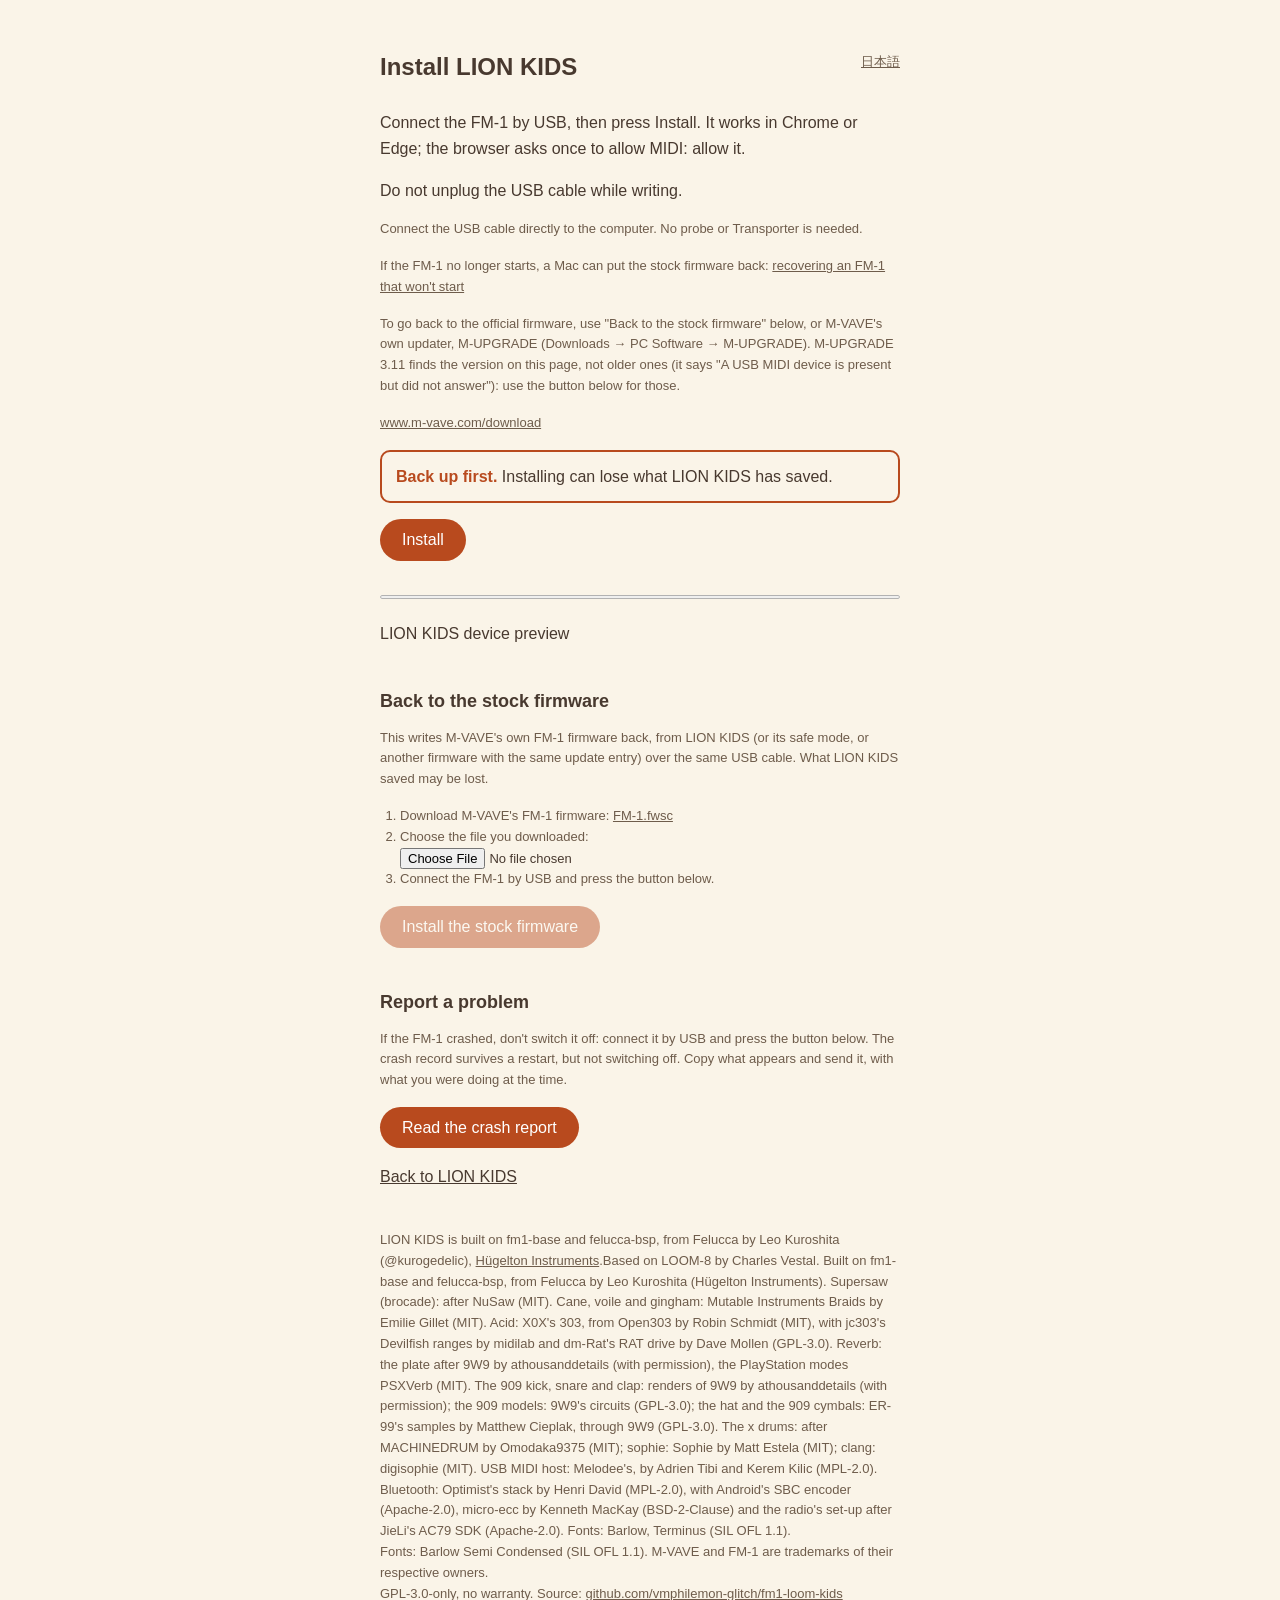
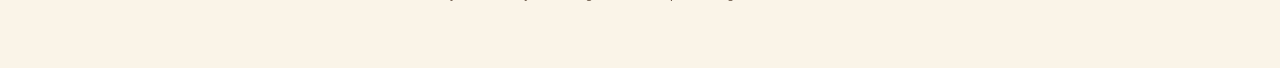
==== index.html @ 54e7a2af "Host the verified LION KIDS FM-1 preview installer" ====
<!doctype html>
<!-- SPDX-License-Identifier: MPL-2.0
     Copyright (C) 2026 Charles Vestal
     Copyright (C) 2026 Leo Kuroshita (@kurogedelic), Hügelton Instruments
     A firmware's installer page: Felucca's (by way of X0X and FoMni-1), English first. tools/make_site.py fills in
     the firmware's name, source and credits ({{...}}) and inlines fm1pkg.js, fm1ota.js and the package's metadata. -->
<html lang="en">
<head>
<meta charset="utf-8">
<meta name="viewport" content="width=device-width, initial-scale=1">
<title>Install · LION KIDS</title>
<style>
  /* light: the coral and the dim brown darkened just enough for 4.5:1 on the cream (and white on the coral) */
  :root { --bg: #faf4e8; --fg: #48392f; --dim: #6e5c4b; --accent: #b84a1e; --on-accent: #fff; --bad: #a3271b; --focus: #1f6fd1; }
  @media (prefers-color-scheme: dark) {
    :root:not([data-theme="light"]) { --bg: #1c1814; --fg: #f2e8d8; --dim: #b3a28e; --accent: #f28a5a; --on-accent: #2a140a; --bad: #ff8a73; --focus: #79adff; }
  }
  :root[data-theme="dark"] { --bg: #1c1814; --fg: #f2e8d8; --dim: #b3a28e; --accent: #f28a5a; --on-accent: #2a140a; --bad: #ff8a73; --focus: #79adff; }
  body { margin: 0; background: var(--bg); color: var(--fg);
         font: 16px/1.6 -apple-system, BlinkMacSystemFont, "Helvetica Neue", Arial, sans-serif; }
  main { max-width: 520px; margin: 0 auto; padding: 48px 16px 0; }
  footer { max-width: 520px; margin: 0 auto; padding: 24px 16px 48px; }
  h1 { font-size: 24px; font-weight: 600; margin: 0 0 24px; }
  .lang { float: right; font-size: 13px; color: var(--dim); cursor: pointer; text-decoration: underline; background: none; padding: 4px 0; }
  p { margin: 0 0 16px; }
  button { font: inherit; background: var(--accent); color: var(--on-accent); border: 0; border-radius: 999px; padding: 8px 22px; cursor: pointer; }
  button:disabled { opacity: .45; cursor: default; }
  :focus-visible { outline: 3px solid var(--focus); outline-offset: 2px; }
  a { color: inherit; }
  #alert { color: var(--bad); font-weight: 600; margin: 0; }
  #alert:empty { display: none; }
  .sr { position: absolute; width: 1px; height: 1px; overflow: hidden; clip: rect(0 0 0 0); white-space: nowrap; }
  #status { margin-top: 16px; min-height: 1.6em; }
  .small { color: var(--dim); font-size: 13px; }
  progress { width: 100%; height: 8px; margin-top: 16px; accent-color: var(--accent); }
  pre { color: var(--dim); font-size: 12px; white-space: pre-wrap; margin-top: 16px; }
  /* the log: its own scrolling box (an install is a few thousand lines), hidden until it has some */
  #log { max-height: 15em; overflow-y: auto; overscroll-behavior: contain; padding: 8px 10px; border-radius: 6px;
         border: 1px solid color-mix(in srgb, var(--dim) 35%, transparent); }
  #log:empty { display: none; }
  #portlist { list-style: none; padding: 0; }
  #portlist li { display: flex; gap: 10px; align-items: center; margin: 0 0 6px; }
  h2 { font-size: 18px; font-weight: 600; margin: 40px 0 12px; }
  ol { margin: 0 0 16px; padding-left: 20px; }
  textarea { width: 100%; box-sizing: border-box; font: 12px/1.4 ui-monospace, Menlo, monospace; color: var(--fg);
             background: transparent; border: 1px solid var(--dim); border-radius: 6px; padding: 8px; }
  input[type=file] { font: inherit; font-size: 13px; color: var(--fg); max-width: 100%; }
  .opt { display: flex; gap: 10px; align-items: flex-start; margin: 0 0 8px; }
  .opt input { margin-top: 6px; accent-color: var(--accent); }
  .backup { border: 2px solid var(--accent); border-radius: 10px; padding: 12px 14px; margin: 0 0 16px; }
  .backup strong { color: var(--accent); }
  dialog { max-width: 440px; border: 0; border-radius: 12px; padding: 24px; background: var(--bg); color: var(--fg);
           box-shadow: 0 8px 40px rgba(0, 0, 0, .35); }
  dialog::backdrop { background: rgba(0, 0, 0, .45); }
  dialog h2 { margin: 0 0 12px; }
  dialog .row { display: flex; gap: 12px; justify-content: flex-end; margin: 24px 0 0; }
  button.plain { background: none; color: var(--fg); border: 1px solid var(--dim); }
  @media (prefers-reduced-motion: reduce) { * { transition: none !important; animation: none !important; } }
</style>
</head>
<body>
<main>
  <button type="button" class="lang" id="lang" lang="ja">日本語</button>
  <h1>Install LION KIDS</h1>
  <p data-t="intro">Connect the FM-1 by USB, then press Install. It works in Chrome or Edge; the browser asks once to allow MIDI: allow it.</p>
  <p data-t="warn">Do not unplug the USB cable while writing.</p>
  <p class="small" data-t="direct"></p>
  <p class="small"><span data-t="brick"></span>
    <a href="https://github.com/hugelton/felucca-bsp/tree/main/tools" data-t="bricklink">recovering an FM-1 that won't start</a></p>
  <p class="small" data-t="back"></p>
  <p class="small"><a href="https://www.m-vave.com/download" target="_blank" rel="noopener">www.m-vave.com/download<span class="sr" data-t="newtab"> (opens in a new tab)</span></a></p>
  <div id="mbootopt" hidden>
    <p class="opt"><input type="checkbox" id="mboot"><label for="mboot" data-t="mboot"></label></p>
    <p class="small"><span data-t="mbootwhy"></span>
      <a href="https://github.com/jvitkauskas/m-bootloader" target="_blank" rel="noopener">github.com/jvitkauskas/m-bootloader<span class="sr" data-t="newtab"> (opens in a new tab)</span></a></p>
  </div>
  <p class="backup"><strong data-t="bakh">Back up first.</strong> <span data-t="confirmbak"></span>
    <a class="baklink" href="../backup/" target="_blank" rel="noopener"><span data-t="backuplink"></span><span class="sr" data-t="newtab"> (opens in a new tab)</span></a></p>
  <p><button type="button" id="go" disabled data-t="install">Install</button></p>
  <label class="sr" for="bar" data-t="progress">Progress</label>
  <progress id="bar" max="100" value="0"></progress>
  <p id="status" role="status"></p>
  <p id="alert" role="alert"></p>
  <pre id="log"></pre>
  <div id="portpick" hidden>
    <h2 data-t="pickh">Is the FM-1 under another name?</h2>
    <p class="small" data-t="pickwhy"></p>
    <ul id="portlist" class="small"></ul>
    <p id="pickstatus" role="status"></p>
  </div>
  <h2 data-t="stockh">Back to the stock firmware</h2>
  <p class="small" data-t="stockwhy"></p>
  <ol class="small">
    <li><span data-t="stock1"></span> <a id="stocklink" href="https://yms-file-store.oss-cn-hongkong.aliyuncs.com/software/firmware/FM-1.fwsc">FM-1.fwsc</a></li>
    <li><label for="stockfile" data-t="stock2">Choose the file you downloaded:</label><br><input type="file" id="stockfile" accept=".fwsc"></li>
    <li data-t="stock3"></li>
  </ol>
  <p><button type="button" id="stockgo" disabled data-t="stockinstall">Install the stock firmware</button></p>
  <h2 data-t="reporth">Report a problem</h2>
  <p class="small" data-t="reportwhy"></p>
  <p><button type="button" id="reportgo" data-t="reportread">Read the crash report</button>
    <button type="button" id="reportcopy" hidden data-t="reportcopy">Copy</button></p>
  <p id="reportstatus" role="status"></p>
  <label class="sr" for="report" data-t="reportlabel">Crash report</label>
  <textarea id="report" readonly hidden rows="14"></textarea>
  <p><a href="../" data-t="manual">Back to LION KIDS</a></p>
</main>
<dialog id="appask" aria-labelledby="appaskh">
  <form method="dialog">
    <h2 id="appaskh"></h2>
    <div id="appaskt"></div>
    <div class="row" id="appaskrow"></div>
  </form>
</dialog>
<dialog id="confirm" aria-labelledby="confirmh">
  <form method="dialog">
    <h2 id="confirmh" data-t="confirmh"></h2>
    <p class="backup"><strong data-t="bakh">Back up first.</strong> <span data-t="confirmbak"></span>
      <a class="baklink" href="../backup/" target="_blank" rel="noopener"><span data-t="backuplink"></span><span class="sr" data-t="newtab"> (opens in a new tab)</span></a></p>
    <p class="opt"><input type="checkbox" id="bakok"><label for="bakok" data-t="bakok"></label></p>
    <p data-t="confirm1"></p>
    <p id="confirmboot" data-t="confirmboot"></p>
    <div class="row"><button type="submit" class="plain" value="cancel" data-t="confirmcancel"></button>
      <button type="submit" id="confirmgo" value="go" disabled data-t="confirmgo"></button></div>
  </form>
</dialog>
<footer>
  <p class="small">LION KIDS is built on fm1-base and felucca-bsp, from Felucca by Leo Kuroshita (@kurogedelic), <a href="https://hugelton.com" target="_blank" rel="noopener">Hügelton Instruments<span class="sr" data-t="newtab"> (opens in a new tab)</span></a>.Based on LOOM-8 by Charles Vestal. Built on fm1-base and felucca-bsp, from Felucca by Leo Kuroshita (Hügelton Instruments). Supersaw (brocade): after NuSaw (MIT). Cane, voile and gingham: Mutable Instruments Braids by Emilie Gillet (MIT). Acid: X0X&#x27;s 303, from Open303 by Robin Schmidt (MIT), with jc303&#x27;s Devilfish ranges by midilab and dm-Rat&#x27;s RAT drive by Dave Mollen (GPL-3.0). Reverb: the plate after 9W9 by athousanddetails (with permission), the PlayStation modes PSXVerb (MIT). The 909 kick, snare and clap: renders of 9W9 by athousanddetails (with permission); the 909 models: 9W9&#x27;s circuits (GPL-3.0); the hat and the 909 cymbals: ER-99&#x27;s samples by Matthew Cieplak, through 9W9 (GPL-3.0). The x drums: after MACHINEDRUM by Omodaka9375 (MIT); sophie: Sophie by Matt Estela (MIT); clang: digisophie (MIT). USB MIDI host: Melodee&#x27;s, by Adrien Tibi and Kerem Kilic (MPL-2.0). Bluetooth: Optimist&#x27;s stack by Henri David (MPL-2.0), with Android&#x27;s SBC encoder (Apache-2.0), micro-ecc by Kenneth MacKay (BSD-2-Clause) and the radio&#x27;s set-up after JieLi&#x27;s AC79 SDK (Apache-2.0). Fonts: Barlow, Terminus (SIL OFL 1.1).<br>
    Fonts: Barlow Semi Condensed (SIL OFL 1.1). M-VAVE and FM-1 are trademarks of their respective owners.<br>
    <span data-t="license"></span> <a href="https://github.com/vmphilemon-glitch/fm1-loom-kids" target="_blank" rel="noopener">github.com/vmphilemon-glitch/fm1-loom-kids<span class="sr" data-t="newtab"> (opens in a new tab)</span></a></p>
</footer>
<script type="module">
// SPDX-License-Identifier: MPL-2.0
// Copyright (C) 2026 Charles Vestal
// Copyright (C) 2026 Chris Farrell (the FM-1's usual port names, and other ports asked only once allowed: from
//   fm-static, github.com/seajaysec/fm-static, by his permission under MPL-2.0: seajaysec/fm-static#1)
//
// Finding FM-1s on Web MIDI, one copy for every page: fm1-base's installer (through fm1ota.js) and backup page, and
// the FM-1 Screen Reader's page (fm1-reader web/reader.js). fm1-reader keeps a copy of this file, made and checked by
// its tools/sync_announce.sh: change it here.
//
// A port is asked who it is in one of two ways:
//  - The screen reader's HELLO (fm1-reader PROTOCOL.md): F0 7D 53 52 01 01 F7. 7D is the ID for non-commercial use,
//    which other gear ignores, so a HELLO goes to every port, ASK_TRIES times while the port stays plugged in. Every
//    firmware on fm1-base answers it (device/announce.c) with its name and the link to its words file, whatever its
//    port is called. M-VAVE's firmware and the update loader don't.
//  - The update protocol's identity query (fm1ota.js handshake): M-VAVE's own SysEx, which the stock firmware and the
//    loader answer too. It goes only to an askable port: one with a usual name (PORT_NAMES), one the user picked, or
//    one that answered a HELLO.
// A HELLO answer is told from the HELLO itself by the name in it: a loopback (macOS's IAC bus, a DAW's MIDI through)
// sends the HELLO back as it went out, with no name.

// port names asked without being picked (any case, part of the name). "FM1": the Open firmware's "FM1 Community"
// The FM-1 firmwares of the family name their own port after themselves (an FM-1 running one shows as that name alone):
// "optimist", "sloop", "melodee", "loom-8" / "loom8", as tools/fm1ports.py asks them too.
const PORT_NAMES = ["fm-1", "fm1", "felucca", "ota", "composite", "sinco", "usb-midi", "optimist", "sloop", "melodee", "loom-8", "loom8"];
function usualName(name, names = PORT_NAMES) {
  const n = (name || "").toLowerCase();
  return names.some((p) => n.includes(p));
}

const livePorts = (map) => [...map.values()].filter((p) => p.state !== "disconnected");

// an input's output: the one with its name; else the only one with its name but for a number at the end (Windows
// numbers each port); else the only output there is. null: none
function outputFor(access, input) {
  const outs = livePorts(access.outputs);
  const bare = (s) => (s || "").replace(/\s+\d+$/, "");
  const same = outs.filter((o) => bare(o.name) === bare(input.name));
  return outs.find((o) => o.name === input.name) || (same.length === 1 ? same[0] : null) ||
    (outs.length === 1 ? outs[0] : null);
}

// every plugged-in input that has an output: [{ name, input, output }]
function pairs(access) {
  return livePorts(access.inputs).map((input) => ({ name: input.name || "", input, output: outputFor(access, input) }))
    .filter((p) => p.output);
}

// ---------------------------------------------------------------- the screen reader's HELLO (fm1-reader PROTOCOL.md)
const SR = [0x7D, 0x53, 0x52];
const SR_HELLO = 1, SR_BYE = 2, SR_WHERE = 3, SR_SAY = 16, SR_VER = 1;
const ASK_TRIES = 3;
const srFrame = (cmd, ...args) => [0xF0, ...SR, cmd, ...args, 0xF7];
const isSr = (d) => !!d && d[0] === 0xF0 && d[1] === SR[0] && d[2] === SR[1] && d[3] === SR[2];

// a HELLO answer -> { name, words } (words: the https link to its words file, or ""), or null when it is none: a
// HELLO sent back by a loopback has no name
function srHello(d) {
  if (!isSr(d) || d[4] !== SR_HELLO || d[d.length - 1] !== 0xF7) return null;
  const [name = "", words = ""] = String.fromCharCode(...Array.from(d.slice(6, d.length - 1)).filter((b) => b < 128))
    .split("\0");
  if (!name) return null;
  return { name, words: /^https:\/\/[^\s"']+\.json$/.test(words) ? words : "" };
}

// which outputs a HELLO goes to now: every output ASK_TRIES times after it appears, then only the ones that answered
// (a reader keeps those listening). Other gear on the computer gets three short SysEx it ignores, not one every two
// seconds. forget(id) when a port is unplugged or lost: it is asked again
class Asking {
  constructor(tries = ASK_TRIES) { this.tries = tries; this.n = new Map(); }
  due(output, answered = false) {
    const k = this.n.get(output.id) || 0;
    if (!answered && k >= this.tries) return false;
    this.n.set(output.id, k + 1);
    return true;
  }
  forget(id) { this.n.delete(id); }
  clear() { this.n.clear(); }
}

// one search: the port pairs that answer a HELLO -> [{ name, firmware, words, input, output }] (firmware: the name
// and version it gives, e.g. "X0X 1.1"). Asks up to `tries` times, `ms` apart, stopping when every port has answered;
// skip(name): ports not to ask. No BYE after it: a device stops by itself 5 s after the last HELLO, and a BYE would
// also stop a reader page that is listening to it
async function askAll(access, { ms = 500, tries = ASK_TRIES, skip = () => false } = {}) {
  const ps = pairs(access).filter((p) => !skip(p.name));
  const got = new Map();
  const ears = ps.map((p) => [p, (e) => {
    const h = srHello(e.data);
    if (h && !got.has(p.input)) got.set(p.input, { name: p.name, firmware: h.name, words: h.words, input: p.input, output: p.output });
  }]);
  for (const [p, f] of ears) {
    try { await p.input.open(); } catch (_) { /* taken: it answers nothing */ }
    p.input.addEventListener("midimessage", f);
  }
  try {
    for (let t = 0; t < tries && got.size < ps.length; t++) {
      const sent = new Set();
      for (const p of ps) {
        if (got.has(p.input) || sent.has(p.output)) continue;
        sent.add(p.output);
        try { p.output.send(srFrame(SR_HELLO, SR_VER)); } catch (_) { /* unplugged */ }
      }
      await new Promise((r) => setTimeout(r, ms));
    }
  } finally {
    for (const [p, f] of ears) p.input.removeEventListener("midimessage", f);
  }
  return [...got.values()];
}

// SPDX-License-Identifier: MPL-2.0
// Copyright (C) 2026 Charles Vestal
// Copyright (C) 2026 Leo Kuroshita (@kurogedelic), Hügelton Instruments
// Copyright (C) 2026 Chris Farrell (checkUfw: from fm-static, github.com/seajaysec/fm-static, MPL-2.0 by his permission, seajaysec/fm-static#1)
//
// FM-1 .fwsc packages in the browser: the package identity and the image the
// device reads during an update.

const BLOCKS = 20, BLK = 0x30, KEEP = 0x2F;

// the package identity ("FM-1_904"): one marker byte after each of the first 20 blocks
function productOf(fwsc) {
  if (fwsc.length < BLOCKS * BLK) throw new Error("not an FM-1 package (too short)");
  let s = "";
  for (let i = 0; i < BLOCKS; i++) {
    const m = fwsc[i * BLK + KEEP];
    if (m !== 0x7D) s += String.fromCharCode((m - i - 1) & 0xFF);
  }
  return s;
}

// the image the device addresses during an update: the .fwsc without the 20 marker bytes
function logicalImage(fwsc) {
  const out = new Uint8Array(fwsc.length - BLOCKS);
  for (let i = 0; i < BLOCKS; i++) out.set(fwsc.subarray(i * BLK, i * BLK + KEEP), i * KEEP);
  out.set(fwsc.subarray(BLOCKS * BLK), BLOCKS * KEEP);
  return out;
}

const T16 = new Uint16Array(256);
for (let i = 0; i < 256; i++) {
  let c = i << 8;
  for (let k = 0; k < 8; k++) c = c & 0x8000 ? (c << 1) ^ 0x1021 : c << 1;
  T16[i] = c & 0xFFFF;
}
const crc16 = (d) => { let c = 0; for (let i = 0; i < d.length; i++) c = ((c << 8) & 0xFFFF) ^ T16[((c >> 8) ^ d[i]) & 0xFF]; return c; };
const ufwDec = (b, n) => { for (let i = 0, k = 0xFFFF; i < n; i++) { b[i] ^= k & 0xFF; k = ((k << 1) ^ (k & 0x8000 ? 0x1021 : 0)) & 0xFFFF; } return b; };

// the part types whose CRC is crc16 of the part's bytes as stored (bsp/tools/fm1pkg.py ufw() writes types 0 flash.bin
// and 100 ota.bin so; M-VAVE's V15 stock file has 2 info.log, empty, and 255 tail.bin so too). M-VAVE's other parts
// (50 USR, 52 isd_config.ini, 161 blimit.bin, 251 script.ver) carry a CRC that is not crc16 of the stored bytes, nor of
// them deciphered, padded to the entry's size or 512, or seeded 0xFFFF (measured on V15); its scheme is unknown, and
// the FM-1's loader (bsp chip/ota.c ota_ufw) reads only types 0 and 100 from the list, so those parts are only
// required to lie inside the image
const CHECKED_TYPES = new Set([0, 2, 100, 255]);

// a damaged or wrong file, caught before anything is sent: the UFW header's CRC, its entry list's, and each part's
// (bsp/tools/fm1pkg.py ufw() writes them), for the part types in CHECKED_TYPES; every other part must lie inside
// the image. Throws an Error saying which; returns nothing when all match
function checkUfw(image) {
  const rd16 = (b, o) => b[o] | (b[o + 1] << 8);
  const rd32 = (b, o) => (b[o] | (b[o + 1] << 8) | (b[o + 2] << 16) | (b[o + 3] << 24)) >>> 0;
  if (image.length < 0x40) throw new Error("not an FM-1 package (too short)");
  const h = ufwDec(image.slice(0, 0x40), 0x40);
  if (crc16(h.subarray(2, 0x40)) !== rd16(h, 0)) throw new Error("not an FM-1 package (header checksum)");
  const n = rd16(h, 8), end = 0x40 + n * 0x50;
  if (!n || end > image.length || crc16(image.subarray(0x40, end)) !== rd16(h, 2)) throw new Error("the package's list of parts is damaged");
  for (let i = 0; i < n; i++) {
    const e = ufwDec(image.slice(0x40 + i * 0x50, 0x90 + i * 0x50), 0x50);
    const off = rd32(e, 8), len = rd32(e, 12);
    const type = rd16(e, 0);
    if (off + len > image.length) throw new Error(`the package is damaged (part ${type} outside the file)`);
    if (CHECKED_TYPES.has(type) && crc16(image.subarray(off, off + len)) !== rd16(e, 4))
      throw new Error(`the package is damaged (part ${type} checksum)`);
  }
}

// the UFW entries of a logical image, by type (0 flash.bin, 100 ota.bin): {off, len}. The header and the
// entry list are ciphered with key 0xFFFF (felucca-bsp chip/ota.c ota_jl_enc); the CRCs are not checked here
function ufwEntries(image) {
  const dec = (off, n) => ufwDec(image.slice(off, off + n), n);
  const rd16 = (b, o) => b[o] | (b[o + 1] << 8);
  const rd32 = (b, o) => (b[o] | (b[o + 1] << 8) | (b[o + 2] << 16) | (b[o + 3] << 24)) >>> 0;
  const out = {};
  const n = Math.min(rd16(dec(0, 0x40), 8), 11);
  for (let i = 0; i < n; i++) {
    const e = dec(0x40 + i * 0x50, 0x50);
    out[rd16(e, 0)] = { off: rd32(e, 8), len: rd32(e, 12) };
  }
  return out;
}

// M-VAVE's stock files (the .fwsc as downloaded) whose SHA-256 is pinned, by the product they carry (V15 and V16, as felucca-bsp's tools/fm1_rescue.py pins them). A file that says it is
// one of these must be that very file, byte for byte: the digest covers every file in it, the loader and the layout, so
// nothing else needs parsing. Other versions of M-VAVE's firmware are not pinned (checkUfw and the FM-1 itself check them)
const STOCK_FILES = {
  "FM-1_015": { size: 699956, sha256: "db1642b2b6fa5c2cccb11ffd13878068bb28601678d3644049f99dc40e7edb8a" },   // V15
  "FM-1_016": { size: 718196, sha256: "d017fb65e70aca97ee29d944470c3515a74581df5c0576bf70de917c7b2b61d5" },   // V16 (felucca-bsp tools/fm1_rescue.py's STOCK)
};

async function sha256hex(bytes) {
  const d = await crypto.subtle.digest("SHA-256", bytes);
  return [...new Uint8Array(d)].map((x) => x.toString(16).padStart(2, "0")).join("");
}

// a stock file by its checksum: true when its product is pinned and the size and SHA-256 are the pinned ones, false when
// the product has no pinned checksum; throws an Error (code "modified") when it is pinned and the file differs
function stockChecksum(product, size, sha256) {
  const pin = STOCK_FILES[product];
  if (!pin) return false;
  if (size !== pin.size || sha256 !== pin.sha256) {
    const e = new Error(`the file says it is ${product} but it is not M-VAVE's file (size or SHA-256 differs)`);
    e.code = "modified";
    throw e;
  }
  return true;
}

// SPDX-License-Identifier: MPL-2.0
// Copyright (C) 2026 Charles Vestal
// Copyright (C) 2026 Leo Kuroshita (@kurogedelic), Hügelton Instruments
// Copyright (C) 2026 Chris Farrell (finding the FM-1 under any port name, M-VAVE's Open firmware's identities, resume's
//   return check: from fm-static, github.com/seajaysec/fm-static, by his permission under MPL-2.0:
//   seajaysec/fm-static#1)
//
// The FM-1 USB-MIDI update protocol (M-UPGRADE compatible) over WebMIDI. Ports are found with fm1ports.js.
// Step 1: the running firmware reads parts of the package and stages the update
// loader. Step 2: the loader reads the whole image and writes it. In both steps
// the device sends cmd 0x30 read requests on the logical image and we answer.
// Step 2 is the fast install when the loader can (felucca-bsp loader/ldr_core.c, LDR_FAST_CHUNK): before the upgrade
// command we say cmd 0x31 [1, 4096]; a loader that answers it within 0.5 s reads a table of flash.bin's 4 KiB sectors
// (CRC16, CRC-32) at 0xD0000000 + flash.bin's offset, checks it against the package before anything is erased, and asks
// only for the sectors that differ, 4 KiB at a time (a cut-off install resumes: what was written is skipped); it says
// how far it compared with cmd 0x32 [sectors compared, all]. A loader that says nothing gets the classic protocol,
// unchanged; a package without a Felucca loader (M-VAVE's firmware: M-VAVE's loader) never hears the hello.


const HS_QUERY = [0xF0, 0x00, 0x32, 0x45, 0x00, 0x00, 0x00, 0x40, 0x7F, 0xF7];
// the handshake with the one-byte body 01 (00 59 11, length 1, 01, checksum FE): a firmware on felucca-bsp's chip/ota.c
// answers HS_QUERY with its name, '_' and three digits only ("FM-1_601": M-UPGRADE 3.11 refuses more) and this one with
// its whole identity ("FM-1_6010000"). M-VAVE's firmware, the update loaders and older builds don't answer it.
// (PERF-1's scheme: its installers and ours ask the same way)
const HS_FULL = [0xF0, 0x00, 0x32, 0x45, 0x08, 0x00, 0x00, 0x40, 0x00, 0x7E, 0x01, 0xF7];
const UPGRADE = [0xF0, 0x22, 0x24, 0x35, 0x7F, 0xF7];
const MAXDATA = 512;
const FAST_CMD = 0x31, CHECK_CMD = 0x32, FAST_CHUNK = 4096, TABLE = 0xD0000000, TABLE_END = 0xE0000000;
const LOADER_MARK = [..."FELUCCA-LOADER-1"].map((c) => c.charCodeAt(0));
const sleep = (ms) => new Promise((r) => setTimeout(r, ms));
const IS_OTA = (id) => /^ota-/i.test(id.model);

// an FM-1 paired over Bluetooth MIDI shows a port named "... Bluetooth" beside its USB one: it never answers an update
// (and a Mac lists the paired one first), so no port with that word is asked, picked, listed or tried
const IS_BLUETOOTH = (name) => /bluetooth/i.test(name || "");

// M-VAVE's FM1 Open firmware (V10, 2026-10): its updater takes only a package it has been told about
// first (cmd 49 reads its state, cmd 50 arms it with the image length and the package's SHA-256); then
// the update runs as usual. Only M-VAVE's own FM-1 firmware is installed over it: its loader rewrites the
// whole flash, boot head included, which returns the FM-1 to stock.
const OPEN_RE = /^FM1_(OFFICIAL_OPEN|COMMUNITY_\d+)$/;
// M-VAVE's own Open firmware reports "FM-1_80000" and two digits (V14: FM-1_8000014; M-VAVE's Workbench treats it as
// open too); its update loader names itself "ota-FM1C_" and a build id in hex, not digits
const MVAVE_OPEN_RE = /^FM-1_80000\d\d$/;
const OPEN_LOADER_RE = /^ota-FM1C_[0-9a-f]+$/;
// The ports asked (fm1ports.js): a usual name (PORT_NAMES), a port the page allows (allow), one that appears during an
// update (see watch), or one that answers the screen reader's HELLO (answering: every fm1-base firmware does)
// M-VAVE's FM-1 firmware, any version: "FM-1_0" and two digits ("FM-1_016"; fm1-base's dev builds are
// "FM-1_x00", its releases longer; m-bootloader's installer is FM-1_099). Whether a package is safe to write is the device's to check
// (felucca-bsp chip/ota.c: a well-made writer, a bootable boot area), not a list of known files
const IS_STOCK = (product) => /^FM-1_0\d\d$/.test(product) && product !== "FM-1_099";

// the update loader of M-VAVE's own firmware: the stock one ("ota-FM-1_0" and two digits) and the Open firmware's (OPEN_LOADER_RE).
// Their layout of the image may differ from the one this package was made for, so a device found waiting in one of them is
// written only a package of M-VAVE's own firmware (IS_STOCK: the return to the stock firmware), never another firmware's
const IS_MVAVE_LOADER = (id) => /^ota-FM-1_0\d\d$/i.test(id.text) || OPEN_LOADER_RE.test(id.text);

// errors carry a code the pages translate: notfound, model, stopped, noloader, lost, noreturn,
// mismatch (detail: the identity the device reports), badreq, foreign (detail: the loader's identity)
function fail(code, msg, detail = "") { const e = new Error(msg); e.code = code; e.detail = detail; return e; }

function pack7(data) {
  const out = []; let acc = 0, nb = 0;
  for (const b of data) {
    acc |= b << nb; nb += 8;
    while (nb >= 7) { out.push(acc & 0x7F); acc >>>= 7; nb -= 7; }
  }
  if (nb) out.push(acc & 0x7F);
  return out;
}

function unpack7(s) {
  const out = []; let acc = 0, nb = 0;
  for (const b of s) {
    acc |= (b & 0x7F) << nb; nb += 7;
    while (nb >= 8) { out.push(acc & 0xFF); acc >>>= 8; nb -= 8; }
  }
  return out;
}

function response(addr, data, fl = 0) {
  const len = data.length;
  const body = [0x00, 0x59, 0x30, (len + 8) & 0xFF, ((len + 8) >> 8) & 0xFF, 0, fl,
    addr & 0xFF, (addr >>> 8) & 0xFF, (addr >>> 16) & 0xFF, (addr >>> 24) & 0xFF,
    len & 0xFF, (len >> 8) & 0xFF, 0, ...data];
  let s = 0;
  for (let i = 6; i < body.length; i++) s += body[i];
  body.push(~s & 0xFF);
  return [0xF0, ...pack7(body), 0xF7];
}

function parseRequest(pkt) {
  if (pkt[0] !== 0xF0 || pkt[pkt.length - 1] !== 0xF7) return null;
  const u = unpack7(pkt.slice(1, -1));
  if (u.length !== 15 || u[0] !== 0 || u[1] !== 0x59 || u[2] !== 0x30) return null;
  let s = 0;
  for (let i = 6; i < 14; i++) s += u[i];
  if ((~s & 0xFF) !== u[14]) return null;
  return { fl: u[6], addr: (u[7] | (u[8] << 8) | (u[9] << 16) | (u[10] << 24)) >>> 0, len: u[11] | (u[12] << 8) | (u[13] << 16) };
}

function parseIdentity(pkt) {
  const d = unpack7(pkt.slice(1, -1));
  if (d.length !== 34 || d[0] !== 0 || d[1] !== 0x59 || d[2] !== 0x11) return null;
  const z = d.indexOf(0, 6);                     // the text up to its first zero (bytes after it may carry data)
  const txt = String.fromCharCode(...d.slice(6, z < 0 || z > 33 ? 33 : z));
  if (OPEN_RE.test(txt)) return { text: txt, model: "FM-1", version: 0, open: true };
  if (OPEN_LOADER_RE.test(txt)) return { text: txt, model: "ota-FM1C", version: 0, open: true };
  const m = /^([^_]+)_(\d+)$/.exec(txt);
  if (!m) return null;
  return { text: txt, model: m[1], version: parseInt(m[2], 10), ...(MVAVE_OPEN_RE.test(txt) ? { open: true } : {}) };
}

// the resource region (device/res.c; fm1.toml resources): NAME-res.bin, written after an update as a restore is
// (web/backup): RES_REQ with the payload's length and CRC-32, then the FM-1's reads (the payload's offsets) until it
// reads RES_OK, or RES_FAIL | its code. After Melodee's web/fm1res.js and its installer step (Kerem Kilic, Ellic
// Studio; used in fm1-base under MPL-2.0 with permission)
const RES_REQ = 0x44, RES_MAGIC = 0x31534552, RES_HEAD = 32, RES_OK = 0xC0000000, RES_FAIL = 0xCF000000;
const CRC32_T = (() => {
  const t = new Uint32Array(256);
  for (let n = 0; n < 256; n++) { let c = n; for (let k = 0; k < 8; k++) c = c & 1 ? 0xEDB88320 ^ (c >>> 1) : c >>> 1; t[n] = c >>> 0; }
  return t;
})();
function crc32(d) {                                // zlib's
  let c = 0xFFFFFFFF;
  for (let i = 0; i < d.length; i++) c = CRC32_T[(c ^ d[i]) & 0xFF] ^ (c >>> 8);
  return (c ^ 0xFFFFFFFF) >>> 0;
}
const rd32 = (b, o) => (b[o] | b[o + 1] << 8 | b[o + 2] << 16 | b[o + 3] << 24) >>> 0;
const le32 = (v) => [v & 0xFF, (v >>> 8) & 0xFF, (v >>> 16) & 0xFF, (v >>> 24) & 0xFF];
// a NAME-res.bin, its header checked (magic, the header's CRC, the payload's length and CRC) -> {payload, crc};
// throws (code "resbad") on anything else (tools/fm1_resources.py payload_of)
function resPayload(region) {
  const bad = () => fail("resbad", "not a resource file, or a damaged one");
  if (region.length < RES_HEAD || rd32(region, 0) !== RES_MAGIC || rd32(region, 28) !== crc32(region.subarray(0, 28))) throw bad();
  const len = rd32(region, 4), crc = rd32(region, 8), payload = region.subarray(RES_HEAD, RES_HEAD + len);
  if (payload.length !== len || crc32(payload) !== crc) throw bad();
  return { payload, crc };
}

// one MIDI in/out pair with a SysEx queue
class Link {
  constructor(input, output) {
    this.input = input; this.output = output; this.q = []; this.waiter = null;
    input.onmidimessage = (ev) => {
      if (ev.data[0] !== 0xF0) return;
      this.q.push(Array.from(ev.data));
      if (this.waiter) { const w = this.waiter; this.waiter = null; w(); }
    };
  }
  get lost() { return this.input.state === "disconnected" || this.output.state === "disconnected"; }
  // false when the port is gone (unplugged): WebMIDI throws on a disconnected output
  send(bytes) {
    try { this.output.send(bytes); return true; } catch (_) { return false; }
  }
  drain() { this.q.length = 0; }
  async read(ms) {
    if (!this.q.length) {
      let tm;
      await Promise.race([new Promise((r) => { this.waiter = r; }), new Promise((r) => { tm = setTimeout(r, ms); })]);
      clearTimeout(tm);
      this.waiter = null;
    }
    return this.q.shift() || null;
  }
  close() { this.input.onmidimessage = null; }
}

// send a handshake -> the identity answered, null (no answer in ms), false (the send failed)
async function ask(link, query, ms) {
  if (!link.send(query)) return false;
  const end = Date.now() + ms;
  while (Date.now() < end) {
    const p = await link.read(end - Date.now());
    if (!p) break;
    const id = parseIdentity(p);
    if (id) return id;
  }
  return null;
}

// the identity: HS_QUERY, then HS_FULL when the answer is NAME_ and three digits (a firmware on chip/ota.c tells its
// whole identity so); the plain answer when nothing answers HS_FULL (M-VAVE's, an older build)
async function handshake(link, tries = 3) {
  link.drain();
  for (let t = 0; t < tries; t++) {
    const id = await ask(link, HS_QUERY, 1000);
    if (id === false) return null;
    if (id === null) continue;
    if (IS_OTA(id) || !/^[^_]+_\d{3}$/.test(id.text)) return id;
    const full = await ask(link, HS_FULL, 600);
    return full && full.model === id.model && full.text.startsWith(id.text) ? full : id;
  }
  return null;
}

function frame(cmd, payload = []) {
  let s = 0;
  for (const b of payload) s += b;
  return [0xF0, ...pack7([0x00, 0x59, cmd, payload.length & 0xFF, payload.length >> 8, 0, ...payload, ~s & 0xFF]), 0xF7];
}

const FAST_HELLO = frame(FAST_CMD, [1, FAST_CHUNK & 0xFF, FAST_CHUNK >> 8]);

// any frame in the update protocol's framing, its checksum checked -> {cmd, body}, or null
function parseFrame(pkt) {
  if (pkt[0] !== 0xF0 || pkt[pkt.length - 1] !== 0xF7) return null;
  const u = unpack7(pkt.slice(1, -1));
  if (u.length < 7 || u[0] !== 0 || u[1] !== 0x59) return null;
  const n = u[3] | (u[4] << 8) | (u[5] << 16);
  if (u.length !== 7 + n) return null;
  let s = 0;
  for (let i = 6; i < 6 + n; i++) s += u[i];
  return (~s & 0xFF) === u[6 + n] ? { cmd: u[2], body: u.slice(6, 6 + n) } : null;
}

// the UFW's CRC16 (XMODEM: poly 0x1021, init 0), as felucca-bsp chip/ota.c ota_crc16
const UFW_CRC16_T = (() => {
  const t = new Uint16Array(256);
  for (let n = 0; n < 256; n++) { let c = n << 8; for (let k = 0; k < 8; k++) c = c & 0x8000 ? (c << 1) ^ 0x1021 : c << 1; t[n] = c & 0xFFFF; }
  return t;
})();
function ufwCrc16(d, c = 0) {   // (not crc16: fm1pkg.js has one, and the installer page inlines both)
  for (let i = 0; i < d.length; i++) c = (UFW_CRC16_T[((c >> 8) ^ d[i]) & 0xFF] ^ (c << 8)) & 0xFFFF;
  return c;
}

// the fast install's table: n entries, one per 4 KiB sector of the image from off: [CRC16, CRC-32] little-endian
function sectorTable(image, off, n) {
  const t = [];
  for (let k = 0; k < n; k++) {
    const sec = image.subarray(off + k * FAST_CHUNK, off + (k + 1) * FAST_CHUNK), c = ufwCrc16(sec);
    t.push(c & 0xFF, c >> 8, ...le32(crc32(sec)));
  }
  return t;
}

// the package brings a Felucca update loader (its marker): only that loader hears the fast install's hello
function hasLoader(image) {
  outer: for (let i = image.indexOf(LOADER_MARK[0]); i >= 0 && i + LOADER_MARK.length <= image.length;
    i = image.indexOf(LOADER_MARK[0], i + 1)) {
    for (let k = 1; k < LOADER_MARK.length; k++) if (image[i + k] !== LOADER_MARK[k]) continue outer;
    return true;
  }
  return false;
}

// the fast install's word: true when the loader answers it within 0.5 s (it holds for the next session); an older
// loader, or one still in a fast session it kept (it asks 4 KiB all the same: serve takes them), says nothing
async function fastHello(link) {
  link.drain();
  if (!link.send(FAST_HELLO)) return false;
  const end = Date.now() + 500;
  while (Date.now() < end) {
    const p = await link.read(end - Date.now());
    if (!p) break;
    const f = parseFrame(p);
    if (f && f.cmd === FAST_CMD && f.body.length === 3 && f.body[0] === 1 && (f.body[1] | (f.body[2] << 8)) >= FAST_CHUNK) return true;
  }
  return false;
}

// send a command -> the payload of its reply, or null
async function query(link, cmd, payload = []) {
  link.drain();
  if (!link.send(frame(cmd, payload))) return null;
  const end = Date.now() + 1500;
  while (Date.now() < end) {
    const p = await link.read(end - Date.now());
    if (!p) break;
    if (p[0] !== 0xF0 || p[p.length - 1] !== 0xF7) continue;
    const u = unpack7(p.slice(1, -1));
    if (u.length < 7 || u[0] !== 0 || u[1] !== 0x59 || u[2] !== cmd) continue;
    let s = 0;
    for (let i = 6; i < u.length; i++) s += u[i];
    if ((s & 0xFF) === 0xFF) return u.slice(6, 6 + (u[3] | (u[4] << 8)));
  }
  return null;
}

class Updater {
  constructor(access, log) {
    this.access = access;
    this.log = log || (() => {});
    this.names = PORT_NAMES.slice();        // the usual names (setNames adds the user's own)
    this.allowed = new Set();               // ports the user picked although their names are none of the usual ones
    this.baseline = null;                   // the ports when an update started (watch)
    this.answered = new Set();              // ports found by answering() (a page may remember them, as the user's picks)
    this.classic = false;                   // never the fast install (write)
    this.pause = 10;                        // ms before each answer of the classic protocol (tests: 0)
  }

  setNames(list) { this.names = [...PORT_NAMES, ...list.map((x) => String(x).trim().toLowerCase()).filter(Boolean)]; }
  allow(name) { this.allowed.add(name); }
  usual(name) { return usualName(name, this.names); }

  // the port names now: an FM-1 restarting into its update loader and back can come back under another name (the loader
  // has another USB id, and macOS names a port from its own cache, by USB id and socket). Until unwatch(), a port that
  // was not there now is asked too
  watch() { this.baseline = new Set(livePorts(this.access.inputs).map((i) => i.name || "")); }
  unwatch() { this.baseline = null; }

  // the port names that have an input and an output, whatever they are called (for a list to pick from)
  ports() { return [...new Set(pairs(this.access).map((p) => p.name))].filter((n) => !IS_BLUETOOTH(n)); }

  // never probe other gear: a usual name, a port the user allowed or that answered a HELLO, or one that appeared during
  // an update; never a Bluetooth MIDI port
  askable(name) { return !IS_BLUETOOTH(name) && (this.usual(name) || this.allowed.has(name) || (!!this.baseline && !this.baseline.has(name || ""))); }

  // FM-1s on ports of any name: the ones that answer the screen reader's HELLO (fm1ports.js askAll; every fm1-base
  // firmware does), allowed from then on -> their port names (also kept in this.answered)
  async answering() {
    const got = await askAll(this.access, { skip: (n) => this.askable(n) || IS_BLUETOOTH(n) });
    for (const g of got) { this.allow(g.name); this.answered.add(g.name); }
    return got.map((g) => g.name);
  }

  // find(), and when nothing answers on the ports asked, again after asking the others for a HELLO
  async findAny(filter) {
    return (await this.find(filter)) || ((await this.answering()).length ? await this.find(filter) : null);
  }

  // ask one port who it is (allowing it): -> its identity, or null
  async probe(name) {
    this.allow(name);
    const dev = await this.find(null, name);
    if (!dev) return null;
    dev.link.close();
    return dev.id;
  }

  // every in/out pair with the same port name that answers the handshake (only: the port called only)
  async find(filter, only) {
    for (const input of livePorts(this.access.inputs)) {
      if (IS_BLUETOOTH(input.name) || (only != null ? input.name !== only : !this.askable(input.name))) continue;
      const output = outputFor(this.access, input);
      if (!output) continue;
      try { await input.open(); await output.open(); } catch (_) { continue; }
      const link = new Link(input, output);
      const id = await handshake(link, 2);
      if (id && (!filter || filter(id))) return { link, id, name: input.name };
      link.close();
    }
    return null;
  }

  async waitFor(filter, ms) {
    const end = Date.now() + ms;
    while (Date.now() < end) {
      const dev = await this.find(filter);
      if (dev) return dev;
      await sleep(1000);
    }
    return null;
  }

  // serve read requests until the device asks for one of the finish addresses; stops early
  // when the port disappears (lost: true) instead of waiting out idleMs. The update loader (opt.loader) may also ask
  // 4 KiB reads and the sector table (the fast install: one it said yes to, opt.fast, or a fast session it kept) and
  // say how far it compared (cmd 0x32 -> opt.onCheck(k, n)); onProgress(served, bytes, addr, len)
  async serve(link, image, finishAddr, idleMs, onProgress, opt = {}) {
    let served = 0, bytes = 0, last = Date.now();
    for (;;) {
      const pkt = await link.read(1000);
      if (!pkt) {
        if (link.lost) return { served, finished: false, lost: true };
        if (Date.now() - last > idleMs) return { served, finished: false };
        continue;
      }
      const r = parseRequest(pkt);
      if (!r) {
        const f = opt.loader && opt.onCheck ? parseFrame(pkt) : null;
        if (f && f.cmd === CHECK_CMD && f.body.length === 4) {
          last = Date.now();
          opt.onCheck(f.body[0] | (f.body[1] << 8), f.body[2] | (f.body[3] << 8));
        }
        continue;
      }
      last = Date.now();
      if (r.addr === 0xE0000000 || r.addr === 0xF0000000) {
        link.send(response(r.addr, [...new TextEncoder().encode("success"), 0]));
        if (r.addr === finishAddr) return { served, finished: true };
        continue;
      }
      let data;
      if (opt.loader && r.addr >= TABLE && r.addr < TABLE_END) {
        const off = r.addr - TABLE, n = Math.floor(r.len / 6);
        if (!r.len || r.len % 6 || r.len > FAST_CHUNK || off + n * FAST_CHUNK > image.length) throw fail("badreq", `bad table request ${off.toString(16)}+${r.len}`);
        data = sectorTable(image, off, n);
      } else {
        if (r.len > (opt.loader ? FAST_CHUNK : MAXDATA) || r.addr + r.len > image.length) throw fail("badreq", `bad request ${r.addr.toString(16)}+${r.len}`);
        data = Array.from(image.subarray(r.addr, r.addr + r.len));
      }
      if (!opt.fast && this.pause) await sleep(this.pause);
      if (!link.send(response(r.addr, data, r.fl))) {
        return { served, finished: false, lost: true };
      }
      served++;
      bytes += r.len;
      if (onProgress) onProgress(served, bytes, r.addr, r.len);
    }
  }

  // full install: running firmware -> loader -> new firmware
  async install(image, product, onStep, sha256) {
    const step = onStep || (() => {});
    const dev = await this.findAny((id) => !IS_OTA(id));
    if (!dev) throw fail("notfound", "FM-1 not found (USB cable, and no other app using it?)");
    const [model] = product.split("_");
    if (dev.id.model !== model) { dev.link.close(); throw fail("model", `the device is ${dev.id.text}, the package is for ${product}`); }
    if (dev.id.open) await this.arm(dev, image, product, sha256);
    try { return await this.stages(dev, image, product, step); } finally { this.unwatch(); }
  }

  async stages(dev, image, product, step) {
    this.watch();
    step("start", dev.id.text);
    dev.link.send(UPGRADE);
    await sleep(2000);
    const s1 = await this.serve(dev.link, image, 0xE0000000, 8000, (n, b) => step("verify", n, b));
    dev.link.close();
    if (!s1.finished) throw fail(s1.lost ? "lost" : "stopped", `the device ${s1.lost ? "was disconnected" : "stopped"} after ${s1.served} requests: nothing was written`);
    step("loader");
    await sleep(3000);
    const ota = await this.waitFor(IS_OTA, 30000);
    if (!ota) throw fail("noloader", "the update loader did not appear. Replug the USB cable and press Install again: the device stays in update mode until it is finished.");
    const s2 = await this.write(ota, image, step);
    if (!s2.finished) throw fail(s2.lost ? "lost" : "stopped", `the loader ${s2.lost ? "was disconnected" : "stopped"} after ${s2.served} requests. Replug and press Install again to resume.`);
    step("reboot");
    await sleep(3000);
    const back = await this.waitFor((id) => !IS_OTA(id), 40000);
    if (!back) throw fail("noreturn", "the device did not come back: power-cycle it");
    back.link.close();
    if (back.id.text !== product) throw fail("mismatch", `installed, but the device reports ${back.id.text}`, back.id.text);
    step("done", back.id.text);
    return back.id.text;
  }

  // m-bootloader (github.com/jvitkauskas/m-bootloader, MIT) after an install: the running firmware (product)
  // stages the package's installer (no flash.bin: any well-made writer, felucca-bsp chip/ota.c) and resets; the bootloader
  // runs it, it rewrites the boot area [0, 0x4000) only and restarts into the firmware. It never talks to us:
  // we wait for the firmware to come back. A firmware that does not know it refuses it, and nothing is written.
  async installBoot(image, product, onStep) {
    this.watch();
    try { return await this.bootStages(image, product, onStep || (() => {})); } finally { this.unwatch(); }
  }

  async bootStages(image, product, step) {
    const dev = await this.waitFor((id) => !IS_OTA(id) && id.text === product, 40000);
    if (!dev) throw fail("noreturn", "the device did not come back: power-cycle it");
    step("bootstart");
    dev.link.send(UPGRADE);
    await sleep(2000);
    const s = await this.serve(dev.link, image, 0xE0000000, 8000);
    dev.link.close();
    if (!s.finished) throw fail(s.lost ? "lost" : "bootrefused", `m-bootloader: the device stopped after ${s.served} requests: nothing was written`);
    step("bootwrite");
    await sleep(3000);
    const back = await this.waitFor((id) => !IS_OTA(id), 40000);
    if (!back) throw fail("noreturn", "the device did not come back: power-cycle it");
    back.link.close();
    step("bootdone", back.id.text);
    return back.id.text;
  }

  // M-VAVE's Open firmware: allow the update of M-VAVE's own firmware (sha256: the package file's, hex)
  async arm(dev, image, product, sha256) {
    if (!IS_STOCK(product) || !/^[0-9a-f]{64}$/.test(sha256 || "")) {
      dev.link.close();
      throw fail("open", `This FM-1 runs M-VAVE's ${dev.id.text} firmware. Put the stock firmware back first ("Back to the stock firmware"), then install this.`, dev.id.text);
    }
    const cap = await query(dev.link, 49);
    if (!cap || cap.length !== 47 || String.fromCharCode(...cap.slice(0, 4)) !== "FMC1" || cap[6] !== 0) {
      dev.link.close();
      throw fail("stopped", `${dev.id.text} did not accept the update: nothing was written`);
    }
    const n = image.length;
    const tag = sha256.match(/../g).map((h) => parseInt(h, 16));
    const ack = await query(dev.link, 50, [1, cap[5], n & 0xFF, (n >>> 8) & 0xFF, (n >>> 16) & 0xFF, (n >>> 24) & 0xFF, ...tag]);
    if (!ack || ack.length !== 1 || ack[0] !== 0) {
      dev.link.close();
      throw fail("stopped", `${dev.id.text} refused the package: nothing was written`);
    }
  }

  // the resource region after an install (resPayload's file): once the FM-1 runs product, RES_REQ, then its reads
  // answered -> 0 written (or there already), else the FM-1's code (device/res.c: 2 transfer, 7 erase, 8 write,
  // 10 playing, 20 another build's, 21 the store's move not done, 22 the check). Throws noreturn, lost, stopped, badreq
  async installRes(region, product, onProgress) {
    const { payload, crc } = resPayload(region);
    const dev = await this.waitFor((id) => !IS_OTA(id) && id.text === product, 40000);
    if (!dev) throw fail("noreturn", "the device did not come back: power-cycle it");
    const { link } = dev;
    try {
      link.drain();
      link.send(frame(RES_REQ, [...le32(payload.length), ...le32(crc)]));
      let last = Date.now(), idle = 10000;                /* (the first read after the region's erase) */
      for (;;) {
        const pkt = await link.read(500);
        if (!pkt) {
          if (link.lost) throw fail("lost", "the device was disconnected");
          if (Date.now() - last > idle) throw fail("stopped", "the device stopped asking for the resources");
          continue;
        }
        const r = parseRequest(pkt);
        if (!r) continue;
        last = Date.now(); idle = 10000;
        const top = (r.addr & 0xFF000000) >>> 0;
        if (top === RES_OK || top === RES_FAIL) {
          link.send(response(r.addr, [...new TextEncoder().encode("success"), 0], r.fl));
          return top === RES_OK ? 0 : (r.addr & 0xFFFF) || 99;
        }
        if (r.len > MAXDATA || r.addr + r.len > payload.length) throw fail("badreq", `bad request ${r.addr.toString(16)}+${r.len}`);
        if (!link.send(response(r.addr, Array.from(payload.subarray(r.addr, r.addr + r.len)), r.fl))) throw fail("lost", "the device was disconnected");
        if (onProgress) onProgress(((r.addr + r.len) * 100) / payload.length);
      }
    } finally { link.close(); }
  }

  // step 2 with the loader found by find()/waitFor(): the fast install when the loader answers its hello (not with
  // this.classic, nor for a package without a Felucca loader), else the classic one. step("write", served, bytes) as
  // before; in the fast install step("write", served, bytes, pct) with pct the share of the app area compared or
  // written (0..99, never back), and step("mode", "fast" | "classic") first
  async write(ota, image, step) {
    const fast = !this.classic && hasLoader(image) && await fastHello(ota.link);
    step("mode", fast ? "fast" : "classic");
    let pct = 0, off = null, n = 0;
    const show = (p, served, bytes) => { if (p > pct) { pct = p; step("write", served, bytes, pct); } };
    const onRead = (served, bytes, addr, len) => {
      if (addr >= TABLE && addr < TABLE_END) { off = addr - TABLE; n = Math.floor(len / 6); }
      else if (off !== null) { if (n && addr >= off) show(Math.min(99, Math.floor(((Math.floor((addr - off) / FAST_CHUNK) + 1) * 100) / n)), served, bytes); }
      else step("write", served, bytes);
    };
    const onCheck = (k, total) => { if (total) show(Math.min(99, Math.floor((k * 100) / total)), 0, 0); };
    ota.link.send(UPGRADE);
    await sleep(fast ? 50 : 2000);
    const s2 = await this.serve(ota.link, image, 0xF0000000, 180000, onRead, { loader: true, fast, onCheck });
    ota.link.close();
    return s2;
  }

  // resume: the device is already in update mode (loader) -> true when the write finished. With the product, a loader of
  // M-VAVE's own firmware is refused unless the product is M-VAVE's too (foreign), and the
  // FM-1 has to come back running it (as at the end of install)
  async resume(image, onStep, product) {
    const step = onStep || (() => {});
    const ota = await this.find(IS_OTA);
    if (!ota) return false;
    if (product && !IS_STOCK(product) && IS_MVAVE_LOADER(ota.id)) {
      ota.link.close();
      throw fail("foreign", `the FM-1 is in the update mode of M-VAVE's own firmware (${ota.id.text}) and this package is not for it: nothing was written`, ota.id.text);
    }
    this.watch();
    try {
      if (!(await this.write(ota, image, step)).finished) return false;
      if (product) {
        step("reboot");
        await sleep(3000);
        const back = await this.waitFor((id) => !IS_OTA(id), 40000);
        if (!back) throw fail("noreturn", "the device did not come back: power-cycle it");
        back.link.close();
        if (back.id.text !== product) throw fail("mismatch", `written, but the device reports ${back.id.text}`, back.id.text);
        step("done", back.id.text);
      }
      return true;
    } finally { this.unwatch(); }
  }
}

const $ = (id) => document.getElementById(id);
const TEXT = {
  ja: {
    intro: "FM-1 を USB で接続し、「インストール」を押してください。Chrome か Edge で使えます。ブラウザが MIDI の使用許可を一度求めるので、許可してください。",
    newtab: "（新しいタブで開きます）", progress: "進行状況", pct: " {n}%",
    warn: "書き込み中は USB を抜かないでください。",
    install: "インストール", other: "English",
    manual: "LION KIDS のページへ",
    direct: "USB ケーブルはパソコンに直接つないでください。Probe や Transporter などの機材は不要です。",
    brick: "万一 FM-1 が起動しなくなった場合は、Mac から標準ファームウェアに戻せます:",
    bricklink: "起動しない FM-1 の復旧（英語）",
    back: "公式ファームウェアに戻すには、このページ下の「純正ファームウェアに戻す」か、M-VAVE 公式のアップデーター M-UPGRADE（Downloads → PC Software → M-UPGRADE）を使います。M-UPGRADE 3.11 はこのページのバージョンを見つけますが、それより古いバージョンは見つけられません（「A USB MIDI device is present but did not answer」と表示されます）。その場合はこのページ下のボタンを使ってください。",
    stockh: "純正ファームウェアに戻す",
    stockwhy: "M-VAVE の FM-1 ファームウェアを、LION KIDS（またはそのセーフモード）から同じ USB ケーブルで書き込みます。LION KIDS で保存したものは消えることがあります。",
    stock1: "M-VAVE の FM-1 ファームウェアをダウンロード:",
    stock2: "ダウンロードしたファイルを選ぶ:",
    stock3: "FM-1 を USB で接続し、下のボタンを押す。",
    stockinstall: "純正ファームウェアを書き込む",
    stockok: "M-VAVE の FM-1 ファームウェアです。チェックサムが一致しました。ボタンを押してください。",
    stockbad: "これは M-VAVE の FM-1 ファームウェアのファイルではありません。上のリンクのファイルを選んでください。",
    stockdone: "完了。FM-1 は純正ファームウェアで起動しました。",
    nomidi: "このブラウザでは使えません。Chrome か Edge で開いてください。", loadfail: "読み込めませんでした: ",
    start: "開始します", verify: "確認中", loader: "書き込みモードに切り替え中", write: "書き込み中",
    reboot: "再起動中", done: "完了しました", stopped: "途中で止まりました。USB を挿し直してもう一度押してください。",
    error: "エラー: ",
    denied: "MIDI（SysEx）の使用が許可されませんでした。アドレスバーのサイト設定で MIDI を許可して、もう一度押してください。",
    notfound: "FM-1 が見つかりません。USB ケーブル（データ通信用か）を確かめ、MIDI を使う他のアプリやブラウザのタブ（別のファームウェアのインストーラーやエディター）を閉じてから、もう一度押してください。別のファームウェアからは、そのまま起動した状態で構いません（アップデートモードは不要です）。",
    model: "接続されている機器は FM-1 ではありません。",
    lost: "USB の接続が切れました。挿し直してもう一度押してください。",
    noloader: "書き込みモードの FM-1 が見つかりません。USB を挿し直してもう一度押してください（終わるまで書き込みモードのままです）。",
    noreturn: "FM-1 が戻ってきません。電源を入れ直してください。",
    mismatch: "書き込みは終わりましたが、FM-1 が別のバージョンを報告しています: ",
    badpkg: "インストールするファイルが壊れています。ページを再読み込みしてください。",
    foreign: "FM-1 は M-VAVE 純正ファームウェアのアップデートモードで待機しています。そのアップデータはイメージの配置が異なる可能性があるため、何も書き込んでいません。M-VAVE のアップデータでその更新を終えるか、先に「純正ファームウェアに戻す」を実行してください。FM-1 の応答: ",
    leave: "書き込み中です。ページを閉じないでください。",
    license: "GPL-3.0-only、無保証。ソース:",
    reporth: "不具合を報告する",
    reportwhy: "FM-1 がクラッシュしたら、電源を切らずに USB で接続し、下のボタンを押してください。クラッシュの記録は再起動では残りますが、電源を切ると消えます。表示された内容をコピーして、何をしていたかと一緒に送ってください。",
    reportread: "クラッシュの記録を読む", reportcopy: "コピー", reportlabel: "クラッシュの記録",
    reportwait: "読み込み中…", reportnone: "応答がありません。FM-1 が LION KIDS を実行しているか確かめてください。",
    reportok: "読み込みました。コピーして送ってください。", reportcopied: "コピーしました。",
    mboot: "m-bootloader も書き込む: 電源を入れるときに PLAY を押したままでリカバリーメニュー、REC でアップデートモード。ファームウェアが起動しないときにも使えます。",
    mbootwhy: "Julius Vitkauskas によるオープンなブートローダー（MIT）。M-VAVE のブートローダーと置き換わり、ファームウェアを更新しても残ります。「純正ファームウェアに戻す」で M-VAVE のものに戻ります。メニューの WIPE USER DATA は、ファームウェアが保存したものをすべて消去します。",
    confirmh: "インストールの前に",
    confirm1: "書き込み中、FM-1 の画面には UPDATING と進み具合が出るか、暗いままになります。このページに「完了しました」と出るまで、USB ケーブルを抜いたり電源を切ったりしないでください。数分かかることがあります。",
    confirmboot: "ファームウェアの後に m-bootloader を書き込みます。FM-1 はその間にもう一度再起動します。",
    bakh: "先にバックアップを。", confirmbak: "書き込みで LION KIDS に保存したものが消えることがあります。",
    bakok: "バックアップを取った（または残したいものはない）",
    backuplink: "LION KIDS をバックアップする", confirmgo: "書き込む", confirmcancel: "キャンセル",
    bootstart: "m-bootloader を書き込み中", bootwrite: "m-bootloader を書き込み中。FM-1 は自動で再起動します",
    bootdone: "完了しました（m-bootloader 付き）",
    bootrefused: "LION KIDS はインストールされましたが、m-bootloader は書き込めませんでした。ほかは何も変わっていません。",
    stockdamaged: "このファイルは壊れています。もう一度ダウンロードしてください。",
    stockunknown: "M-VAVE の FM-1 ファームウェアです（このページにチェックサムのないバージョン）。書き込む前に FM-1 がもう一度確認します。ボタンを押してください。",
    stockmodified: "このファイルは M-VAVE のものではありません。チェックサムを知っているバージョンだと名乗っていますが、チェックサムが一致しません。上のリンクからもう一度ダウンロードしてください。",
    pickh: "FM-1 が別の名前になっていませんか？",
    pickwhy: "パソコンが FM-1 のポートを別の機器の名前で表示することがあります（Mac は USB の差し込み口ごとに名前を覚えます）。このページが自動で問い合わせるのは、FM-1 によくある名前のポートだけです。下の一覧にお使いの FM-1 があれば、「試す」を押してください。",
    tryport: "試す", pickwait: "問い合わせ中…", pickempty: "ほかの MIDI ポートはありません。",
    picknone: "{port} からは FM-1 の応答がありません。",
    pickok: "{port} で {id} が見つかりました。このブラウザが覚えておきます。もう一度押してください。",
    res: "909 のシンバルと大きな文字を書き込み中", resdone: "完了しました（909 のシンバルと大きな文字も書き込みました）",
    resfail: "LION KIDS はインストールされ、動きます。ただし909 のシンバルと大きな文字は、もう一度インストールするまでありません。書き込めなかった理由: ",
    res2: "転送が途中で止まりました。", res7: "FM-1 がメモリを消去できませんでした。", res8: "FM-1 がメモリに書き込めませんでした。",
    res10: "FM-1 が再生中です。止めてから、もう一度インストールしてください。", res20: "この909 のシンバルと大きな文字は LION KIDS の別のビルドのものです。",
    res21: "FM-1 が保存したものを移動中です。電源を入れ直してから、もう一度インストールしてください。",
    res22: "書き込んだ内容の確認に失敗しました。", resload: "909 のシンバルと大きな文字のファイルを読み込めませんでした。ページを再読み込みしてください。",
    resnoreturn: "インストール後、FM-1 が応答しませんでした。", reslost: "USB の接続が切れました。",
    resother: "エラーコード ",
  },
  en: {
    intro: "Connect the FM-1 by USB, then press Install. It works in Chrome or Edge; the browser asks once to allow MIDI: allow it.",
    newtab: " (opens in a new tab)", progress: "Progress", pct: ", {n} percent",
    warn: "Do not unplug the USB cable while writing.",
    install: "Install", other: "日本語",
    manual: "Back to LION KIDS",
    direct: "Connect the USB cable directly to the computer. No probe or Transporter is needed.",
    brick: "If the FM-1 no longer starts, a Mac can put the stock firmware back:",
    bricklink: "recovering an FM-1 that won't start",
    back: "To go back to the official firmware, use \"Back to the stock firmware\" below, or M-VAVE's own updater, M-UPGRADE (Downloads → PC Software → M-UPGRADE). M-UPGRADE 3.11 finds the version on this page, not older ones (it says \"A USB MIDI device is present but did not answer\"): use the button below for those.",
    stockh: "Back to the stock firmware",
    stockwhy: "This writes M-VAVE's own FM-1 firmware back, from LION KIDS (or its safe mode, or another firmware with the same update entry) over the same USB cable. What LION KIDS saved may be lost.",
    stock1: "Download M-VAVE's FM-1 firmware:",
    stock2: "Choose the file you downloaded:",
    stock3: "Connect the FM-1 by USB and press the button below.",
    stockinstall: "Install the stock firmware",
    stockok: "That is M-VAVE's FM-1 firmware, its checksum matches. Press the button to install it.",
    stockbad: "That is not M-VAVE's FM-1 firmware. Choose the file from the link above.",
    stockdone: "Done. The FM-1 has restarted with its original firmware.",
    nomidi: "This browser cannot do it. Open the page in Chrome or Edge.", loadfail: "Could not load: ",
    start: "Starting", verify: "Verifying", loader: "Switching to update mode", write: "Writing",
    reboot: "Restarting", done: "Done", stopped: "Stopped. Replug the USB cable and press Install again.",
    error: "Error: ",
    denied: "MIDI (SysEx) access was not allowed. Allow MIDI in the site settings (address bar) and press Install again.",
    notfound: "FM-1 not found. Check the USB cable (a data cable), close other apps and browser tabs that use MIDI (another firmware's installer or editor), and press Install again. Coming from another firmware, leave it running as it is: no update mode is needed.",
    model: "The connected device is not an FM-1.",
    lost: "The USB connection was lost. Replug it and press Install again.",
    noloader: "The FM-1 in update mode was not found. Replug the USB cable and press Install again (it stays in update mode until it is finished).",
    noreturn: "The FM-1 did not come back. Power-cycle it.",
    mismatch: "Written, but the FM-1 reports another version: ",
    badpkg: "The file to install is damaged. Reload the page.",
    foreign: "The FM-1 is waiting in the update mode of M-VAVE's own firmware, which may lay the image out differently, so nothing was written. Finish that update with M-VAVE's updater, or put the stock firmware back first (\"Back to the stock firmware\"). The FM-1 reports: ",
    leave: "Writing. Do not close the page.",
    license: "GPL-3.0-only, no warranty. Source:",
    reporth: "Report a problem",
    reportwhy: "If the FM-1 crashed, don't switch it off: connect it by USB and press the button below. The crash record survives a restart, but not switching off. Copy what appears and send it, with what you were doing at the time.",
    reportread: "Read the crash report", reportcopy: "Copy", reportlabel: "Crash report",
    reportwait: "Reading…", reportnone: "No answer. Check that the FM-1 is running LION KIDS.",
    reportok: "Read. Copy it and send it.", reportcopied: "Copied.",
    mboot: "Also install m-bootloader: hold PLAY while switching on for a recovery menu, or REC for update mode, even when a firmware won't start.",
    mbootwhy: "An open bootloader by Julius Vitkauskas (MIT). It replaces M-VAVE's bootloader and stays through firmware updates; \"Back to the stock firmware\" puts M-VAVE's back. Its menu's WIPE USER DATA erases everything firmwares have saved.",
    confirmh: "Before you install",
    confirm1: "While it is written, the FM-1's screen shows UPDATING and a bar, or stays dark. Don't unplug the USB cable or switch the FM-1 off until this page says Done. It can take several minutes.",
    confirmboot: "m-bootloader is written after the firmware: the FM-1 restarts once more for it.",
    bakh: "Back up first.", confirmbak: "Installing can lose what LION KIDS has saved.",
    bakok: "I've backed up, or have nothing to keep.",
    backuplink: "Back up LION KIDS", confirmgo: "Install", confirmcancel: "Cancel",
    bootstart: "Installing m-bootloader", bootwrite: "Installing m-bootloader: the FM-1 restarts by itself",
    bootdone: "Done, with m-bootloader",
    bootrefused: "LION KIDS is installed, but m-bootloader could not be: nothing else was changed.",
    stockdamaged: "That file is damaged. Download it again.",
    stockunknown: "That is M-VAVE's FM-1 firmware, a version this page has no checksum for. The FM-1 checks it again before writing. Press the button to install it.",
    stockmodified: "That file is not M-VAVE's: it says it is a version whose checksum this page knows, and its checksum differs. Download it again from the link above.",
    pickh: "Is the FM-1 under another name?",
    pickwhy: "A computer can show an FM-1's port under another device's name (a Mac remembers names by USB socket). This page asks only the ports with an FM-1's usual names by itself. If your FM-1 is in this list, press Try on it.",
    tryport: "Try", pickwait: "Asking…", pickempty: "No other MIDI ports.",
    picknone: "No FM-1 answered on {port}.",
    pickok: "Found {id} on {port}. This browser remembers it. Press the button again.",
    res: "Writing the 909 cymbals and the large type", resdone: "Done, with the 909 cymbals and the large type written too.",
    resfail: "LION KIDS is installed and works, but without the 909 cymbals and the large type until you install it again. Not written: ",
    res2: "the transfer stopped.", res7: "the FM-1 could not erase its memory.", res8: "the FM-1 could not write its memory.",
    res10: "the FM-1 is playing. Stop it, then install again.", res20: "the file of the 909 cymbals and the large type is for another build of LION KIDS.",
    res21: "the FM-1 is still moving what it has saved. Switch it off and on, then install again.",
    res22: "what was written did not check.", resload: "the file of the 909 cymbals and the large type did not load. Reload the page.",
    resnoreturn: "the FM-1 did not answer after the update.", reslost: "the USB connection was lost.",
    resother: "error code ",
  },
};
let lang = "en";                                 /* English first; 日本語 is a click away */
const t = (k) => TEXT[lang][k];
/* what happens goes to two regions: #status (polite) the steps and the progress, #alert a failure */
const FAILS = new Set(["nomidi", "loadfail", "stopped", "error", "denied", "notfound", "model", "lost", "noloader",
                       "noreturn", "mismatch", "badpkg", "stockbad", "stockmodified", "bootrefused", "resfail", "foreign"]);
let lastKey = null, lastArg = "", lastPct = null;
const textOf = (k, arg, pct) => t(k) + arg + (pct == null ? "" : t("pct").replace("{n}", pct));
function show() {
  if (!lastKey) return;
  const txt = textOf(lastKey, lastArg, lastPct);
  if (FAILS.has(lastKey)) { $("status").textContent = ""; $("alert").textContent = txt; }
  else { $("alert").textContent = ""; $("status").textContent = txt; }
}
function applyLang() {
  document.documentElement.lang = lang;
  document.querySelectorAll("[data-t]").forEach((e) => { e.textContent = t(e.dataset.t); });
  document.querySelectorAll("[data-t-label]").forEach((e) => { e.setAttribute("aria-label", t(e.dataset.tLabel)); });
  $("lang").textContent = t("other");
  $("lang").lang = lang === "ja" ? "en" : "ja";            /* the button names the other language, in it */
  show();
}
$("lang").addEventListener("click", () => { lang = lang === "ja" ? "en" : "ja"; applyLang(); });
applyLang();
const sayK = (k, arg = "") => { lastKey = k; lastArg = arg; lastPct = null; show(); };
/* a step with its share done: said when the step changes, then every 10 percent or 2 seconds at most */
let saidAt = 0;
const sayPct = (k, pct) => {
  pct = Math.max(0, Math.min(100, Math.round(pct)));
  const now = performance.now();
  if (k === lastKey && lastPct != null && pct < lastPct + 10 && (now - saidAt < 2000 || pct === lastPct)) return;
  lastKey = k; lastArg = ""; lastPct = pct; saidAt = now; show();
};
const say = (txt) => { lastKey = null; $("alert").textContent = ""; $("status").textContent = txt; };
/* follows the newest line, unless the reader has scrolled up to look at an earlier one */
const log = (t) => {
  const el = $("log"), atEnd = el.scrollHeight - el.scrollTop - el.clientHeight < 24;
  el.append(t + "\n");
  if (atEnd) el.scrollTop = el.scrollHeight;
};
let image = null, boot = null, res = null;
const meta = {"version": "device preview", "product": "FM-1_73600", "pkg": "lion-kids.fwsc", "sha256": "0f8bae162cb9ea60bdabaf2da9855eb8e6cc2f8b70017c6208c6045bef13e370", "res": "lion-kids-res.bin", "backup": false};
/* the firmware's own steps around an install (its site's install_app script, or none): before(midi, ui) runs before
   anything is written, may ask (ui.ask) and returns its state, or false to stop there; after(midi, ui, state) once
   the new firmware has started (it waits for it itself). A failure in after is said, the install stays done */
const APP = null;
const appUi = {
  say: (txt) => say(txt), log: (txt) => log(txt),
  progress: (pct) => { $("bar").value = Math.max(0, Math.min(100, pct)); },
  /* a question: html for its body, choices [[value, label], ...] (the first the default); the value chosen */
  ask: (title, body, choices) => new Promise((resolve) => {
    const d = $("appask");
    $("appaskh").textContent = title;
    $("appaskt").innerHTML = body;
    $("appaskrow").textContent = "";
    choices.forEach(([value, label], i) => {
      const b = document.createElement("button");
      b.type = "submit"; b.value = value; b.textContent = label;
      if (i) b.className = "plain";
      $("appaskrow").prepend(b);
    });
    d.returnValue = "";
    d.showModal();
    d.addEventListener("close", () => resolve(d.returnValue || choices[choices.length - 1][0]), { once: true });
  }),
};

/* the backup: a requirement before every install; the link where the site has the backup page */
document.querySelectorAll(".baklink").forEach((a) => { a.hidden = !meta.backup; });
$("bakok").addEventListener("change", () => { $("confirmgo").disabled = !$("bakok").checked; });

let writing = false;
window.addEventListener("beforeunload", (e) => { if (writing) { e.preventDefault(); e.returnValue = t("leave"); } });

(async () => {
  if (!navigator.requestMIDIAccess) { sayK("nomidi"); return; }
  try {
    const r = await fetch(meta.pkg);
    if (!r.ok) throw new Error(`${meta.pkg}: HTTP ${r.status}`);
    const pkg = new Uint8Array(await r.arrayBuffer());
    const hash = Array.from(new Uint8Array(await crypto.subtle.digest("SHA-256", pkg)),
        b => b.toString(16).padStart(2, "0")).join("");
    if (hash !== meta.sha256 || productOf(pkg) !== meta.product) { sayK("badpkg"); return; }
    image = logicalImage(pkg);
    try { checkUfw(image); } catch (_) { image = null; sayK("badpkg"); return; }
    say(`LION KIDS ${meta.version}`);
    $("go").disabled = false;
  } catch (e) { sayK("loadfail", e.message); }
  /* m-bootloader: offered only when its package is here and is the one the site was made with */
  try {
    if (!meta.boot) return;
    const r = await fetch(meta.boot.pkg);
    if (!r.ok) return;
    const raw = new Uint8Array(await r.arrayBuffer());
    const hex = [...new Uint8Array(await crypto.subtle.digest("SHA-256", raw))].map((b) => b.toString(16).padStart(2, "0")).join("");
    if (hex !== meta.boot.sha256 || productOf(raw) !== "FM-1_099") return;
    boot = logicalImage(raw);
    $("mbootopt").hidden = false;
  } catch (_) { /* no option, then */ }
})();
/* the firmware's resource region (make_site: NAME-res.bin beside the package), written after the install; a file
   that does not load or check is said then (resload), the install itself goes ahead */
(async () => {
  try {
    if (!meta.res) return;
    const r = await fetch(meta.res);
    if (!r.ok) return;
    const raw = new Uint8Array(await r.arrayBuffer());
    resPayload(raw);
    res = raw;
  } catch (_) { /* resload after the install */ }
})();

/* stock firmware: M-VAVE's FM-1 firmware, any version, chosen by the user (M-VAVE's server allows no cross-site
   download) and named as M-VAVE's (IS_STOCK, fm1ota.js, inlined above); the FM-1 checks the package itself before writing */
let stock = null;
$("stockfile").addEventListener("change", async (e) => {
  stock = null;
  $("stockgo").disabled = true;
  const f = e.target.files && e.target.files[0];
  if (!f) return;
  try {
    const raw = new Uint8Array(await f.arrayBuffer());
    const hex = await sha256hex(raw);
    const product = productOf(raw);
    if (!IS_STOCK(product)) { sayK("stockbad"); return; }
    const img = logicalImage(raw);
    try { checkUfw(img); } catch (_) { sayK("stockdamaged"); return; }
    /* a version whose checksum is known must match it; the others only pass checkUfw and the FM-1's own checks */
    let known = false;
    try { known = stockChecksum(product, raw.length, hex); } catch (_) { sayK("stockmodified"); return; }
    stock = { image: img, product, sha256: hex };
    $("stockgo").disabled = writing;
    sayK(known ? "stockok" : "stockunknown");
  } catch (err) { sayK("error", err && err.message); }
});

/* ports the user picked although their names are none of the usual ones (Try): remembered in this browser, asked
   like the usual ones from then on */
const PICKED = "fm1-ports";
let picked = [];
try { picked = JSON.parse(localStorage.getItem(PICKED) || "[]").filter((x) => typeof x === "string"); } catch (_) { /* none */ }
const updater = (midi, lg) => { const up = new Updater(midi, lg); picked.forEach((n) => up.allow(n)); return up; };
/* and the ports an FM-1 answered the screen reader's HELLO on (Updater.answering: an fm1-base firmware under any name),
   kept as picks */
function remember(names) {
  const add = [...names].filter((n) => !picked.includes(n));
  if (!add.length) return;
  picked.push(...add);
  try { localStorage.setItem(PICKED, JSON.stringify(picked)); } catch (_) { /* until the page is closed */ }
}
/* after "not found": the ports the page did not ask, each with Try */
function showPorts(midi) {
  const up = updater(midi);
  const names = up.ports().filter((n) => !up.askable(n));
  $("portlist").replaceChildren(...names.map((n) => {
    const b = document.createElement("button");
    b.type = "button"; b.className = "plain"; b.textContent = t("tryport");
    b.setAttribute("aria-label", `${t("tryport")}: ${n}`);
    b.addEventListener("click", () => tryPort(midi, n, b));
    const li = document.createElement("li"), sp = document.createElement("span");
    sp.textContent = n;
    li.append(sp, b);
    return li;
  }));
  if (!names.length) { const li = document.createElement("li"); li.textContent = t("pickempty"); $("portlist").append(li); }
  $("portpick").hidden = false;
}
async function tryPort(midi, name, button) {
  if (writing) return;
  button.disabled = true;
  $("pickstatus").textContent = t("pickwait");
  let id = null;
  try { id = await updater(midi).probe(name); } catch (_) { /* no answer */ }
  button.disabled = false;
  if (!id) { $("pickstatus").textContent = t("picknone").replace("{port}", name); return; }
  if (!picked.includes(name)) picked.push(name);
  try { localStorage.setItem(PICKED, JSON.stringify(picked)); } catch (_) { /* until the page is closed */ }
  showPorts(midi);
  $("pickstatus").textContent = t("pickok").replace("{port}", name).replace("{id}", id.text);
}

/* before anything is written: the screen, the cable, the time, a backup */
function confirmed(withBoot) {
  const d = $("confirm");
  $("confirmboot").hidden = !withBoot;
  $("bakok").checked = false;                    /* asked every time */
  $("confirmgo").disabled = true;
  d.returnValue = "";
  d.showModal();
  return new Promise((r) => d.addEventListener("close", () => r(d.returnValue === "go"), { once: true }));
}

async function run(img, product, isStock, sha256) {
  const withBoot = !isStock && !!boot && $("mboot").checked;
  if (!(await confirmed(withBoot))) return;
  let midi;
  try { midi = await navigator.requestMIDIAccess({ sysex: true }); }
  catch (e) { sayK("denied"); return; }
  let appState = null;
  if (APP && APP.before && !isStock) {
    try { appState = await APP.before(midi, appUi); }
    catch (e) { say(String(e && e.message || e)); return; }
    if (appState === false) return;
  }
  writing = true;
  $("portpick").hidden = true;
  $("go").disabled = $("stockgo").disabled = true;
  let installed = false, up = null;
  try {
    up = updater(midi, log);
    /* progress: the bytes the device reads, against what it reads for this package (the size of the package,
       not a fixed request count). Step 1 (the running firmware): the UFW header, the loader's head twice, its
       body. Step 2 (fm1-base's loader): the header, the chip-key check, the whole flash.bin (checked before
       anything is erased), then the app area again as it writes it. Held at 99 until the device comes back.
       The fast install (a loader that answered its hello) gives the share of the app area it compared or wrote
       instead (pct): the same span of the bar. */
    const ent = ufwEntries(img), fl = ent[0], ldr = ent[100];
    const CHECK = 0x400 + 0x400 + (ldr ? ldr.len - 0x20 : 0);
    const WRITE = fl && fl.len > 0x4000 && fl.len <= 0x100000 ? 0x400 + 0x20 + fl.len + (fl.len - 0x4000) : img.length;
    const total = CHECK + WRITE;
    const step = (k, a, b, pct) => {
      if (k !== "write" || pct == null) log(`${k} ${a ?? ""}`);
      if (k === "start") sayK("start");
      if (k === "verify") { $("bar").value = (Math.min(b, CHECK) / total) * 100; sayPct("verify", $("bar").value); }
      if (k === "loader") sayK("loader");
      if (k === "write") {
        $("bar").value = Math.min(99, ((CHECK + (pct == null ? b : (pct / 100) * WRITE)) / total) * 100);
        sayPct("write", $("bar").value);
      }
      if (k === "reboot") sayK("reboot");
      if (k === "done" && !withBoot) { $("bar").value = 100; sayK(isStock ? "stockdone" : "done"); }
      if (k === "bootstart" || k === "bootwrite") sayK(k);
      if (k === "bootdone") { $("bar").value = 100; sayK("bootdone"); }
    };
    const ota = await up.find((id) => /^ota-/i.test(id.model));
    if (ota) {
      ota.link.close();
      const done = await up.resume(img, step, product);
      if (done && withBoot) await up.installBoot(boot, product, step);
      else {
        if (done) $("bar").value = 100;
        sayK(done ? (isStock ? "stockdone" : "done") : "stopped");
      }
      installed = !!done;
    } else {
      await up.install(img, product, step, sha256);
      if (withBoot) await up.installBoot(boot, product, step);
      installed = true;
    }
  } catch (e) {
    if (isStock && e && e.code === "mismatch") { $("bar").value = 100; sayK("stockdone"); }   /* stock names itself its own way */
    else if (e && e.code && TEXT[lang][e.code]) sayK(e.code, e.detail || "");
    else sayK("error", e && e.message);
    if (e && e.code === "notfound") showPorts(midi);
    log(String(e && e.stack || e));
  }
  remember(up ? up.answered : []);   /* (before the resources: their updater finds it by these picks) */
  if (installed && meta.res && !isStock) await writeRes(midi, product);
  if (installed && APP && APP.after && !isStock) {
    try { await APP.after(midi, appUi, appState); }
    catch (e) { say(String(e && e.message || e)); log(String(e && e.stack || e)); }
  }
  writing = false;
  $("go").disabled = !image;
  $("stockgo").disabled = !stock;
}

/* the resource region (device/res.c) once the new firmware runs: Updater.installRes (fm1ota.js; after Melodee's
   web/fm1res.js and installer step, Kerem Kilic, Ellic Studio, used under MPL-2.0 with permission). Never a failed
   install: without it the firmware does without them until the next install */
const RES_WHY = { 2: "res2", 7: "res7", 8: "res8", 10: "res10", 20: "res20", 21: "res21", 22: "res22",
                  noreturn: "resnoreturn", lost: "reslost", stopped: "res2", resbad: "resload" };
async function writeRes(midi, product) {
  let why = null;                                 /* null: written; else the FM-1's code or the error's */
  try {
    if (!res) throw fail("resbad", `${meta.res} did not load or check`);
    log("resources");
    $("bar").value = 0;
    sayPct("res", 0);
    why = await updater(midi, log).installRes(res, product, (pct) => { $("bar").value = pct; sayPct("res", pct); }) || null;
  } catch (e) { why = e && e.code || "?"; log(String(e && e.stack || e)); }
  log(`resources ${why == null ? "done" : why}`);
  if (why == null) { $("bar").value = 100; sayK("resdone"); }
  else sayK("resfail", RES_WHY[why] ? t(RES_WHY[why]) : t("resother") + why);
}

$("go").addEventListener("click", () => run(image, meta.product, false));
$("stockgo").addEventListener("click", () => { if (stock) run(stock.image, stock.product, true, stock.sha256); });

/* the crash report: the firmware's log readout (device/main_fm1.c log_frame: F0 7D 4C 47 F7 asks, a frame a line,
   "end" last), the same as tools/fm1_remote.py log */
const LG = [0x7D, 0x4C, 0x47];
$("reportgo").addEventListener("click", async () => {
  const st = (k) => { $("reportstatus").textContent = t(k); };
  let midi;
  try { midi = await navigator.requestMIDIAccess({ sysex: true }); }
  catch (e) { $("reportstatus").textContent = t(navigator.requestMIDIAccess ? "denied" : "nomidi"); return; }
  if (writing) return;
  $("reportgo").disabled = true;
  st("reportwait");
  const lines = [];
  try {
    const rup = updater(midi);
    const dev = await rup.findAny((id) => !IS_OTA(id));
    remember(rup.answered);
    if (dev) {
      lines.push(`${dev.id.text} (${dev.name}), ${new Date().toISOString()}`);
      dev.link.drain();
      dev.link.send([0xF0, ...LG, 0xF7]);
      const end = Date.now() + 4000;
      while (Date.now() < end) {
        const p = await dev.link.read(end - Date.now());
        if (!p) break;
        if (p.length < 5 || p[1] !== LG[0] || p[2] !== LG[1] || p[3] !== LG[2]) continue;
        const txt = String.fromCharCode(...p.slice(4, -1));
        if (txt === "end") break;
        lines.push(txt);
      }
      dev.link.close();
    }
  } catch (e) { lines.push(String(e && e.message || e)); }
  $("reportgo").disabled = false;
  if (lines.length < 2) { st("reportnone"); return; }
  $("report").value = lines.join("\n");
  $("report").hidden = $("reportcopy").hidden = false;
  st("reportok");
});
$("reportcopy").addEventListener("click", async () => {
  try { await navigator.clipboard.writeText($("report").value); $("reportstatus").textContent = t("reportcopied"); }
  catch (_) { $("report").select(); }
});
</script>
</body>
</html>
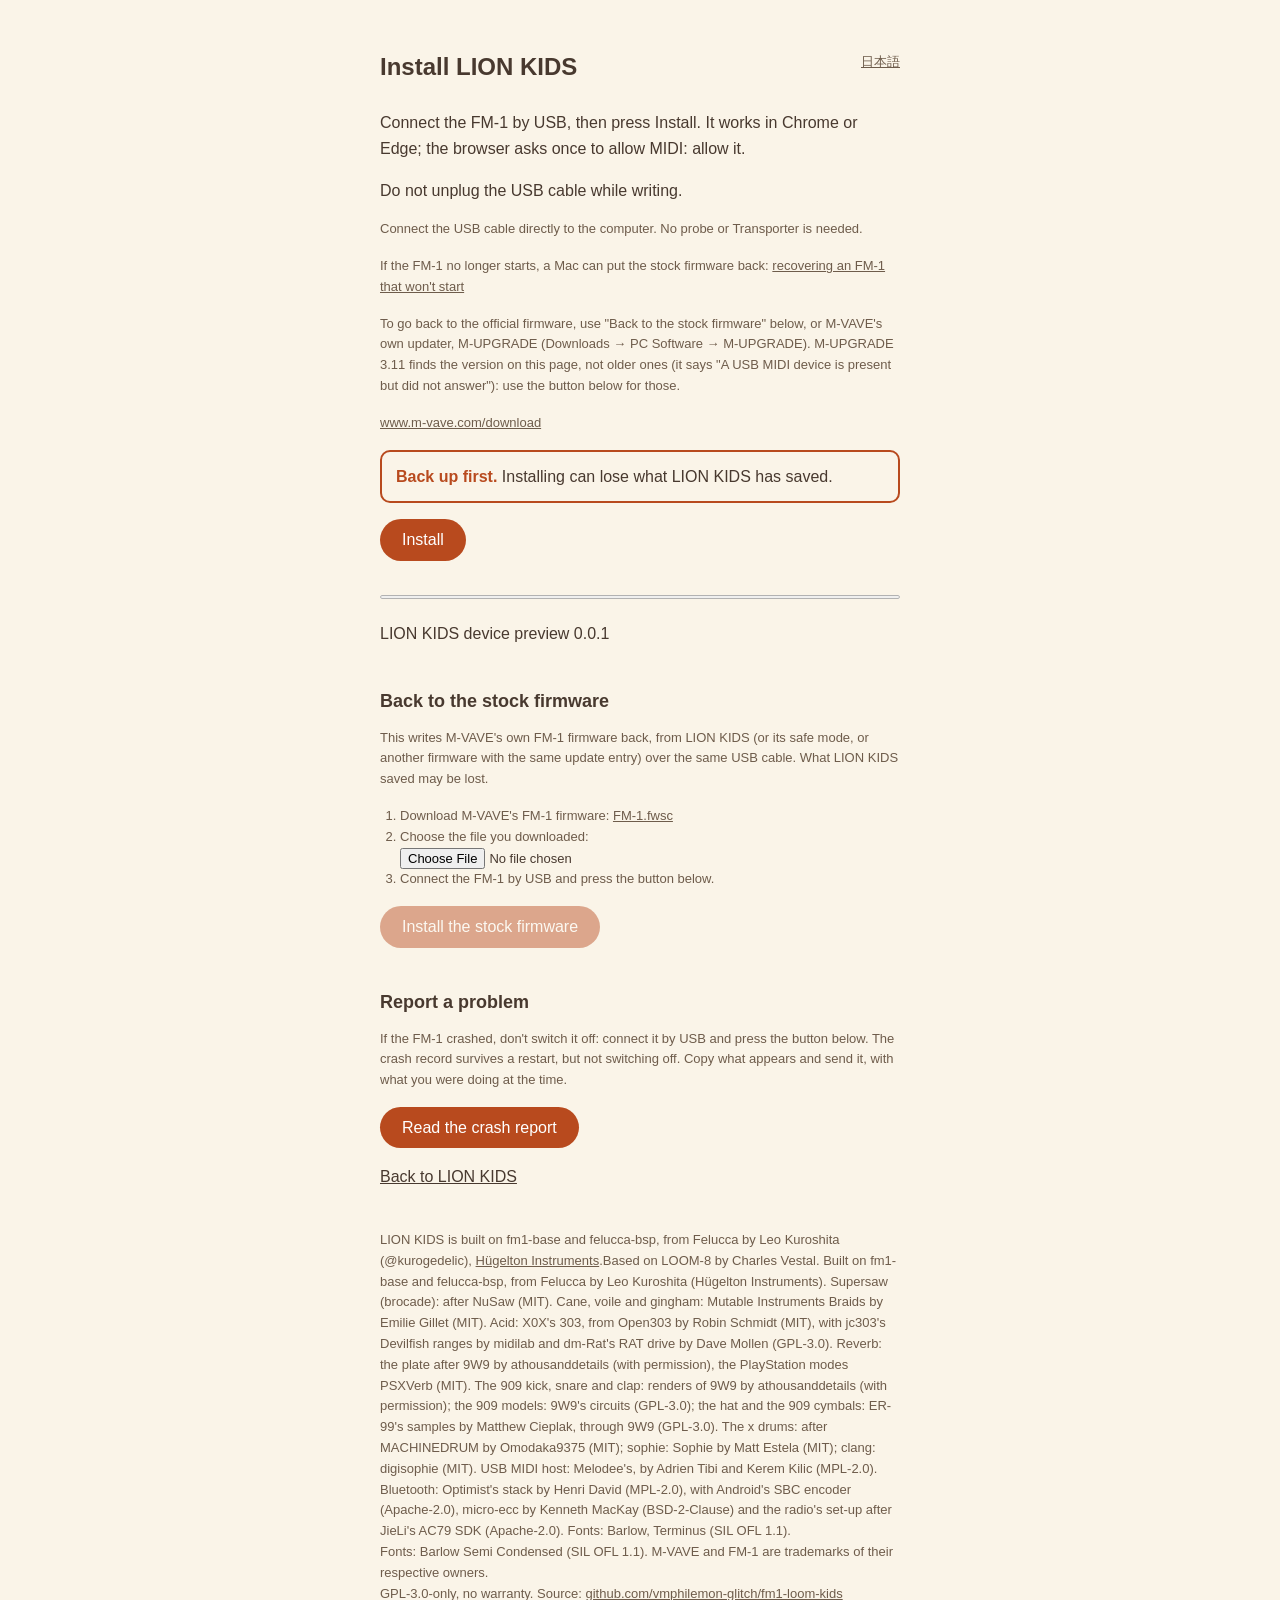
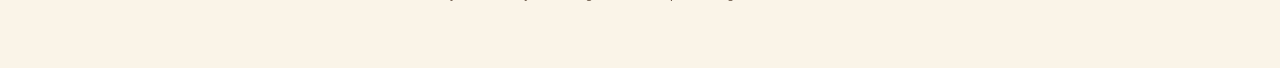
==== commit b3a5232f: "Publish LION KIDS FM-1 preview 0.0.1" ====
--- a/index.html
+++ b/index.html
@@ -1094,7 +1094,7 @@
   if (atEnd) el.scrollTop = el.scrollHeight;
 };
 let image = null, boot = null, res = null;
-const meta = {"version": "device preview", "product": "FM-1_73600", "pkg": "lion-kids.fwsc", "sha256": "0f8bae162cb9ea60bdabaf2da9855eb8e6cc2f8b70017c6208c6045bef13e370", "res": "lion-kids-res.bin", "backup": false};
+const meta = {"version": "device preview 0.0.1", "product": "FM-1_736000001", "pkg": "lion-kids.fwsc?v=0.0.1", "sha256": "78d98dadbaf58fb9fcd02b0f7510de1f5505bde457755fd4f62d1f027f7c84d0", "res": "lion-kids-res.bin?v=0.0.1", "backup": false};
 /* the firmware's own steps around an install (its site's install_app script, or none): before(midi, ui) runs before
    anything is written, may ask (ui.ask) and returns its state, or false to stop there; after(midi, ui, state) once
    the new firmware has started (it waits for it itself). A failure in after is said, the install stays done */
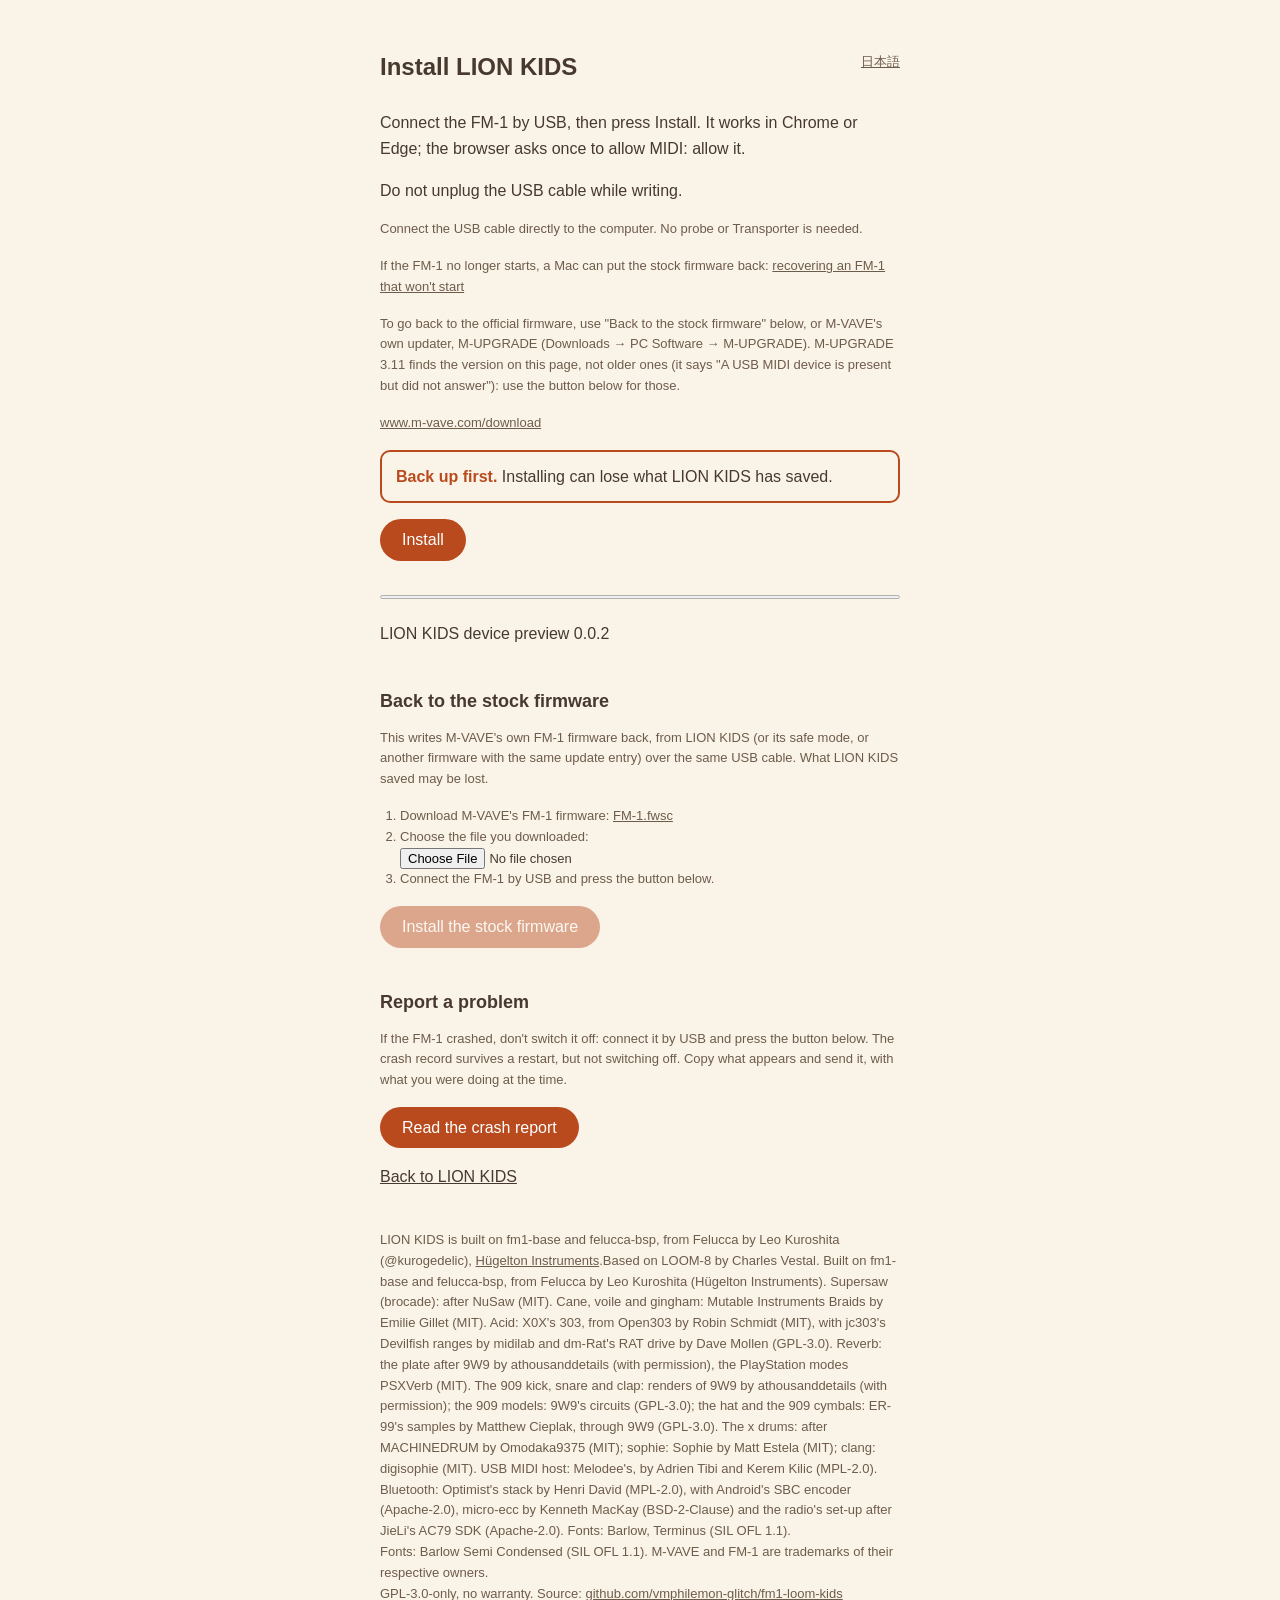
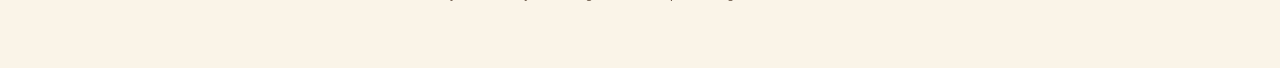
==== commit 0e2ce96a: "Publish LION KIDS FM-1 preview 0.0.2" ====
--- a/index.html
+++ b/index.html
@@ -1094,7 +1094,7 @@
   if (atEnd) el.scrollTop = el.scrollHeight;
 };
 let image = null, boot = null, res = null;
-const meta = {"version": "device preview 0.0.1", "product": "FM-1_736000001", "pkg": "lion-kids.fwsc?v=0.0.1", "sha256": "78d98dadbaf58fb9fcd02b0f7510de1f5505bde457755fd4f62d1f027f7c84d0", "res": "lion-kids-res.bin?v=0.0.1", "backup": false};
+const meta = {"version": "device preview 0.0.2", "product": "FM-1_736000002", "pkg": "lion-kids.fwsc?v=0.0.2", "sha256": "f361b3444d319dcd43cfcef435a5327007b2f5084708af9fb22cffacd248d81c", "res": "lion-kids-res.bin?v=0.0.2", "backup": false};
 /* the firmware's own steps around an install (its site's install_app script, or none): before(midi, ui) runs before
    anything is written, may ask (ui.ask) and returns its state, or false to stop there; after(midi, ui, state) once
    the new firmware has started (it waits for it itself). A failure in after is said, the install stays done */
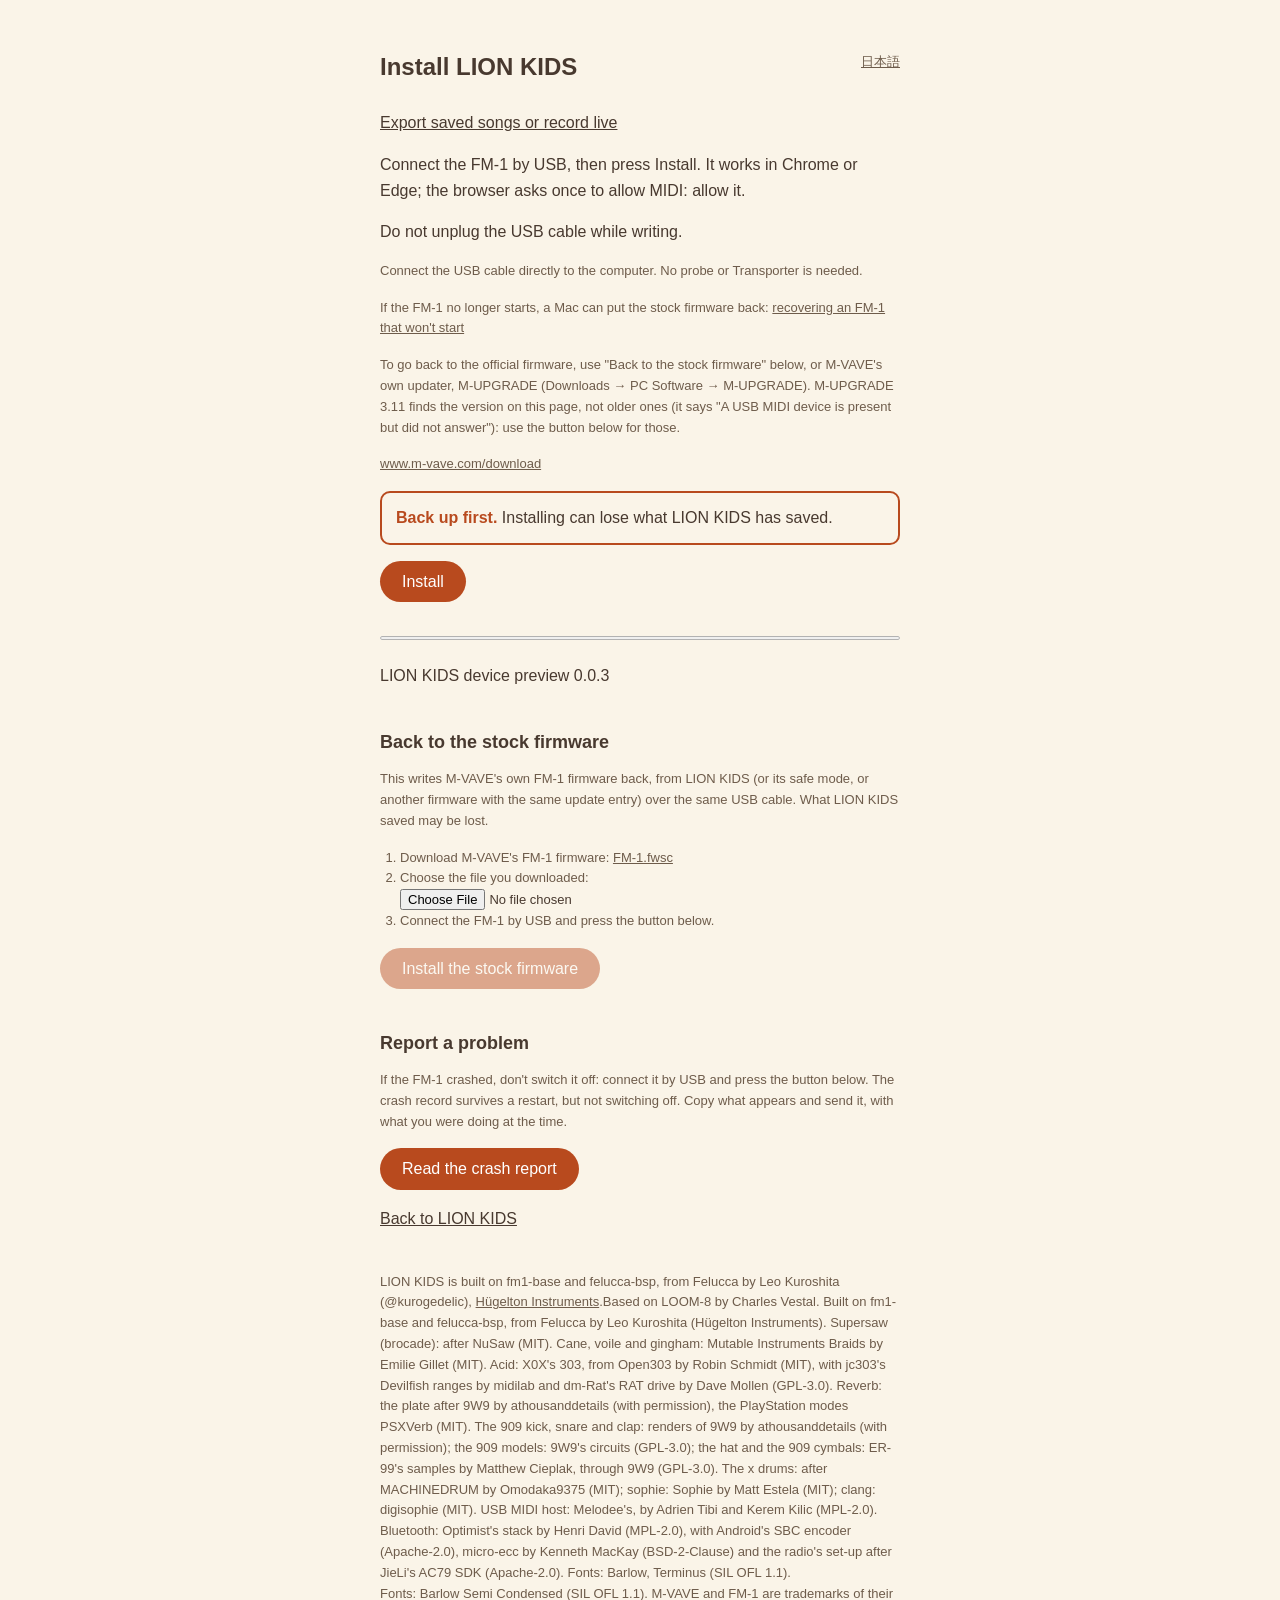
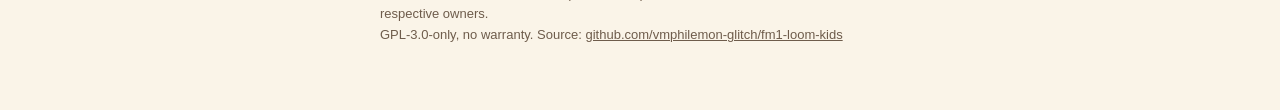
==== commit 27eb71b6: "Publish LION KIDS export and stereo recording preview" ====
--- a/index.html
+++ b/index.html
@@ -62,6 +62,7 @@
 <main>
   <button type="button" class="lang" id="lang" lang="ja">日本語</button>
   <h1>Install LION KIDS</h1>
+  <p><a href="./export/">Export saved songs or record live</a></p>
   <p data-t="intro">Connect the FM-1 by USB, then press Install. It works in Chrome or Edge; the browser asks once to allow MIDI: allow it.</p>
   <p data-t="warn">Do not unplug the USB cable while writing.</p>
   <p class="small" data-t="direct"></p>
@@ -1094,7 +1095,7 @@
   if (atEnd) el.scrollTop = el.scrollHeight;
 };
 let image = null, boot = null, res = null;
-const meta = {"version": "device preview 0.0.2", "product": "FM-1_736000002", "pkg": "lion-kids.fwsc?v=0.0.2", "sha256": "f361b3444d319dcd43cfcef435a5327007b2f5084708af9fb22cffacd248d81c", "res": "lion-kids-res.bin?v=0.0.2", "backup": false};
+const meta = {"version": "device preview 0.0.3", "product": "FM-1_736000003", "pkg": "lion-kids.fwsc?v=0.0.3", "sha256": "be316e1eedc7ed604cf0b644708f626b62b84264cea996964e66ed0f61fa9f77", "res": "lion-kids-res.bin?v=0.0.3", "backup": false};
 /* the firmware's own steps around an install (its site's install_app script, or none): before(midi, ui) runs before
    anything is written, may ask (ui.ask) and returns its state, or false to stop there; after(midi, ui, state) once
    the new firmware has started (it waits for it itself). A failure in after is said, the install stays done */
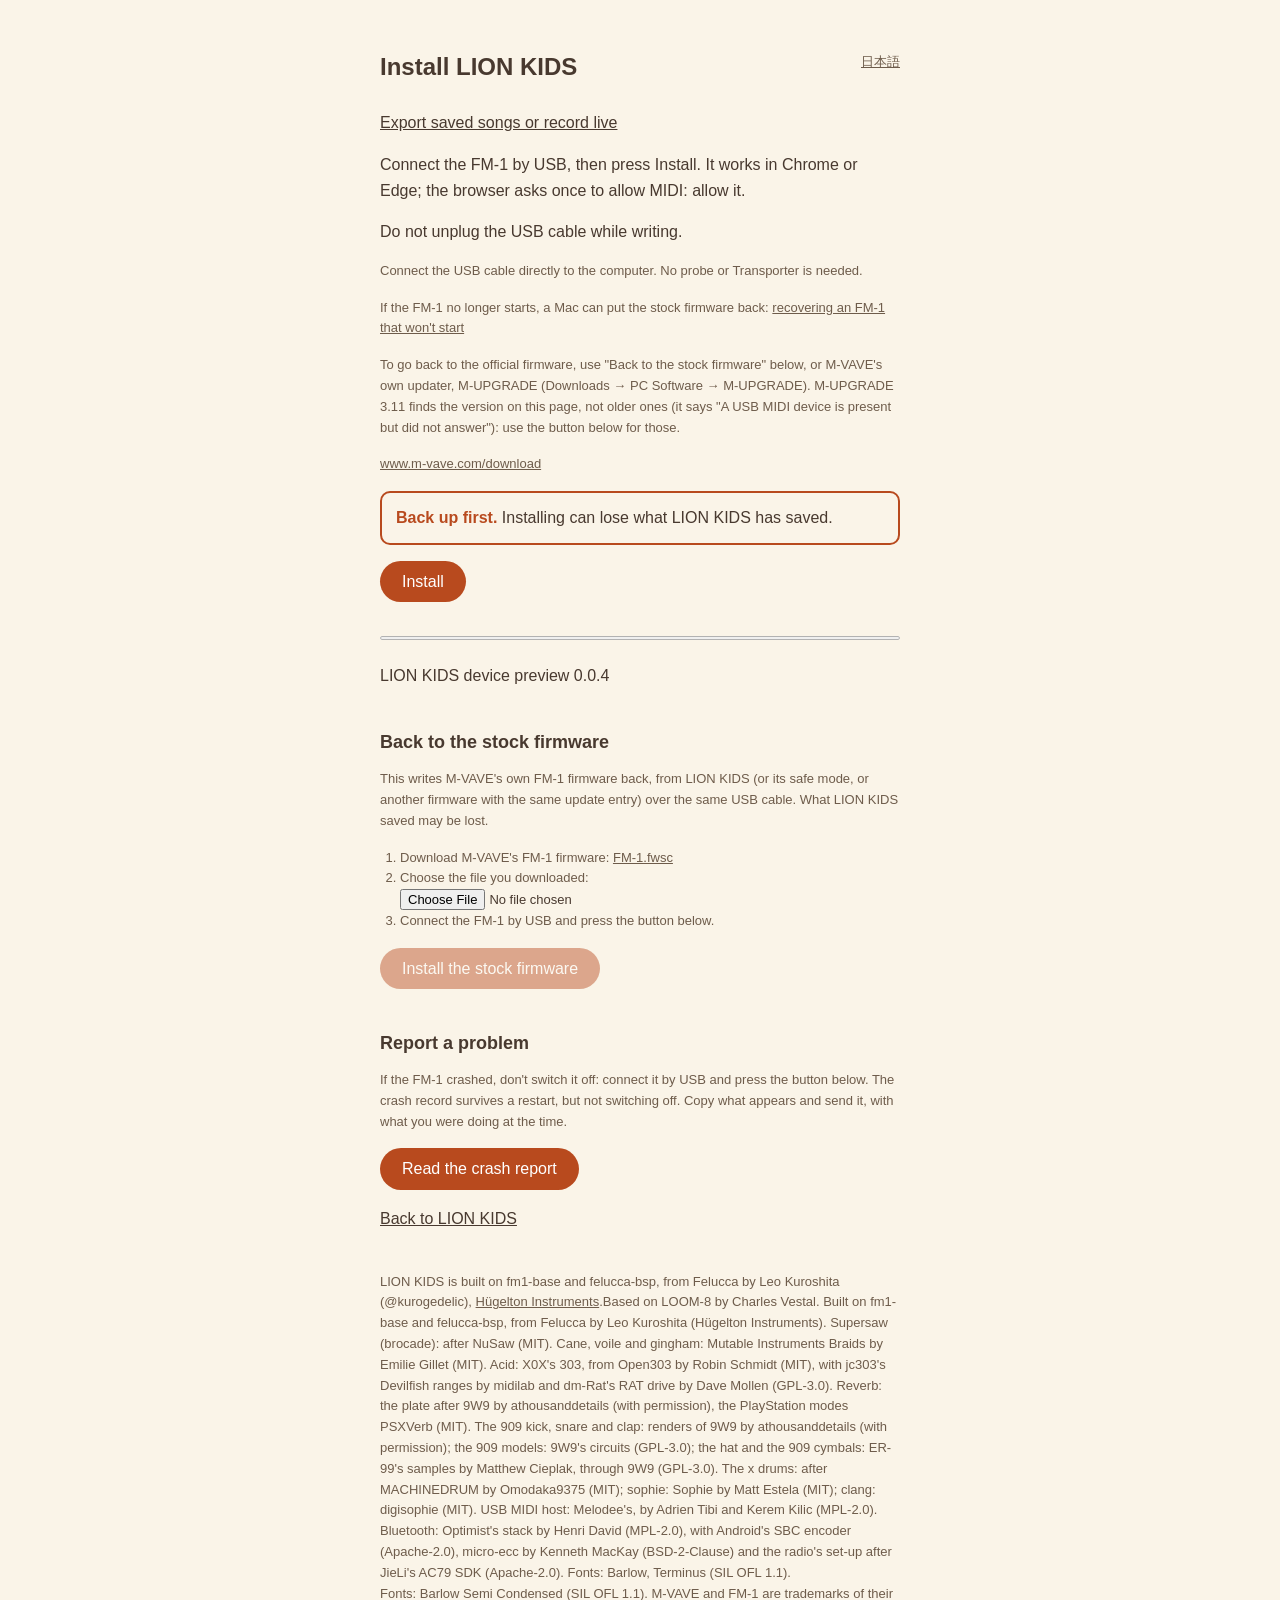
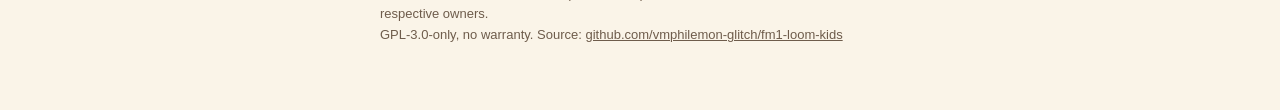
==== commit 38a169c7: "Publish LION KIDS audio fault recovery preview" ====
--- a/index.html
+++ b/index.html
@@ -1095,7 +1095,7 @@
   if (atEnd) el.scrollTop = el.scrollHeight;
 };
 let image = null, boot = null, res = null;
-const meta = {"version": "device preview 0.0.3", "product": "FM-1_736000003", "pkg": "lion-kids.fwsc?v=0.0.3", "sha256": "be316e1eedc7ed604cf0b644708f626b62b84264cea996964e66ed0f61fa9f77", "res": "lion-kids-res.bin?v=0.0.3", "backup": false};
+const meta = {"version": "device preview 0.0.4", "product": "FM-1_736000004", "pkg": "lion-kids.fwsc?v=0.0.4", "sha256": "a16dda8a4661b8a77956e45ba1c8a68f02206b4ffceaa992ccc94cb0ed367fb9", "res": "lion-kids-res.bin?v=0.0.4", "backup": false};
 /* the firmware's own steps around an install (its site's install_app script, or none): before(midi, ui) runs before
    anything is written, may ask (ui.ask) and returns its state, or false to stop there; after(midi, ui, state) once
    the new firmware has started (it waits for it itself). A failure in after is said, the install stays done */
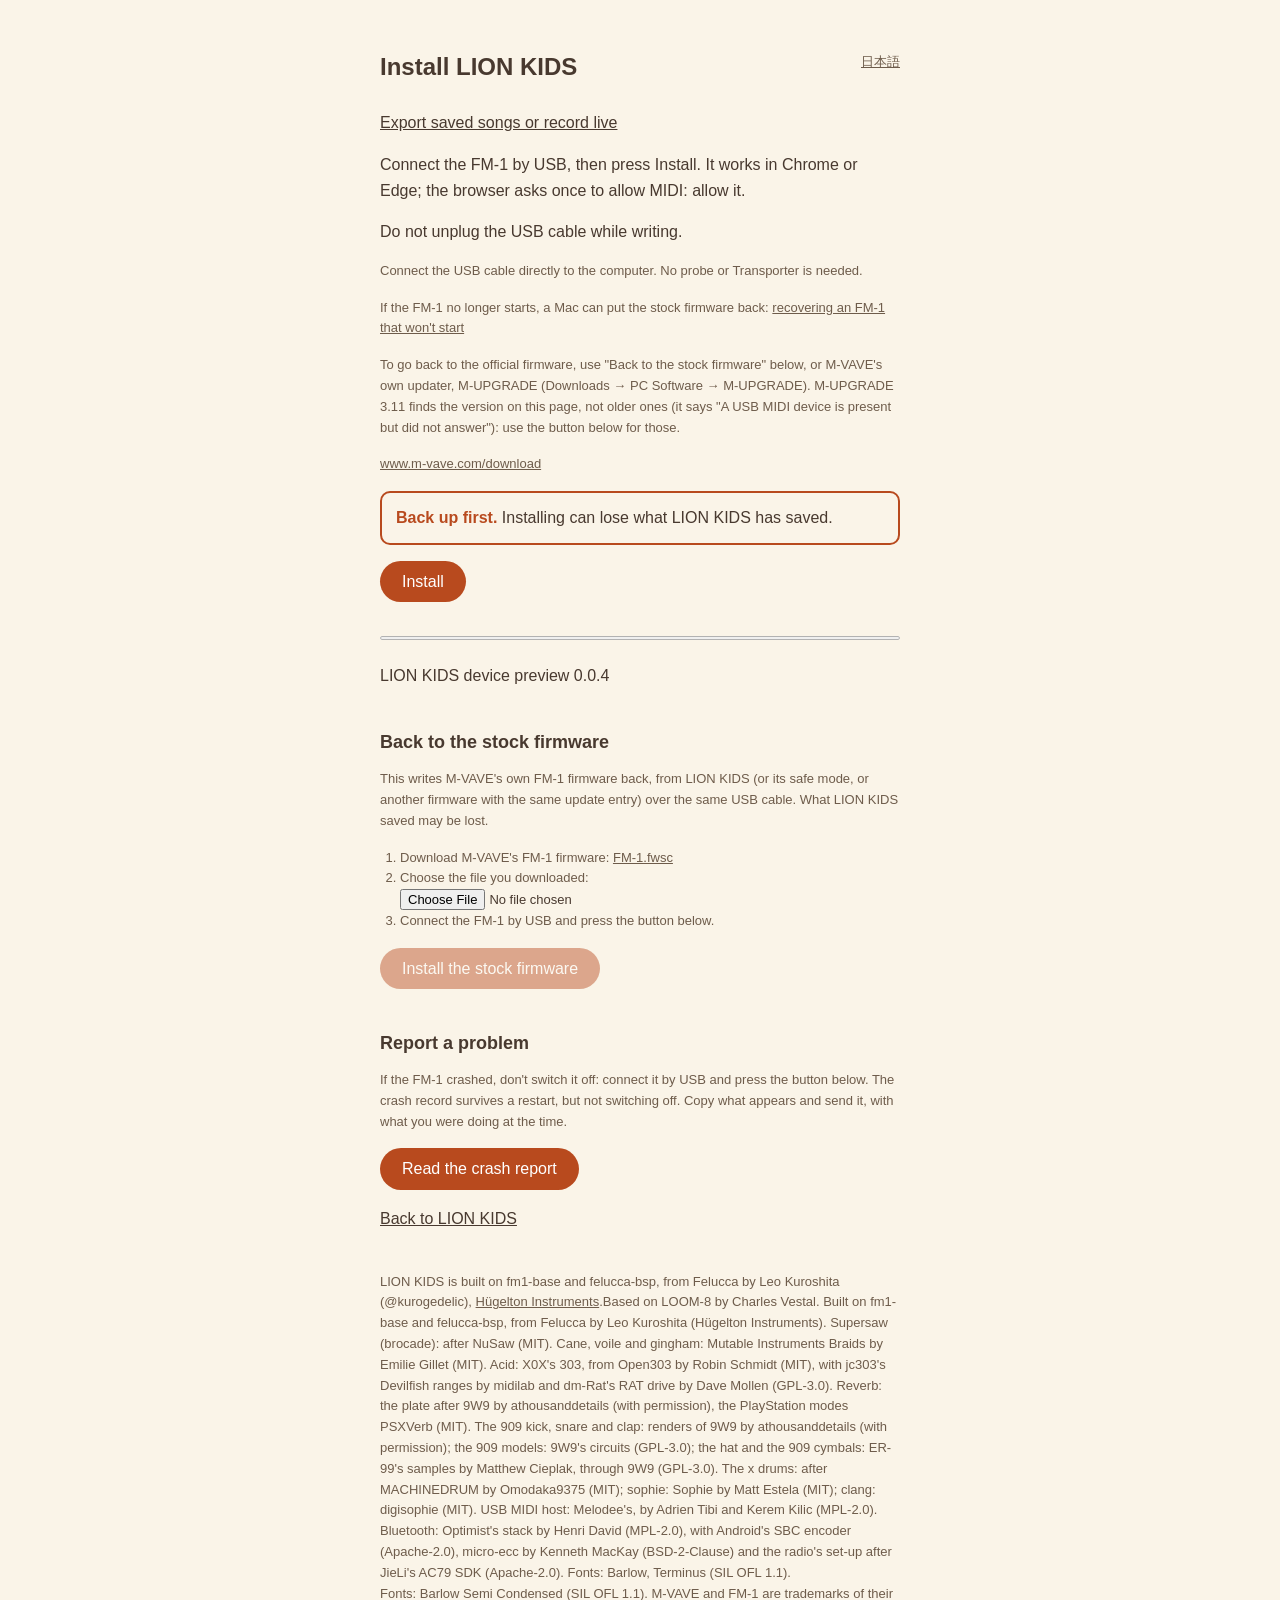
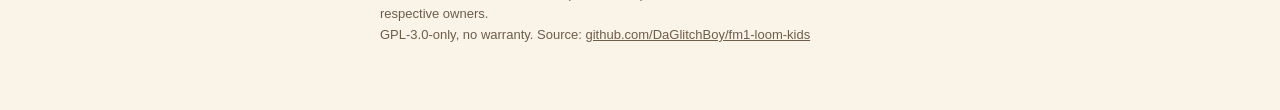
==== commit 8d970afe: "Point the installer and guide to the renamed GitHub account" ====
--- a/index.html
+++ b/index.html
@@ -128,7 +128,7 @@
 <footer>
   <p class="small">LION KIDS is built on fm1-base and felucca-bsp, from Felucca by Leo Kuroshita (@kurogedelic), <a href="https://hugelton.com" target="_blank" rel="noopener">Hügelton Instruments<span class="sr" data-t="newtab"> (opens in a new tab)</span></a>.Based on LOOM-8 by Charles Vestal. Built on fm1-base and felucca-bsp, from Felucca by Leo Kuroshita (Hügelton Instruments). Supersaw (brocade): after NuSaw (MIT). Cane, voile and gingham: Mutable Instruments Braids by Emilie Gillet (MIT). Acid: X0X&#x27;s 303, from Open303 by Robin Schmidt (MIT), with jc303&#x27;s Devilfish ranges by midilab and dm-Rat&#x27;s RAT drive by Dave Mollen (GPL-3.0). Reverb: the plate after 9W9 by athousanddetails (with permission), the PlayStation modes PSXVerb (MIT). The 909 kick, snare and clap: renders of 9W9 by athousanddetails (with permission); the 909 models: 9W9&#x27;s circuits (GPL-3.0); the hat and the 909 cymbals: ER-99&#x27;s samples by Matthew Cieplak, through 9W9 (GPL-3.0). The x drums: after MACHINEDRUM by Omodaka9375 (MIT); sophie: Sophie by Matt Estela (MIT); clang: digisophie (MIT). USB MIDI host: Melodee&#x27;s, by Adrien Tibi and Kerem Kilic (MPL-2.0). Bluetooth: Optimist&#x27;s stack by Henri David (MPL-2.0), with Android&#x27;s SBC encoder (Apache-2.0), micro-ecc by Kenneth MacKay (BSD-2-Clause) and the radio&#x27;s set-up after JieLi&#x27;s AC79 SDK (Apache-2.0). Fonts: Barlow, Terminus (SIL OFL 1.1).<br>
     Fonts: Barlow Semi Condensed (SIL OFL 1.1). M-VAVE and FM-1 are trademarks of their respective owners.<br>
-    <span data-t="license"></span> <a href="https://github.com/vmphilemon-glitch/fm1-loom-kids" target="_blank" rel="noopener">github.com/vmphilemon-glitch/fm1-loom-kids<span class="sr" data-t="newtab"> (opens in a new tab)</span></a></p>
+    <span data-t="license"></span> <a href="https://github.com/DaGlitchBoy/fm1-loom-kids" target="_blank" rel="noopener">github.com/DaGlitchBoy/fm1-loom-kids<span class="sr" data-t="newtab"> (opens in a new tab)</span></a></p>
 </footer>
 <script type="module">
 // SPDX-License-Identifier: MPL-2.0
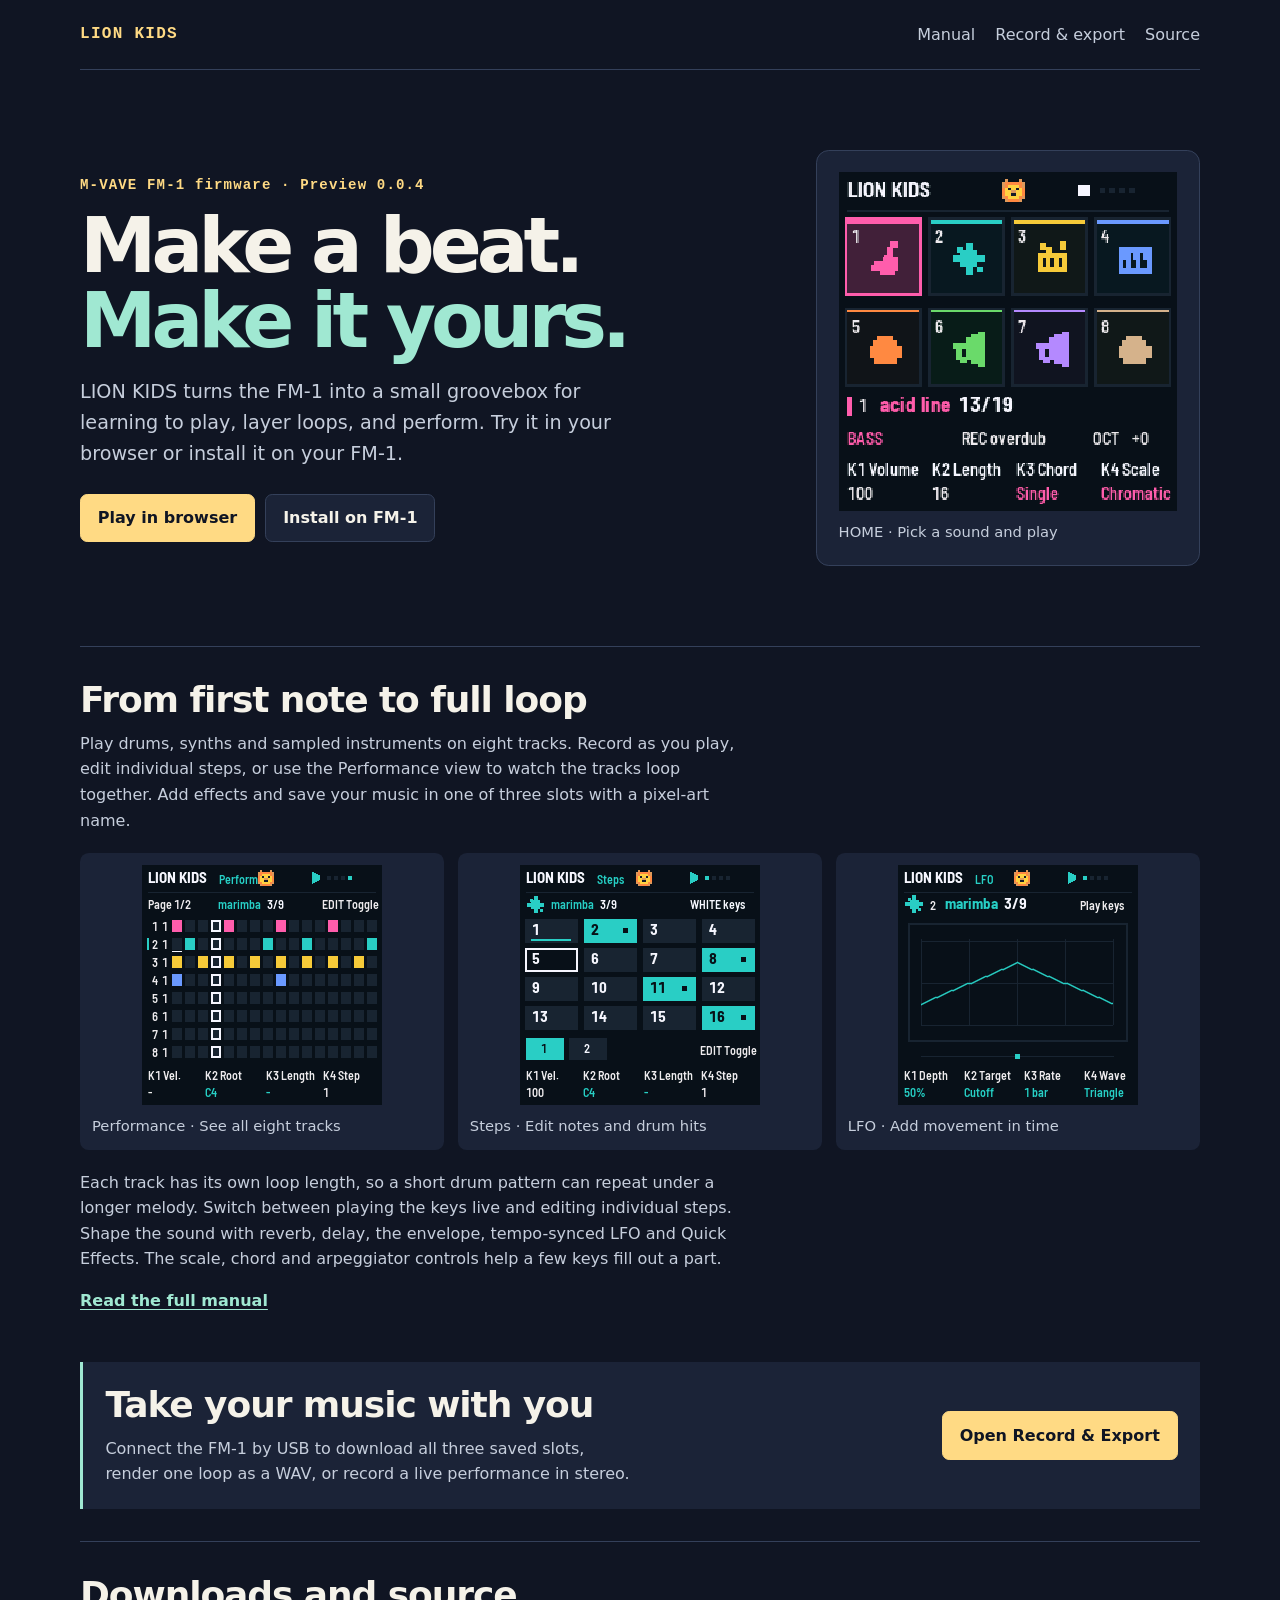
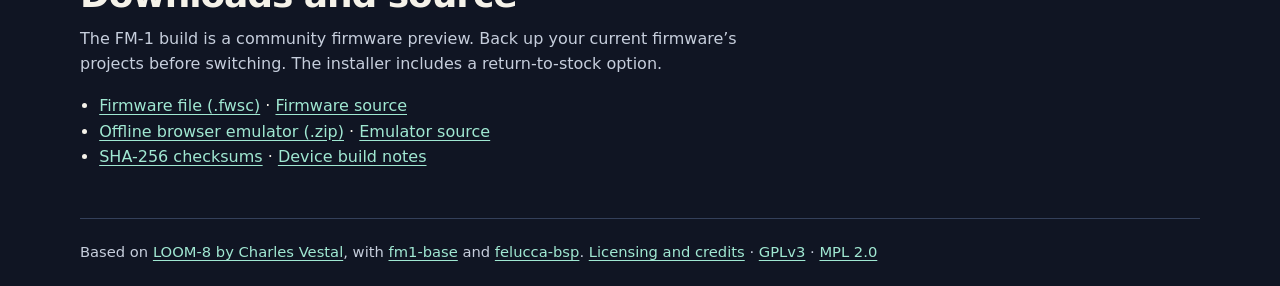
==== commit 3034e345: "Publish the LION KIDS homepage, manual and browser emulator" ====
--- a/index.html
+++ b/index.html
@@ -1,1391 +1,55 @@
 <!doctype html>
-<!-- SPDX-License-Identifier: MPL-2.0
-     Copyright (C) 2026 Charles Vestal
-     Copyright (C) 2026 Leo Kuroshita (@kurogedelic), Hügelton Instruments
-     A firmware's installer page: Felucca's (by way of X0X and FoMni-1), English first. tools/make_site.py fills in
-     the firmware's name, source and credits ({{...}}) and inlines fm1pkg.js, fm1ota.js and the package's metadata. -->
+<!-- SPDX-License-Identifier: MPL-2.0 -->
 <html lang="en">
 <head>
-<meta charset="utf-8">
-<meta name="viewport" content="width=device-width, initial-scale=1">
-<title>Install · LION KIDS</title>
-<style>
-  /* light: the coral and the dim brown darkened just enough for 4.5:1 on the cream (and white on the coral) */
-  :root { --bg: #faf4e8; --fg: #48392f; --dim: #6e5c4b; --accent: #b84a1e; --on-accent: #fff; --bad: #a3271b; --focus: #1f6fd1; }
-  @media (prefers-color-scheme: dark) {
-    :root:not([data-theme="light"]) { --bg: #1c1814; --fg: #f2e8d8; --dim: #b3a28e; --accent: #f28a5a; --on-accent: #2a140a; --bad: #ff8a73; --focus: #79adff; }
-  }
-  :root[data-theme="dark"] { --bg: #1c1814; --fg: #f2e8d8; --dim: #b3a28e; --accent: #f28a5a; --on-accent: #2a140a; --bad: #ff8a73; --focus: #79adff; }
-  body { margin: 0; background: var(--bg); color: var(--fg);
-         font: 16px/1.6 -apple-system, BlinkMacSystemFont, "Helvetica Neue", Arial, sans-serif; }
-  main { max-width: 520px; margin: 0 auto; padding: 48px 16px 0; }
-  footer { max-width: 520px; margin: 0 auto; padding: 24px 16px 48px; }
-  h1 { font-size: 24px; font-weight: 600; margin: 0 0 24px; }
-  .lang { float: right; font-size: 13px; color: var(--dim); cursor: pointer; text-decoration: underline; background: none; padding: 4px 0; }
-  p { margin: 0 0 16px; }
-  button { font: inherit; background: var(--accent); color: var(--on-accent); border: 0; border-radius: 999px; padding: 8px 22px; cursor: pointer; }
-  button:disabled { opacity: .45; cursor: default; }
-  :focus-visible { outline: 3px solid var(--focus); outline-offset: 2px; }
-  a { color: inherit; }
-  #alert { color: var(--bad); font-weight: 600; margin: 0; }
-  #alert:empty { display: none; }
-  .sr { position: absolute; width: 1px; height: 1px; overflow: hidden; clip: rect(0 0 0 0); white-space: nowrap; }
-  #status { margin-top: 16px; min-height: 1.6em; }
-  .small { color: var(--dim); font-size: 13px; }
-  progress { width: 100%; height: 8px; margin-top: 16px; accent-color: var(--accent); }
-  pre { color: var(--dim); font-size: 12px; white-space: pre-wrap; margin-top: 16px; }
-  /* the log: its own scrolling box (an install is a few thousand lines), hidden until it has some */
-  #log { max-height: 15em; overflow-y: auto; overscroll-behavior: contain; padding: 8px 10px; border-radius: 6px;
-         border: 1px solid color-mix(in srgb, var(--dim) 35%, transparent); }
-  #log:empty { display: none; }
-  #portlist { list-style: none; padding: 0; }
-  #portlist li { display: flex; gap: 10px; align-items: center; margin: 0 0 6px; }
-  h2 { font-size: 18px; font-weight: 600; margin: 40px 0 12px; }
-  ol { margin: 0 0 16px; padding-left: 20px; }
-  textarea { width: 100%; box-sizing: border-box; font: 12px/1.4 ui-monospace, Menlo, monospace; color: var(--fg);
-             background: transparent; border: 1px solid var(--dim); border-radius: 6px; padding: 8px; }
-  input[type=file] { font: inherit; font-size: 13px; color: var(--fg); max-width: 100%; }
-  .opt { display: flex; gap: 10px; align-items: flex-start; margin: 0 0 8px; }
-  .opt input { margin-top: 6px; accent-color: var(--accent); }
-  .backup { border: 2px solid var(--accent); border-radius: 10px; padding: 12px 14px; margin: 0 0 16px; }
-  .backup strong { color: var(--accent); }
-  dialog { max-width: 440px; border: 0; border-radius: 12px; padding: 24px; background: var(--bg); color: var(--fg);
-           box-shadow: 0 8px 40px rgba(0, 0, 0, .35); }
-  dialog::backdrop { background: rgba(0, 0, 0, .45); }
-  dialog h2 { margin: 0 0 12px; }
-  dialog .row { display: flex; gap: 12px; justify-content: flex-end; margin: 24px 0 0; }
-  button.plain { background: none; color: var(--fg); border: 1px solid var(--dim); }
-  @media (prefers-reduced-motion: reduce) { * { transition: none !important; animation: none !important; } }
-</style>
+  <meta charset="utf-8">
+  <meta name="viewport" content="width=device-width, initial-scale=1">
+  <meta name="description" content="Make music with eight colorful tracks, a playable keyboard and pixel-art song names. Open-source firmware for the M‑VAVE FM‑1 and a free browser emulator.">
+  <title>LION KIDS · Make a beat on the FM‑1</title>
+  <link rel="stylesheet" href="./site.css">
 </head>
 <body>
-<main>
-  <button type="button" class="lang" id="lang" lang="ja">日本語</button>
-  <h1>Install LION KIDS</h1>
-  <p><a href="./export/">Export saved songs or record live</a></p>
-  <p data-t="intro">Connect the FM-1 by USB, then press Install. It works in Chrome or Edge; the browser asks once to allow MIDI: allow it.</p>
-  <p data-t="warn">Do not unplug the USB cable while writing.</p>
-  <p class="small" data-t="direct"></p>
-  <p class="small"><span data-t="brick"></span>
-    <a href="https://github.com/hugelton/felucca-bsp/tree/main/tools" data-t="bricklink">recovering an FM-1 that won't start</a></p>
-  <p class="small" data-t="back"></p>
-  <p class="small"><a href="https://www.m-vave.com/download" target="_blank" rel="noopener">www.m-vave.com/download<span class="sr" data-t="newtab"> (opens in a new tab)</span></a></p>
-  <div id="mbootopt" hidden>
-    <p class="opt"><input type="checkbox" id="mboot"><label for="mboot" data-t="mboot"></label></p>
-    <p class="small"><span data-t="mbootwhy"></span>
-      <a href="https://github.com/jvitkauskas/m-bootloader" target="_blank" rel="noopener">github.com/jvitkauskas/m-bootloader<span class="sr" data-t="newtab"> (opens in a new tab)</span></a></p>
-  </div>
-  <p class="backup"><strong data-t="bakh">Back up first.</strong> <span data-t="confirmbak"></span>
-    <a class="baklink" href="../backup/" target="_blank" rel="noopener"><span data-t="backuplink"></span><span class="sr" data-t="newtab"> (opens in a new tab)</span></a></p>
-  <p><button type="button" id="go" disabled data-t="install">Install</button></p>
-  <label class="sr" for="bar" data-t="progress">Progress</label>
-  <progress id="bar" max="100" value="0"></progress>
-  <p id="status" role="status"></p>
-  <p id="alert" role="alert"></p>
-  <pre id="log"></pre>
-  <div id="portpick" hidden>
-    <h2 data-t="pickh">Is the FM-1 under another name?</h2>
-    <p class="small" data-t="pickwhy"></p>
-    <ul id="portlist" class="small"></ul>
-    <p id="pickstatus" role="status"></p>
-  </div>
-  <h2 data-t="stockh">Back to the stock firmware</h2>
-  <p class="small" data-t="stockwhy"></p>
-  <ol class="small">
-    <li><span data-t="stock1"></span> <a id="stocklink" href="https://yms-file-store.oss-cn-hongkong.aliyuncs.com/software/firmware/FM-1.fwsc">FM-1.fwsc</a></li>
-    <li><label for="stockfile" data-t="stock2">Choose the file you downloaded:</label><br><input type="file" id="stockfile" accept=".fwsc"></li>
-    <li data-t="stock3"></li>
-  </ol>
-  <p><button type="button" id="stockgo" disabled data-t="stockinstall">Install the stock firmware</button></p>
-  <h2 data-t="reporth">Report a problem</h2>
-  <p class="small" data-t="reportwhy"></p>
-  <p><button type="button" id="reportgo" data-t="reportread">Read the crash report</button>
-    <button type="button" id="reportcopy" hidden data-t="reportcopy">Copy</button></p>
-  <p id="reportstatus" role="status"></p>
-  <label class="sr" for="report" data-t="reportlabel">Crash report</label>
-  <textarea id="report" readonly hidden rows="14"></textarea>
-  <p><a href="../" data-t="manual">Back to LION KIDS</a></p>
-</main>
-<dialog id="appask" aria-labelledby="appaskh">
-  <form method="dialog">
-    <h2 id="appaskh"></h2>
-    <div id="appaskt"></div>
-    <div class="row" id="appaskrow"></div>
-  </form>
-</dialog>
-<dialog id="confirm" aria-labelledby="confirmh">
-  <form method="dialog">
-    <h2 id="confirmh" data-t="confirmh"></h2>
-    <p class="backup"><strong data-t="bakh">Back up first.</strong> <span data-t="confirmbak"></span>
-      <a class="baklink" href="../backup/" target="_blank" rel="noopener"><span data-t="backuplink"></span><span class="sr" data-t="newtab"> (opens in a new tab)</span></a></p>
-    <p class="opt"><input type="checkbox" id="bakok"><label for="bakok" data-t="bakok"></label></p>
-    <p data-t="confirm1"></p>
-    <p id="confirmboot" data-t="confirmboot"></p>
-    <div class="row"><button type="submit" class="plain" value="cancel" data-t="confirmcancel"></button>
-      <button type="submit" id="confirmgo" value="go" disabled data-t="confirmgo"></button></div>
-  </form>
-</dialog>
-<footer>
-  <p class="small">LION KIDS is built on fm1-base and felucca-bsp, from Felucca by Leo Kuroshita (@kurogedelic), <a href="https://hugelton.com" target="_blank" rel="noopener">Hügelton Instruments<span class="sr" data-t="newtab"> (opens in a new tab)</span></a>.Based on LOOM-8 by Charles Vestal. Built on fm1-base and felucca-bsp, from Felucca by Leo Kuroshita (Hügelton Instruments). Supersaw (brocade): after NuSaw (MIT). Cane, voile and gingham: Mutable Instruments Braids by Emilie Gillet (MIT). Acid: X0X&#x27;s 303, from Open303 by Robin Schmidt (MIT), with jc303&#x27;s Devilfish ranges by midilab and dm-Rat&#x27;s RAT drive by Dave Mollen (GPL-3.0). Reverb: the plate after 9W9 by athousanddetails (with permission), the PlayStation modes PSXVerb (MIT). The 909 kick, snare and clap: renders of 9W9 by athousanddetails (with permission); the 909 models: 9W9&#x27;s circuits (GPL-3.0); the hat and the 909 cymbals: ER-99&#x27;s samples by Matthew Cieplak, through 9W9 (GPL-3.0). The x drums: after MACHINEDRUM by Omodaka9375 (MIT); sophie: Sophie by Matt Estela (MIT); clang: digisophie (MIT). USB MIDI host: Melodee&#x27;s, by Adrien Tibi and Kerem Kilic (MPL-2.0). Bluetooth: Optimist&#x27;s stack by Henri David (MPL-2.0), with Android&#x27;s SBC encoder (Apache-2.0), micro-ecc by Kenneth MacKay (BSD-2-Clause) and the radio&#x27;s set-up after JieLi&#x27;s AC79 SDK (Apache-2.0). Fonts: Barlow, Terminus (SIL OFL 1.1).<br>
-    Fonts: Barlow Semi Condensed (SIL OFL 1.1). M-VAVE and FM-1 are trademarks of their respective owners.<br>
-    <span data-t="license"></span> <a href="https://github.com/DaGlitchBoy/fm1-loom-kids" target="_blank" rel="noopener">github.com/DaGlitchBoy/fm1-loom-kids<span class="sr" data-t="newtab"> (opens in a new tab)</span></a></p>
-</footer>
-<script type="module">
-// SPDX-License-Identifier: MPL-2.0
-// Copyright (C) 2026 Charles Vestal
-// Copyright (C) 2026 Chris Farrell (the FM-1's usual port names, and other ports asked only once allowed: from
-//   fm-static, github.com/seajaysec/fm-static, by his permission under MPL-2.0: seajaysec/fm-static#1)
-//
-// Finding FM-1s on Web MIDI, one copy for every page: fm1-base's installer (through fm1ota.js) and backup page, and
-// the FM-1 Screen Reader's page (fm1-reader web/reader.js). fm1-reader keeps a copy of this file, made and checked by
-// its tools/sync_announce.sh: change it here.
-//
-// A port is asked who it is in one of two ways:
-//  - The screen reader's HELLO (fm1-reader PROTOCOL.md): F0 7D 53 52 01 01 F7. 7D is the ID for non-commercial use,
-//    which other gear ignores, so a HELLO goes to every port, ASK_TRIES times while the port stays plugged in. Every
-//    firmware on fm1-base answers it (device/announce.c) with its name and the link to its words file, whatever its
-//    port is called. M-VAVE's firmware and the update loader don't.
-//  - The update protocol's identity query (fm1ota.js handshake): M-VAVE's own SysEx, which the stock firmware and the
-//    loader answer too. It goes only to an askable port: one with a usual name (PORT_NAMES), one the user picked, or
-//    one that answered a HELLO.
-// A HELLO answer is told from the HELLO itself by the name in it: a loopback (macOS's IAC bus, a DAW's MIDI through)
-// sends the HELLO back as it went out, with no name.
-
-// port names asked without being picked (any case, part of the name). "FM1": the Open firmware's "FM1 Community"
-// The FM-1 firmwares of the family name their own port after themselves (an FM-1 running one shows as that name alone):
-// "optimist", "sloop", "melodee", "loom-8" / "loom8", as tools/fm1ports.py asks them too.
-const PORT_NAMES = ["fm-1", "fm1", "felucca", "ota", "composite", "sinco", "usb-midi", "optimist", "sloop", "melodee", "loom-8", "loom8"];
-function usualName(name, names = PORT_NAMES) {
-  const n = (name || "").toLowerCase();
-  return names.some((p) => n.includes(p));
-}
-
-const livePorts = (map) => [...map.values()].filter((p) => p.state !== "disconnected");
-
-// an input's output: the one with its name; else the only one with its name but for a number at the end (Windows
-// numbers each port); else the only output there is. null: none
-function outputFor(access, input) {
-  const outs = livePorts(access.outputs);
-  const bare = (s) => (s || "").replace(/\s+\d+$/, "");
-  const same = outs.filter((o) => bare(o.name) === bare(input.name));
-  return outs.find((o) => o.name === input.name) || (same.length === 1 ? same[0] : null) ||
-    (outs.length === 1 ? outs[0] : null);
-}
-
-// every plugged-in input that has an output: [{ name, input, output }]
-function pairs(access) {
-  return livePorts(access.inputs).map((input) => ({ name: input.name || "", input, output: outputFor(access, input) }))
-    .filter((p) => p.output);
-}
-
-// ---------------------------------------------------------------- the screen reader's HELLO (fm1-reader PROTOCOL.md)
-const SR = [0x7D, 0x53, 0x52];
-const SR_HELLO = 1, SR_BYE = 2, SR_WHERE = 3, SR_SAY = 16, SR_VER = 1;
-const ASK_TRIES = 3;
-const srFrame = (cmd, ...args) => [0xF0, ...SR, cmd, ...args, 0xF7];
-const isSr = (d) => !!d && d[0] === 0xF0 && d[1] === SR[0] && d[2] === SR[1] && d[3] === SR[2];
-
-// a HELLO answer -> { name, words } (words: the https link to its words file, or ""), or null when it is none: a
-// HELLO sent back by a loopback has no name
-function srHello(d) {
-  if (!isSr(d) || d[4] !== SR_HELLO || d[d.length - 1] !== 0xF7) return null;
-  const [name = "", words = ""] = String.fromCharCode(...Array.from(d.slice(6, d.length - 1)).filter((b) => b < 128))
-    .split("\0");
-  if (!name) return null;
-  return { name, words: /^https:\/\/[^\s"']+\.json$/.test(words) ? words : "" };
-}
-
-// which outputs a HELLO goes to now: every output ASK_TRIES times after it appears, then only the ones that answered
-// (a reader keeps those listening). Other gear on the computer gets three short SysEx it ignores, not one every two
-// seconds. forget(id) when a port is unplugged or lost: it is asked again
-class Asking {
-  constructor(tries = ASK_TRIES) { this.tries = tries; this.n = new Map(); }
-  due(output, answered = false) {
-    const k = this.n.get(output.id) || 0;
-    if (!answered && k >= this.tries) return false;
-    this.n.set(output.id, k + 1);
-    return true;
-  }
-  forget(id) { this.n.delete(id); }
-  clear() { this.n.clear(); }
-}
-
-// one search: the port pairs that answer a HELLO -> [{ name, firmware, words, input, output }] (firmware: the name
-// and version it gives, e.g. "X0X 1.1"). Asks up to `tries` times, `ms` apart, stopping when every port has answered;
-// skip(name): ports not to ask. No BYE after it: a device stops by itself 5 s after the last HELLO, and a BYE would
-// also stop a reader page that is listening to it
-async function askAll(access, { ms = 500, tries = ASK_TRIES, skip = () => false } = {}) {
-  const ps = pairs(access).filter((p) => !skip(p.name));
-  const got = new Map();
-  const ears = ps.map((p) => [p, (e) => {
-    const h = srHello(e.data);
-    if (h && !got.has(p.input)) got.set(p.input, { name: p.name, firmware: h.name, words: h.words, input: p.input, output: p.output });
-  }]);
-  for (const [p, f] of ears) {
-    try { await p.input.open(); } catch (_) { /* taken: it answers nothing */ }
-    p.input.addEventListener("midimessage", f);
-  }
-  try {
-    for (let t = 0; t < tries && got.size < ps.length; t++) {
-      const sent = new Set();
-      for (const p of ps) {
-        if (got.has(p.input) || sent.has(p.output)) continue;
-        sent.add(p.output);
-        try { p.output.send(srFrame(SR_HELLO, SR_VER)); } catch (_) { /* unplugged */ }
-      }
-      await new Promise((r) => setTimeout(r, ms));
-    }
-  } finally {
-    for (const [p, f] of ears) p.input.removeEventListener("midimessage", f);
-  }
-  return [...got.values()];
-}
-
-// SPDX-License-Identifier: MPL-2.0
-// Copyright (C) 2026 Charles Vestal
-// Copyright (C) 2026 Leo Kuroshita (@kurogedelic), Hügelton Instruments
-// Copyright (C) 2026 Chris Farrell (checkUfw: from fm-static, github.com/seajaysec/fm-static, MPL-2.0 by his permission, seajaysec/fm-static#1)
-//
-// FM-1 .fwsc packages in the browser: the package identity and the image the
-// device reads during an update.
-
-const BLOCKS = 20, BLK = 0x30, KEEP = 0x2F;
-
-// the package identity ("FM-1_904"): one marker byte after each of the first 20 blocks
-function productOf(fwsc) {
-  if (fwsc.length < BLOCKS * BLK) throw new Error("not an FM-1 package (too short)");
-  let s = "";
-  for (let i = 0; i < BLOCKS; i++) {
-    const m = fwsc[i * BLK + KEEP];
-    if (m !== 0x7D) s += String.fromCharCode((m - i - 1) & 0xFF);
-  }
-  return s;
-}
-
-// the image the device addresses during an update: the .fwsc without the 20 marker bytes
-function logicalImage(fwsc) {
-  const out = new Uint8Array(fwsc.length - BLOCKS);
-  for (let i = 0; i < BLOCKS; i++) out.set(fwsc.subarray(i * BLK, i * BLK + KEEP), i * KEEP);
-  out.set(fwsc.subarray(BLOCKS * BLK), BLOCKS * KEEP);
-  return out;
-}
-
-const T16 = new Uint16Array(256);
-for (let i = 0; i < 256; i++) {
-  let c = i << 8;
-  for (let k = 0; k < 8; k++) c = c & 0x8000 ? (c << 1) ^ 0x1021 : c << 1;
-  T16[i] = c & 0xFFFF;
-}
-const crc16 = (d) => { let c = 0; for (let i = 0; i < d.length; i++) c = ((c << 8) & 0xFFFF) ^ T16[((c >> 8) ^ d[i]) & 0xFF]; return c; };
-const ufwDec = (b, n) => { for (let i = 0, k = 0xFFFF; i < n; i++) { b[i] ^= k & 0xFF; k = ((k << 1) ^ (k & 0x8000 ? 0x1021 : 0)) & 0xFFFF; } return b; };
-
-// the part types whose CRC is crc16 of the part's bytes as stored (bsp/tools/fm1pkg.py ufw() writes types 0 flash.bin
-// and 100 ota.bin so; M-VAVE's V15 stock file has 2 info.log, empty, and 255 tail.bin so too). M-VAVE's other parts
-// (50 USR, 52 isd_config.ini, 161 blimit.bin, 251 script.ver) carry a CRC that is not crc16 of the stored bytes, nor of
-// them deciphered, padded to the entry's size or 512, or seeded 0xFFFF (measured on V15); its scheme is unknown, and
-// the FM-1's loader (bsp chip/ota.c ota_ufw) reads only types 0 and 100 from the list, so those parts are only
-// required to lie inside the image
-const CHECKED_TYPES = new Set([0, 2, 100, 255]);
-
-// a damaged or wrong file, caught before anything is sent: the UFW header's CRC, its entry list's, and each part's
-// (bsp/tools/fm1pkg.py ufw() writes them), for the part types in CHECKED_TYPES; every other part must lie inside
-// the image. Throws an Error saying which; returns nothing when all match
-function checkUfw(image) {
-  const rd16 = (b, o) => b[o] | (b[o + 1] << 8);
-  const rd32 = (b, o) => (b[o] | (b[o + 1] << 8) | (b[o + 2] << 16) | (b[o + 3] << 24)) >>> 0;
-  if (image.length < 0x40) throw new Error("not an FM-1 package (too short)");
-  const h = ufwDec(image.slice(0, 0x40), 0x40);
-  if (crc16(h.subarray(2, 0x40)) !== rd16(h, 0)) throw new Error("not an FM-1 package (header checksum)");
-  const n = rd16(h, 8), end = 0x40 + n * 0x50;
-  if (!n || end > image.length || crc16(image.subarray(0x40, end)) !== rd16(h, 2)) throw new Error("the package's list of parts is damaged");
-  for (let i = 0; i < n; i++) {
-    const e = ufwDec(image.slice(0x40 + i * 0x50, 0x90 + i * 0x50), 0x50);
-    const off = rd32(e, 8), len = rd32(e, 12);
-    const type = rd16(e, 0);
-    if (off + len > image.length) throw new Error(`the package is damaged (part ${type} outside the file)`);
-    if (CHECKED_TYPES.has(type) && crc16(image.subarray(off, off + len)) !== rd16(e, 4))
-      throw new Error(`the package is damaged (part ${type} checksum)`);
-  }
-}
-
-// the UFW entries of a logical image, by type (0 flash.bin, 100 ota.bin): {off, len}. The header and the
-// entry list are ciphered with key 0xFFFF (felucca-bsp chip/ota.c ota_jl_enc); the CRCs are not checked here
-function ufwEntries(image) {
-  const dec = (off, n) => ufwDec(image.slice(off, off + n), n);
-  const rd16 = (b, o) => b[o] | (b[o + 1] << 8);
-  const rd32 = (b, o) => (b[o] | (b[o + 1] << 8) | (b[o + 2] << 16) | (b[o + 3] << 24)) >>> 0;
-  const out = {};
-  const n = Math.min(rd16(dec(0, 0x40), 8), 11);
-  for (let i = 0; i < n; i++) {
-    const e = dec(0x40 + i * 0x50, 0x50);
-    out[rd16(e, 0)] = { off: rd32(e, 8), len: rd32(e, 12) };
-  }
-  return out;
-}
-
-// M-VAVE's stock files (the .fwsc as downloaded) whose SHA-256 is pinned, by the product they carry (V15 and V16, as felucca-bsp's tools/fm1_rescue.py pins them). A file that says it is
-// one of these must be that very file, byte for byte: the digest covers every file in it, the loader and the layout, so
-// nothing else needs parsing. Other versions of M-VAVE's firmware are not pinned (checkUfw and the FM-1 itself check them)
-const STOCK_FILES = {
-  "FM-1_015": { size: 699956, sha256: "db1642b2b6fa5c2cccb11ffd13878068bb28601678d3644049f99dc40e7edb8a" },   // V15
-  "FM-1_016": { size: 718196, sha256: "d017fb65e70aca97ee29d944470c3515a74581df5c0576bf70de917c7b2b61d5" },   // V16 (felucca-bsp tools/fm1_rescue.py's STOCK)
-};
-
-async function sha256hex(bytes) {
-  const d = await crypto.subtle.digest("SHA-256", bytes);
-  return [...new Uint8Array(d)].map((x) => x.toString(16).padStart(2, "0")).join("");
-}
-
-// a stock file by its checksum: true when its product is pinned and the size and SHA-256 are the pinned ones, false when
-// the product has no pinned checksum; throws an Error (code "modified") when it is pinned and the file differs
-function stockChecksum(product, size, sha256) {
-  const pin = STOCK_FILES[product];
-  if (!pin) return false;
-  if (size !== pin.size || sha256 !== pin.sha256) {
-    const e = new Error(`the file says it is ${product} but it is not M-VAVE's file (size or SHA-256 differs)`);
-    e.code = "modified";
-    throw e;
-  }
-  return true;
-}
-
-// SPDX-License-Identifier: MPL-2.0
-// Copyright (C) 2026 Charles Vestal
-// Copyright (C) 2026 Leo Kuroshita (@kurogedelic), Hügelton Instruments
-// Copyright (C) 2026 Chris Farrell (finding the FM-1 under any port name, M-VAVE's Open firmware's identities, resume's
-//   return check: from fm-static, github.com/seajaysec/fm-static, by his permission under MPL-2.0:
-//   seajaysec/fm-static#1)
-//
-// The FM-1 USB-MIDI update protocol (M-UPGRADE compatible) over WebMIDI. Ports are found with fm1ports.js.
-// Step 1: the running firmware reads parts of the package and stages the update
-// loader. Step 2: the loader reads the whole image and writes it. In both steps
-// the device sends cmd 0x30 read requests on the logical image and we answer.
-// Step 2 is the fast install when the loader can (felucca-bsp loader/ldr_core.c, LDR_FAST_CHUNK): before the upgrade
-// command we say cmd 0x31 [1, 4096]; a loader that answers it within 0.5 s reads a table of flash.bin's 4 KiB sectors
-// (CRC16, CRC-32) at 0xD0000000 + flash.bin's offset, checks it against the package before anything is erased, and asks
-// only for the sectors that differ, 4 KiB at a time (a cut-off install resumes: what was written is skipped); it says
-// how far it compared with cmd 0x32 [sectors compared, all]. A loader that says nothing gets the classic protocol,
-// unchanged; a package without a Felucca loader (M-VAVE's firmware: M-VAVE's loader) never hears the hello.
-
-
-const HS_QUERY = [0xF0, 0x00, 0x32, 0x45, 0x00, 0x00, 0x00, 0x40, 0x7F, 0xF7];
-// the handshake with the one-byte body 01 (00 59 11, length 1, 01, checksum FE): a firmware on felucca-bsp's chip/ota.c
-// answers HS_QUERY with its name, '_' and three digits only ("FM-1_601": M-UPGRADE 3.11 refuses more) and this one with
-// its whole identity ("FM-1_6010000"). M-VAVE's firmware, the update loaders and older builds don't answer it.
-// (PERF-1's scheme: its installers and ours ask the same way)
-const HS_FULL = [0xF0, 0x00, 0x32, 0x45, 0x08, 0x00, 0x00, 0x40, 0x00, 0x7E, 0x01, 0xF7];
-const UPGRADE = [0xF0, 0x22, 0x24, 0x35, 0x7F, 0xF7];
-const MAXDATA = 512;
-const FAST_CMD = 0x31, CHECK_CMD = 0x32, FAST_CHUNK = 4096, TABLE = 0xD0000000, TABLE_END = 0xE0000000;
-const LOADER_MARK = [..."FELUCCA-LOADER-1"].map((c) => c.charCodeAt(0));
-const sleep = (ms) => new Promise((r) => setTimeout(r, ms));
-const IS_OTA = (id) => /^ota-/i.test(id.model);
-
-// an FM-1 paired over Bluetooth MIDI shows a port named "... Bluetooth" beside its USB one: it never answers an update
-// (and a Mac lists the paired one first), so no port with that word is asked, picked, listed or tried
-const IS_BLUETOOTH = (name) => /bluetooth/i.test(name || "");
-
-// M-VAVE's FM1 Open firmware (V10, 2026-10): its updater takes only a package it has been told about
-// first (cmd 49 reads its state, cmd 50 arms it with the image length and the package's SHA-256); then
-// the update runs as usual. Only M-VAVE's own FM-1 firmware is installed over it: its loader rewrites the
-// whole flash, boot head included, which returns the FM-1 to stock.
-const OPEN_RE = /^FM1_(OFFICIAL_OPEN|COMMUNITY_\d+)$/;
-// M-VAVE's own Open firmware reports "FM-1_80000" and two digits (V14: FM-1_8000014; M-VAVE's Workbench treats it as
-// open too); its update loader names itself "ota-FM1C_" and a build id in hex, not digits
-const MVAVE_OPEN_RE = /^FM-1_80000\d\d$/;
-const OPEN_LOADER_RE = /^ota-FM1C_[0-9a-f]+$/;
-// The ports asked (fm1ports.js): a usual name (PORT_NAMES), a port the page allows (allow), one that appears during an
-// update (see watch), or one that answers the screen reader's HELLO (answering: every fm1-base firmware does)
-// M-VAVE's FM-1 firmware, any version: "FM-1_0" and two digits ("FM-1_016"; fm1-base's dev builds are
-// "FM-1_x00", its releases longer; m-bootloader's installer is FM-1_099). Whether a package is safe to write is the device's to check
-// (felucca-bsp chip/ota.c: a well-made writer, a bootable boot area), not a list of known files
-const IS_STOCK = (product) => /^FM-1_0\d\d$/.test(product) && product !== "FM-1_099";
-
-// the update loader of M-VAVE's own firmware: the stock one ("ota-FM-1_0" and two digits) and the Open firmware's (OPEN_LOADER_RE).
-// Their layout of the image may differ from the one this package was made for, so a device found waiting in one of them is
-// written only a package of M-VAVE's own firmware (IS_STOCK: the return to the stock firmware), never another firmware's
-const IS_MVAVE_LOADER = (id) => /^ota-FM-1_0\d\d$/i.test(id.text) || OPEN_LOADER_RE.test(id.text);
-
-// errors carry a code the pages translate: notfound, model, stopped, noloader, lost, noreturn,
-// mismatch (detail: the identity the device reports), badreq, foreign (detail: the loader's identity)
-function fail(code, msg, detail = "") { const e = new Error(msg); e.code = code; e.detail = detail; return e; }
-
-function pack7(data) {
-  const out = []; let acc = 0, nb = 0;
-  for (const b of data) {
-    acc |= b << nb; nb += 8;
-    while (nb >= 7) { out.push(acc & 0x7F); acc >>>= 7; nb -= 7; }
-  }
-  if (nb) out.push(acc & 0x7F);
-  return out;
-}
-
-function unpack7(s) {
-  const out = []; let acc = 0, nb = 0;
-  for (const b of s) {
-    acc |= (b & 0x7F) << nb; nb += 7;
-    while (nb >= 8) { out.push(acc & 0xFF); acc >>>= 8; nb -= 8; }
-  }
-  return out;
-}
-
-function response(addr, data, fl = 0) {
-  const len = data.length;
-  const body = [0x00, 0x59, 0x30, (len + 8) & 0xFF, ((len + 8) >> 8) & 0xFF, 0, fl,
-    addr & 0xFF, (addr >>> 8) & 0xFF, (addr >>> 16) & 0xFF, (addr >>> 24) & 0xFF,
-    len & 0xFF, (len >> 8) & 0xFF, 0, ...data];
-  let s = 0;
-  for (let i = 6; i < body.length; i++) s += body[i];
-  body.push(~s & 0xFF);
-  return [0xF0, ...pack7(body), 0xF7];
-}
-
-function parseRequest(pkt) {
-  if (pkt[0] !== 0xF0 || pkt[pkt.length - 1] !== 0xF7) return null;
-  const u = unpack7(pkt.slice(1, -1));
-  if (u.length !== 15 || u[0] !== 0 || u[1] !== 0x59 || u[2] !== 0x30) return null;
-  let s = 0;
-  for (let i = 6; i < 14; i++) s += u[i];
-  if ((~s & 0xFF) !== u[14]) return null;
-  return { fl: u[6], addr: (u[7] | (u[8] << 8) | (u[9] << 16) | (u[10] << 24)) >>> 0, len: u[11] | (u[12] << 8) | (u[13] << 16) };
-}
-
-function parseIdentity(pkt) {
-  const d = unpack7(pkt.slice(1, -1));
-  if (d.length !== 34 || d[0] !== 0 || d[1] !== 0x59 || d[2] !== 0x11) return null;
-  const z = d.indexOf(0, 6);                     // the text up to its first zero (bytes after it may carry data)
-  const txt = String.fromCharCode(...d.slice(6, z < 0 || z > 33 ? 33 : z));
-  if (OPEN_RE.test(txt)) return { text: txt, model: "FM-1", version: 0, open: true };
-  if (OPEN_LOADER_RE.test(txt)) return { text: txt, model: "ota-FM1C", version: 0, open: true };
-  const m = /^([^_]+)_(\d+)$/.exec(txt);
-  if (!m) return null;
-  return { text: txt, model: m[1], version: parseInt(m[2], 10), ...(MVAVE_OPEN_RE.test(txt) ? { open: true } : {}) };
-}
-
-// the resource region (device/res.c; fm1.toml resources): NAME-res.bin, written after an update as a restore is
-// (web/backup): RES_REQ with the payload's length and CRC-32, then the FM-1's reads (the payload's offsets) until it
-// reads RES_OK, or RES_FAIL | its code. After Melodee's web/fm1res.js and its installer step (Kerem Kilic, Ellic
-// Studio; used in fm1-base under MPL-2.0 with permission)
-const RES_REQ = 0x44, RES_MAGIC = 0x31534552, RES_HEAD = 32, RES_OK = 0xC0000000, RES_FAIL = 0xCF000000;
-const CRC32_T = (() => {
-  const t = new Uint32Array(256);
-  for (let n = 0; n < 256; n++) { let c = n; for (let k = 0; k < 8; k++) c = c & 1 ? 0xEDB88320 ^ (c >>> 1) : c >>> 1; t[n] = c >>> 0; }
-  return t;
-})();
-function crc32(d) {                                // zlib's
-  let c = 0xFFFFFFFF;
-  for (let i = 0; i < d.length; i++) c = CRC32_T[(c ^ d[i]) & 0xFF] ^ (c >>> 8);
-  return (c ^ 0xFFFFFFFF) >>> 0;
-}
-const rd32 = (b, o) => (b[o] | b[o + 1] << 8 | b[o + 2] << 16 | b[o + 3] << 24) >>> 0;
-const le32 = (v) => [v & 0xFF, (v >>> 8) & 0xFF, (v >>> 16) & 0xFF, (v >>> 24) & 0xFF];
-// a NAME-res.bin, its header checked (magic, the header's CRC, the payload's length and CRC) -> {payload, crc};
-// throws (code "resbad") on anything else (tools/fm1_resources.py payload_of)
-function resPayload(region) {
-  const bad = () => fail("resbad", "not a resource file, or a damaged one");
-  if (region.length < RES_HEAD || rd32(region, 0) !== RES_MAGIC || rd32(region, 28) !== crc32(region.subarray(0, 28))) throw bad();
-  const len = rd32(region, 4), crc = rd32(region, 8), payload = region.subarray(RES_HEAD, RES_HEAD + len);
-  if (payload.length !== len || crc32(payload) !== crc) throw bad();
-  return { payload, crc };
-}
-
-// one MIDI in/out pair with a SysEx queue
-class Link {
-  constructor(input, output) {
-    this.input = input; this.output = output; this.q = []; this.waiter = null;
-    input.onmidimessage = (ev) => {
-      if (ev.data[0] !== 0xF0) return;
-      this.q.push(Array.from(ev.data));
-      if (this.waiter) { const w = this.waiter; this.waiter = null; w(); }
-    };
-  }
-  get lost() { return this.input.state === "disconnected" || this.output.state === "disconnected"; }
-  // false when the port is gone (unplugged): WebMIDI throws on a disconnected output
-  send(bytes) {
-    try { this.output.send(bytes); return true; } catch (_) { return false; }
-  }
-  drain() { this.q.length = 0; }
-  async read(ms) {
-    if (!this.q.length) {
-      let tm;
-      await Promise.race([new Promise((r) => { this.waiter = r; }), new Promise((r) => { tm = setTimeout(r, ms); })]);
-      clearTimeout(tm);
-      this.waiter = null;
-    }
-    return this.q.shift() || null;
-  }
-  close() { this.input.onmidimessage = null; }
-}
-
-// send a handshake -> the identity answered, null (no answer in ms), false (the send failed)
-async function ask(link, query, ms) {
-  if (!link.send(query)) return false;
-  const end = Date.now() + ms;
-  while (Date.now() < end) {
-    const p = await link.read(end - Date.now());
-    if (!p) break;
-    const id = parseIdentity(p);
-    if (id) return id;
-  }
-  return null;
-}
-
-// the identity: HS_QUERY, then HS_FULL when the answer is NAME_ and three digits (a firmware on chip/ota.c tells its
-// whole identity so); the plain answer when nothing answers HS_FULL (M-VAVE's, an older build)
-async function handshake(link, tries = 3) {
-  link.drain();
-  for (let t = 0; t < tries; t++) {
-    const id = await ask(link, HS_QUERY, 1000);
-    if (id === false) return null;
-    if (id === null) continue;
-    if (IS_OTA(id) || !/^[^_]+_\d{3}$/.test(id.text)) return id;
-    const full = await ask(link, HS_FULL, 600);
-    return full && full.model === id.model && full.text.startsWith(id.text) ? full : id;
-  }
-  return null;
-}
-
-function frame(cmd, payload = []) {
-  let s = 0;
-  for (const b of payload) s += b;
-  return [0xF0, ...pack7([0x00, 0x59, cmd, payload.length & 0xFF, payload.length >> 8, 0, ...payload, ~s & 0xFF]), 0xF7];
-}
-
-const FAST_HELLO = frame(FAST_CMD, [1, FAST_CHUNK & 0xFF, FAST_CHUNK >> 8]);
-
-// any frame in the update protocol's framing, its checksum checked -> {cmd, body}, or null
-function parseFrame(pkt) {
-  if (pkt[0] !== 0xF0 || pkt[pkt.length - 1] !== 0xF7) return null;
-  const u = unpack7(pkt.slice(1, -1));
-  if (u.length < 7 || u[0] !== 0 || u[1] !== 0x59) return null;
-  const n = u[3] | (u[4] << 8) | (u[5] << 16);
-  if (u.length !== 7 + n) return null;
-  let s = 0;
-  for (let i = 6; i < 6 + n; i++) s += u[i];
-  return (~s & 0xFF) === u[6 + n] ? { cmd: u[2], body: u.slice(6, 6 + n) } : null;
-}
-
-// the UFW's CRC16 (XMODEM: poly 0x1021, init 0), as felucca-bsp chip/ota.c ota_crc16
-const UFW_CRC16_T = (() => {
-  const t = new Uint16Array(256);
-  for (let n = 0; n < 256; n++) { let c = n << 8; for (let k = 0; k < 8; k++) c = c & 0x8000 ? (c << 1) ^ 0x1021 : c << 1; t[n] = c & 0xFFFF; }
-  return t;
-})();
-function ufwCrc16(d, c = 0) {   // (not crc16: fm1pkg.js has one, and the installer page inlines both)
-  for (let i = 0; i < d.length; i++) c = (UFW_CRC16_T[((c >> 8) ^ d[i]) & 0xFF] ^ (c << 8)) & 0xFFFF;
-  return c;
-}
-
-// the fast install's table: n entries, one per 4 KiB sector of the image from off: [CRC16, CRC-32] little-endian
-function sectorTable(image, off, n) {
-  const t = [];
-  for (let k = 0; k < n; k++) {
-    const sec = image.subarray(off + k * FAST_CHUNK, off + (k + 1) * FAST_CHUNK), c = ufwCrc16(sec);
-    t.push(c & 0xFF, c >> 8, ...le32(crc32(sec)));
-  }
-  return t;
-}
-
-// the package brings a Felucca update loader (its marker): only that loader hears the fast install's hello
-function hasLoader(image) {
-  outer: for (let i = image.indexOf(LOADER_MARK[0]); i >= 0 && i + LOADER_MARK.length <= image.length;
-    i = image.indexOf(LOADER_MARK[0], i + 1)) {
-    for (let k = 1; k < LOADER_MARK.length; k++) if (image[i + k] !== LOADER_MARK[k]) continue outer;
-    return true;
-  }
-  return false;
-}
-
-// the fast install's word: true when the loader answers it within 0.5 s (it holds for the next session); an older
-// loader, or one still in a fast session it kept (it asks 4 KiB all the same: serve takes them), says nothing
-async function fastHello(link) {
-  link.drain();
-  if (!link.send(FAST_HELLO)) return false;
-  const end = Date.now() + 500;
-  while (Date.now() < end) {
-    const p = await link.read(end - Date.now());
-    if (!p) break;
-    const f = parseFrame(p);
-    if (f && f.cmd === FAST_CMD && f.body.length === 3 && f.body[0] === 1 && (f.body[1] | (f.body[2] << 8)) >= FAST_CHUNK) return true;
-  }
-  return false;
-}
-
-// send a command -> the payload of its reply, or null
-async function query(link, cmd, payload = []) {
-  link.drain();
-  if (!link.send(frame(cmd, payload))) return null;
-  const end = Date.now() + 1500;
-  while (Date.now() < end) {
-    const p = await link.read(end - Date.now());
-    if (!p) break;
-    if (p[0] !== 0xF0 || p[p.length - 1] !== 0xF7) continue;
-    const u = unpack7(p.slice(1, -1));
-    if (u.length < 7 || u[0] !== 0 || u[1] !== 0x59 || u[2] !== cmd) continue;
-    let s = 0;
-    for (let i = 6; i < u.length; i++) s += u[i];
-    if ((s & 0xFF) === 0xFF) return u.slice(6, 6 + (u[3] | (u[4] << 8)));
-  }
-  return null;
-}
-
-class Updater {
-  constructor(access, log) {
-    this.access = access;
-    this.log = log || (() => {});
-    this.names = PORT_NAMES.slice();        // the usual names (setNames adds the user's own)
-    this.allowed = new Set();               // ports the user picked although their names are none of the usual ones
-    this.baseline = null;                   // the ports when an update started (watch)
-    this.answered = new Set();              // ports found by answering() (a page may remember them, as the user's picks)
-    this.classic = false;                   // never the fast install (write)
-    this.pause = 10;                        // ms before each answer of the classic protocol (tests: 0)
-  }
-
-  setNames(list) { this.names = [...PORT_NAMES, ...list.map((x) => String(x).trim().toLowerCase()).filter(Boolean)]; }
-  allow(name) { this.allowed.add(name); }
-  usual(name) { return usualName(name, this.names); }
-
-  // the port names now: an FM-1 restarting into its update loader and back can come back under another name (the loader
-  // has another USB id, and macOS names a port from its own cache, by USB id and socket). Until unwatch(), a port that
-  // was not there now is asked too
-  watch() { this.baseline = new Set(livePorts(this.access.inputs).map((i) => i.name || "")); }
-  unwatch() { this.baseline = null; }
-
-  // the port names that have an input and an output, whatever they are called (for a list to pick from)
-  ports() { return [...new Set(pairs(this.access).map((p) => p.name))].filter((n) => !IS_BLUETOOTH(n)); }
-
-  // never probe other gear: a usual name, a port the user allowed or that answered a HELLO, or one that appeared during
-  // an update; never a Bluetooth MIDI port
-  askable(name) { return !IS_BLUETOOTH(name) && (this.usual(name) || this.allowed.has(name) || (!!this.baseline && !this.baseline.has(name || ""))); }
-
-  // FM-1s on ports of any name: the ones that answer the screen reader's HELLO (fm1ports.js askAll; every fm1-base
-  // firmware does), allowed from then on -> their port names (also kept in this.answered)
-  async answering() {
-    const got = await askAll(this.access, { skip: (n) => this.askable(n) || IS_BLUETOOTH(n) });
-    for (const g of got) { this.allow(g.name); this.answered.add(g.name); }
-    return got.map((g) => g.name);
-  }
-
-  // find(), and when nothing answers on the ports asked, again after asking the others for a HELLO
-  async findAny(filter) {
-    return (await this.find(filter)) || ((await this.answering()).length ? await this.find(filter) : null);
-  }
-
-  // ask one port who it is (allowing it): -> its identity, or null
-  async probe(name) {
-    this.allow(name);
-    const dev = await this.find(null, name);
-    if (!dev) return null;
-    dev.link.close();
-    return dev.id;
-  }
-
-  // every in/out pair with the same port name that answers the handshake (only: the port called only)
-  async find(filter, only) {
-    for (const input of livePorts(this.access.inputs)) {
-      if (IS_BLUETOOTH(input.name) || (only != null ? input.name !== only : !this.askable(input.name))) continue;
-      const output = outputFor(this.access, input);
-      if (!output) continue;
-      try { await input.open(); await output.open(); } catch (_) { continue; }
-      const link = new Link(input, output);
-      const id = await handshake(link, 2);
-      if (id && (!filter || filter(id))) return { link, id, name: input.name };
-      link.close();
-    }
-    return null;
-  }
-
-  async waitFor(filter, ms) {
-    const end = Date.now() + ms;
-    while (Date.now() < end) {
-      const dev = await this.find(filter);
-      if (dev) return dev;
-      await sleep(1000);
-    }
-    return null;
-  }
-
-  // serve read requests until the device asks for one of the finish addresses; stops early
-  // when the port disappears (lost: true) instead of waiting out idleMs. The update loader (opt.loader) may also ask
-  // 4 KiB reads and the sector table (the fast install: one it said yes to, opt.fast, or a fast session it kept) and
-  // say how far it compared (cmd 0x32 -> opt.onCheck(k, n)); onProgress(served, bytes, addr, len)
-  async serve(link, image, finishAddr, idleMs, onProgress, opt = {}) {
-    let served = 0, bytes = 0, last = Date.now();
-    for (;;) {
-      const pkt = await link.read(1000);
-      if (!pkt) {
-        if (link.lost) return { served, finished: false, lost: true };
-        if (Date.now() - last > idleMs) return { served, finished: false };
-        continue;
-      }
-      const r = parseRequest(pkt);
-      if (!r) {
-        const f = opt.loader && opt.onCheck ? parseFrame(pkt) : null;
-        if (f && f.cmd === CHECK_CMD && f.body.length === 4) {
-          last = Date.now();
-          opt.onCheck(f.body[0] | (f.body[1] << 8), f.body[2] | (f.body[3] << 8));
-        }
-        continue;
-      }
-      last = Date.now();
-      if (r.addr === 0xE0000000 || r.addr === 0xF0000000) {
-        link.send(response(r.addr, [...new TextEncoder().encode("success"), 0]));
-        if (r.addr === finishAddr) return { served, finished: true };
-        continue;
-      }
-      let data;
-      if (opt.loader && r.addr >= TABLE && r.addr < TABLE_END) {
-        const off = r.addr - TABLE, n = Math.floor(r.len / 6);
-        if (!r.len || r.len % 6 || r.len > FAST_CHUNK || off + n * FAST_CHUNK > image.length) throw fail("badreq", `bad table request ${off.toString(16)}+${r.len}`);
-        data = sectorTable(image, off, n);
-      } else {
-        if (r.len > (opt.loader ? FAST_CHUNK : MAXDATA) || r.addr + r.len > image.length) throw fail("badreq", `bad request ${r.addr.toString(16)}+${r.len}`);
-        data = Array.from(image.subarray(r.addr, r.addr + r.len));
-      }
-      if (!opt.fast && this.pause) await sleep(this.pause);
-      if (!link.send(response(r.addr, data, r.fl))) {
-        return { served, finished: false, lost: true };
-      }
-      served++;
-      bytes += r.len;
-      if (onProgress) onProgress(served, bytes, r.addr, r.len);
-    }
-  }
-
-  // full install: running firmware -> loader -> new firmware
-  async install(image, product, onStep, sha256) {
-    const step = onStep || (() => {});
-    const dev = await this.findAny((id) => !IS_OTA(id));
-    if (!dev) throw fail("notfound", "FM-1 not found (USB cable, and no other app using it?)");
-    const [model] = product.split("_");
-    if (dev.id.model !== model) { dev.link.close(); throw fail("model", `the device is ${dev.id.text}, the package is for ${product}`); }
-    if (dev.id.open) await this.arm(dev, image, product, sha256);
-    try { return await this.stages(dev, image, product, step); } finally { this.unwatch(); }
-  }
-
-  async stages(dev, image, product, step) {
-    this.watch();
-    step("start", dev.id.text);
-    dev.link.send(UPGRADE);
-    await sleep(2000);
-    const s1 = await this.serve(dev.link, image, 0xE0000000, 8000, (n, b) => step("verify", n, b));
-    dev.link.close();
-    if (!s1.finished) throw fail(s1.lost ? "lost" : "stopped", `the device ${s1.lost ? "was disconnected" : "stopped"} after ${s1.served} requests: nothing was written`);
-    step("loader");
-    await sleep(3000);
-    const ota = await this.waitFor(IS_OTA, 30000);
-    if (!ota) throw fail("noloader", "the update loader did not appear. Replug the USB cable and press Install again: the device stays in update mode until it is finished.");
-    const s2 = await this.write(ota, image, step);
-    if (!s2.finished) throw fail(s2.lost ? "lost" : "stopped", `the loader ${s2.lost ? "was disconnected" : "stopped"} after ${s2.served} requests. Replug and press Install again to resume.`);
-    step("reboot");
-    await sleep(3000);
-    const back = await this.waitFor((id) => !IS_OTA(id), 40000);
-    if (!back) throw fail("noreturn", "the device did not come back: power-cycle it");
-    back.link.close();
-    if (back.id.text !== product) throw fail("mismatch", `installed, but the device reports ${back.id.text}`, back.id.text);
-    step("done", back.id.text);
-    return back.id.text;
-  }
-
-  // m-bootloader (github.com/jvitkauskas/m-bootloader, MIT) after an install: the running firmware (product)
-  // stages the package's installer (no flash.bin: any well-made writer, felucca-bsp chip/ota.c) and resets; the bootloader
-  // runs it, it rewrites the boot area [0, 0x4000) only and restarts into the firmware. It never talks to us:
-  // we wait for the firmware to come back. A firmware that does not know it refuses it, and nothing is written.
-  async installBoot(image, product, onStep) {
-    this.watch();
-    try { return await this.bootStages(image, product, onStep || (() => {})); } finally { this.unwatch(); }
-  }
-
-  async bootStages(image, product, step) {
-    const dev = await this.waitFor((id) => !IS_OTA(id) && id.text === product, 40000);
-    if (!dev) throw fail("noreturn", "the device did not come back: power-cycle it");
-    step("bootstart");
-    dev.link.send(UPGRADE);
-    await sleep(2000);
-    const s = await this.serve(dev.link, image, 0xE0000000, 8000);
-    dev.link.close();
-    if (!s.finished) throw fail(s.lost ? "lost" : "bootrefused", `m-bootloader: the device stopped after ${s.served} requests: nothing was written`);
-    step("bootwrite");
-    await sleep(3000);
-    const back = await this.waitFor((id) => !IS_OTA(id), 40000);
-    if (!back) throw fail("noreturn", "the device did not come back: power-cycle it");
-    back.link.close();
-    step("bootdone", back.id.text);
-    return back.id.text;
-  }
-
-  // M-VAVE's Open firmware: allow the update of M-VAVE's own firmware (sha256: the package file's, hex)
-  async arm(dev, image, product, sha256) {
-    if (!IS_STOCK(product) || !/^[0-9a-f]{64}$/.test(sha256 || "")) {
-      dev.link.close();
-      throw fail("open", `This FM-1 runs M-VAVE's ${dev.id.text} firmware. Put the stock firmware back first ("Back to the stock firmware"), then install this.`, dev.id.text);
-    }
-    const cap = await query(dev.link, 49);
-    if (!cap || cap.length !== 47 || String.fromCharCode(...cap.slice(0, 4)) !== "FMC1" || cap[6] !== 0) {
-      dev.link.close();
-      throw fail("stopped", `${dev.id.text} did not accept the update: nothing was written`);
-    }
-    const n = image.length;
-    const tag = sha256.match(/../g).map((h) => parseInt(h, 16));
-    const ack = await query(dev.link, 50, [1, cap[5], n & 0xFF, (n >>> 8) & 0xFF, (n >>> 16) & 0xFF, (n >>> 24) & 0xFF, ...tag]);
-    if (!ack || ack.length !== 1 || ack[0] !== 0) {
-      dev.link.close();
-      throw fail("stopped", `${dev.id.text} refused the package: nothing was written`);
-    }
-  }
-
-  // the resource region after an install (resPayload's file): once the FM-1 runs product, RES_REQ, then its reads
-  // answered -> 0 written (or there already), else the FM-1's code (device/res.c: 2 transfer, 7 erase, 8 write,
-  // 10 playing, 20 another build's, 21 the store's move not done, 22 the check). Throws noreturn, lost, stopped, badreq
-  async installRes(region, product, onProgress) {
-    const { payload, crc } = resPayload(region);
-    const dev = await this.waitFor((id) => !IS_OTA(id) && id.text === product, 40000);
-    if (!dev) throw fail("noreturn", "the device did not come back: power-cycle it");
-    const { link } = dev;
-    try {
-      link.drain();
-      link.send(frame(RES_REQ, [...le32(payload.length), ...le32(crc)]));
-      let last = Date.now(), idle = 10000;                /* (the first read after the region's erase) */
-      for (;;) {
-        const pkt = await link.read(500);
-        if (!pkt) {
-          if (link.lost) throw fail("lost", "the device was disconnected");
-          if (Date.now() - last > idle) throw fail("stopped", "the device stopped asking for the resources");
-          continue;
-        }
-        const r = parseRequest(pkt);
-        if (!r) continue;
-        last = Date.now(); idle = 10000;
-        const top = (r.addr & 0xFF000000) >>> 0;
-        if (top === RES_OK || top === RES_FAIL) {
-          link.send(response(r.addr, [...new TextEncoder().encode("success"), 0], r.fl));
-          return top === RES_OK ? 0 : (r.addr & 0xFFFF) || 99;
-        }
-        if (r.len > MAXDATA || r.addr + r.len > payload.length) throw fail("badreq", `bad request ${r.addr.toString(16)}+${r.len}`);
-        if (!link.send(response(r.addr, Array.from(payload.subarray(r.addr, r.addr + r.len)), r.fl))) throw fail("lost", "the device was disconnected");
-        if (onProgress) onProgress(((r.addr + r.len) * 100) / payload.length);
-      }
-    } finally { link.close(); }
-  }
-
-  // step 2 with the loader found by find()/waitFor(): the fast install when the loader answers its hello (not with
-  // this.classic, nor for a package without a Felucca loader), else the classic one. step("write", served, bytes) as
-  // before; in the fast install step("write", served, bytes, pct) with pct the share of the app area compared or
-  // written (0..99, never back), and step("mode", "fast" | "classic") first
-  async write(ota, image, step) {
-    const fast = !this.classic && hasLoader(image) && await fastHello(ota.link);
-    step("mode", fast ? "fast" : "classic");
-    let pct = 0, off = null, n = 0;
-    const show = (p, served, bytes) => { if (p > pct) { pct = p; step("write", served, bytes, pct); } };
-    const onRead = (served, bytes, addr, len) => {
-      if (addr >= TABLE && addr < TABLE_END) { off = addr - TABLE; n = Math.floor(len / 6); }
-      else if (off !== null) { if (n && addr >= off) show(Math.min(99, Math.floor(((Math.floor((addr - off) / FAST_CHUNK) + 1) * 100) / n)), served, bytes); }
-      else step("write", served, bytes);
-    };
-    const onCheck = (k, total) => { if (total) show(Math.min(99, Math.floor((k * 100) / total)), 0, 0); };
-    ota.link.send(UPGRADE);
-    await sleep(fast ? 50 : 2000);
-    const s2 = await this.serve(ota.link, image, 0xF0000000, 180000, onRead, { loader: true, fast, onCheck });
-    ota.link.close();
-    return s2;
-  }
-
-  // resume: the device is already in update mode (loader) -> true when the write finished. With the product, a loader of
-  // M-VAVE's own firmware is refused unless the product is M-VAVE's too (foreign), and the
-  // FM-1 has to come back running it (as at the end of install)
-  async resume(image, onStep, product) {
-    const step = onStep || (() => {});
-    const ota = await this.find(IS_OTA);
-    if (!ota) return false;
-    if (product && !IS_STOCK(product) && IS_MVAVE_LOADER(ota.id)) {
-      ota.link.close();
-      throw fail("foreign", `the FM-1 is in the update mode of M-VAVE's own firmware (${ota.id.text}) and this package is not for it: nothing was written`, ota.id.text);
-    }
-    this.watch();
-    try {
-      if (!(await this.write(ota, image, step)).finished) return false;
-      if (product) {
-        step("reboot");
-        await sleep(3000);
-        const back = await this.waitFor((id) => !IS_OTA(id), 40000);
-        if (!back) throw fail("noreturn", "the device did not come back: power-cycle it");
-        back.link.close();
-        if (back.id.text !== product) throw fail("mismatch", `written, but the device reports ${back.id.text}`, back.id.text);
-        step("done", back.id.text);
-      }
-      return true;
-    } finally { this.unwatch(); }
-  }
-}
-
-const $ = (id) => document.getElementById(id);
-const TEXT = {
-  ja: {
-    intro: "FM-1 を USB で接続し、「インストール」を押してください。Chrome か Edge で使えます。ブラウザが MIDI の使用許可を一度求めるので、許可してください。",
-    newtab: "（新しいタブで開きます）", progress: "進行状況", pct: " {n}%",
-    warn: "書き込み中は USB を抜かないでください。",
-    install: "インストール", other: "English",
-    manual: "LION KIDS のページへ",
-    direct: "USB ケーブルはパソコンに直接つないでください。Probe や Transporter などの機材は不要です。",
-    brick: "万一 FM-1 が起動しなくなった場合は、Mac から標準ファームウェアに戻せます:",
-    bricklink: "起動しない FM-1 の復旧（英語）",
-    back: "公式ファームウェアに戻すには、このページ下の「純正ファームウェアに戻す」か、M-VAVE 公式のアップデーター M-UPGRADE（Downloads → PC Software → M-UPGRADE）を使います。M-UPGRADE 3.11 はこのページのバージョンを見つけますが、それより古いバージョンは見つけられません（「A USB MIDI device is present but did not answer」と表示されます）。その場合はこのページ下のボタンを使ってください。",
-    stockh: "純正ファームウェアに戻す",
-    stockwhy: "M-VAVE の FM-1 ファームウェアを、LION KIDS（またはそのセーフモード）から同じ USB ケーブルで書き込みます。LION KIDS で保存したものは消えることがあります。",
-    stock1: "M-VAVE の FM-1 ファームウェアをダウンロード:",
-    stock2: "ダウンロードしたファイルを選ぶ:",
-    stock3: "FM-1 を USB で接続し、下のボタンを押す。",
-    stockinstall: "純正ファームウェアを書き込む",
-    stockok: "M-VAVE の FM-1 ファームウェアです。チェックサムが一致しました。ボタンを押してください。",
-    stockbad: "これは M-VAVE の FM-1 ファームウェアのファイルではありません。上のリンクのファイルを選んでください。",
-    stockdone: "完了。FM-1 は純正ファームウェアで起動しました。",
-    nomidi: "このブラウザでは使えません。Chrome か Edge で開いてください。", loadfail: "読み込めませんでした: ",
-    start: "開始します", verify: "確認中", loader: "書き込みモードに切り替え中", write: "書き込み中",
-    reboot: "再起動中", done: "完了しました", stopped: "途中で止まりました。USB を挿し直してもう一度押してください。",
-    error: "エラー: ",
-    denied: "MIDI（SysEx）の使用が許可されませんでした。アドレスバーのサイト設定で MIDI を許可して、もう一度押してください。",
-    notfound: "FM-1 が見つかりません。USB ケーブル（データ通信用か）を確かめ、MIDI を使う他のアプリやブラウザのタブ（別のファームウェアのインストーラーやエディター）を閉じてから、もう一度押してください。別のファームウェアからは、そのまま起動した状態で構いません（アップデートモードは不要です）。",
-    model: "接続されている機器は FM-1 ではありません。",
-    lost: "USB の接続が切れました。挿し直してもう一度押してください。",
-    noloader: "書き込みモードの FM-1 が見つかりません。USB を挿し直してもう一度押してください（終わるまで書き込みモードのままです）。",
-    noreturn: "FM-1 が戻ってきません。電源を入れ直してください。",
-    mismatch: "書き込みは終わりましたが、FM-1 が別のバージョンを報告しています: ",
-    badpkg: "インストールするファイルが壊れています。ページを再読み込みしてください。",
-    foreign: "FM-1 は M-VAVE 純正ファームウェアのアップデートモードで待機しています。そのアップデータはイメージの配置が異なる可能性があるため、何も書き込んでいません。M-VAVE のアップデータでその更新を終えるか、先に「純正ファームウェアに戻す」を実行してください。FM-1 の応答: ",
-    leave: "書き込み中です。ページを閉じないでください。",
-    license: "GPL-3.0-only、無保証。ソース:",
-    reporth: "不具合を報告する",
-    reportwhy: "FM-1 がクラッシュしたら、電源を切らずに USB で接続し、下のボタンを押してください。クラッシュの記録は再起動では残りますが、電源を切ると消えます。表示された内容をコピーして、何をしていたかと一緒に送ってください。",
-    reportread: "クラッシュの記録を読む", reportcopy: "コピー", reportlabel: "クラッシュの記録",
-    reportwait: "読み込み中…", reportnone: "応答がありません。FM-1 が LION KIDS を実行しているか確かめてください。",
-    reportok: "読み込みました。コピーして送ってください。", reportcopied: "コピーしました。",
-    mboot: "m-bootloader も書き込む: 電源を入れるときに PLAY を押したままでリカバリーメニュー、REC でアップデートモード。ファームウェアが起動しないときにも使えます。",
-    mbootwhy: "Julius Vitkauskas によるオープンなブートローダー（MIT）。M-VAVE のブートローダーと置き換わり、ファームウェアを更新しても残ります。「純正ファームウェアに戻す」で M-VAVE のものに戻ります。メニューの WIPE USER DATA は、ファームウェアが保存したものをすべて消去します。",
-    confirmh: "インストールの前に",
-    confirm1: "書き込み中、FM-1 の画面には UPDATING と進み具合が出るか、暗いままになります。このページに「完了しました」と出るまで、USB ケーブルを抜いたり電源を切ったりしないでください。数分かかることがあります。",
-    confirmboot: "ファームウェアの後に m-bootloader を書き込みます。FM-1 はその間にもう一度再起動します。",
-    bakh: "先にバックアップを。", confirmbak: "書き込みで LION KIDS に保存したものが消えることがあります。",
-    bakok: "バックアップを取った（または残したいものはない）",
-    backuplink: "LION KIDS をバックアップする", confirmgo: "書き込む", confirmcancel: "キャンセル",
-    bootstart: "m-bootloader を書き込み中", bootwrite: "m-bootloader を書き込み中。FM-1 は自動で再起動します",
-    bootdone: "完了しました（m-bootloader 付き）",
-    bootrefused: "LION KIDS はインストールされましたが、m-bootloader は書き込めませんでした。ほかは何も変わっていません。",
-    stockdamaged: "このファイルは壊れています。もう一度ダウンロードしてください。",
-    stockunknown: "M-VAVE の FM-1 ファームウェアです（このページにチェックサムのないバージョン）。書き込む前に FM-1 がもう一度確認します。ボタンを押してください。",
-    stockmodified: "このファイルは M-VAVE のものではありません。チェックサムを知っているバージョンだと名乗っていますが、チェックサムが一致しません。上のリンクからもう一度ダウンロードしてください。",
-    pickh: "FM-1 が別の名前になっていませんか？",
-    pickwhy: "パソコンが FM-1 のポートを別の機器の名前で表示することがあります（Mac は USB の差し込み口ごとに名前を覚えます）。このページが自動で問い合わせるのは、FM-1 によくある名前のポートだけです。下の一覧にお使いの FM-1 があれば、「試す」を押してください。",
-    tryport: "試す", pickwait: "問い合わせ中…", pickempty: "ほかの MIDI ポートはありません。",
-    picknone: "{port} からは FM-1 の応答がありません。",
-    pickok: "{port} で {id} が見つかりました。このブラウザが覚えておきます。もう一度押してください。",
-    res: "909 のシンバルと大きな文字を書き込み中", resdone: "完了しました（909 のシンバルと大きな文字も書き込みました）",
-    resfail: "LION KIDS はインストールされ、動きます。ただし909 のシンバルと大きな文字は、もう一度インストールするまでありません。書き込めなかった理由: ",
-    res2: "転送が途中で止まりました。", res7: "FM-1 がメモリを消去できませんでした。", res8: "FM-1 がメモリに書き込めませんでした。",
-    res10: "FM-1 が再生中です。止めてから、もう一度インストールしてください。", res20: "この909 のシンバルと大きな文字は LION KIDS の別のビルドのものです。",
-    res21: "FM-1 が保存したものを移動中です。電源を入れ直してから、もう一度インストールしてください。",
-    res22: "書き込んだ内容の確認に失敗しました。", resload: "909 のシンバルと大きな文字のファイルを読み込めませんでした。ページを再読み込みしてください。",
-    resnoreturn: "インストール後、FM-1 が応答しませんでした。", reslost: "USB の接続が切れました。",
-    resother: "エラーコード ",
-  },
-  en: {
-    intro: "Connect the FM-1 by USB, then press Install. It works in Chrome or Edge; the browser asks once to allow MIDI: allow it.",
-    newtab: " (opens in a new tab)", progress: "Progress", pct: ", {n} percent",
-    warn: "Do not unplug the USB cable while writing.",
-    install: "Install", other: "日本語",
-    manual: "Back to LION KIDS",
-    direct: "Connect the USB cable directly to the computer. No probe or Transporter is needed.",
-    brick: "If the FM-1 no longer starts, a Mac can put the stock firmware back:",
-    bricklink: "recovering an FM-1 that won't start",
-    back: "To go back to the official firmware, use \"Back to the stock firmware\" below, or M-VAVE's own updater, M-UPGRADE (Downloads → PC Software → M-UPGRADE). M-UPGRADE 3.11 finds the version on this page, not older ones (it says \"A USB MIDI device is present but did not answer\"): use the button below for those.",
-    stockh: "Back to the stock firmware",
-    stockwhy: "This writes M-VAVE's own FM-1 firmware back, from LION KIDS (or its safe mode, or another firmware with the same update entry) over the same USB cable. What LION KIDS saved may be lost.",
-    stock1: "Download M-VAVE's FM-1 firmware:",
-    stock2: "Choose the file you downloaded:",
-    stock3: "Connect the FM-1 by USB and press the button below.",
-    stockinstall: "Install the stock firmware",
-    stockok: "That is M-VAVE's FM-1 firmware, its checksum matches. Press the button to install it.",
-    stockbad: "That is not M-VAVE's FM-1 firmware. Choose the file from the link above.",
-    stockdone: "Done. The FM-1 has restarted with its original firmware.",
-    nomidi: "This browser cannot do it. Open the page in Chrome or Edge.", loadfail: "Could not load: ",
-    start: "Starting", verify: "Verifying", loader: "Switching to update mode", write: "Writing",
-    reboot: "Restarting", done: "Done", stopped: "Stopped. Replug the USB cable and press Install again.",
-    error: "Error: ",
-    denied: "MIDI (SysEx) access was not allowed. Allow MIDI in the site settings (address bar) and press Install again.",
-    notfound: "FM-1 not found. Check the USB cable (a data cable), close other apps and browser tabs that use MIDI (another firmware's installer or editor), and press Install again. Coming from another firmware, leave it running as it is: no update mode is needed.",
-    model: "The connected device is not an FM-1.",
-    lost: "The USB connection was lost. Replug it and press Install again.",
-    noloader: "The FM-1 in update mode was not found. Replug the USB cable and press Install again (it stays in update mode until it is finished).",
-    noreturn: "The FM-1 did not come back. Power-cycle it.",
-    mismatch: "Written, but the FM-1 reports another version: ",
-    badpkg: "The file to install is damaged. Reload the page.",
-    foreign: "The FM-1 is waiting in the update mode of M-VAVE's own firmware, which may lay the image out differently, so nothing was written. Finish that update with M-VAVE's updater, or put the stock firmware back first (\"Back to the stock firmware\"). The FM-1 reports: ",
-    leave: "Writing. Do not close the page.",
-    license: "GPL-3.0-only, no warranty. Source:",
-    reporth: "Report a problem",
-    reportwhy: "If the FM-1 crashed, don't switch it off: connect it by USB and press the button below. The crash record survives a restart, but not switching off. Copy what appears and send it, with what you were doing at the time.",
-    reportread: "Read the crash report", reportcopy: "Copy", reportlabel: "Crash report",
-    reportwait: "Reading…", reportnone: "No answer. Check that the FM-1 is running LION KIDS.",
-    reportok: "Read. Copy it and send it.", reportcopied: "Copied.",
-    mboot: "Also install m-bootloader: hold PLAY while switching on for a recovery menu, or REC for update mode, even when a firmware won't start.",
-    mbootwhy: "An open bootloader by Julius Vitkauskas (MIT). It replaces M-VAVE's bootloader and stays through firmware updates; \"Back to the stock firmware\" puts M-VAVE's back. Its menu's WIPE USER DATA erases everything firmwares have saved.",
-    confirmh: "Before you install",
-    confirm1: "While it is written, the FM-1's screen shows UPDATING and a bar, or stays dark. Don't unplug the USB cable or switch the FM-1 off until this page says Done. It can take several minutes.",
-    confirmboot: "m-bootloader is written after the firmware: the FM-1 restarts once more for it.",
-    bakh: "Back up first.", confirmbak: "Installing can lose what LION KIDS has saved.",
-    bakok: "I've backed up, or have nothing to keep.",
-    backuplink: "Back up LION KIDS", confirmgo: "Install", confirmcancel: "Cancel",
-    bootstart: "Installing m-bootloader", bootwrite: "Installing m-bootloader: the FM-1 restarts by itself",
-    bootdone: "Done, with m-bootloader",
-    bootrefused: "LION KIDS is installed, but m-bootloader could not be: nothing else was changed.",
-    stockdamaged: "That file is damaged. Download it again.",
-    stockunknown: "That is M-VAVE's FM-1 firmware, a version this page has no checksum for. The FM-1 checks it again before writing. Press the button to install it.",
-    stockmodified: "That file is not M-VAVE's: it says it is a version whose checksum this page knows, and its checksum differs. Download it again from the link above.",
-    pickh: "Is the FM-1 under another name?",
-    pickwhy: "A computer can show an FM-1's port under another device's name (a Mac remembers names by USB socket). This page asks only the ports with an FM-1's usual names by itself. If your FM-1 is in this list, press Try on it.",
-    tryport: "Try", pickwait: "Asking…", pickempty: "No other MIDI ports.",
-    picknone: "No FM-1 answered on {port}.",
-    pickok: "Found {id} on {port}. This browser remembers it. Press the button again.",
-    res: "Writing the 909 cymbals and the large type", resdone: "Done, with the 909 cymbals and the large type written too.",
-    resfail: "LION KIDS is installed and works, but without the 909 cymbals and the large type until you install it again. Not written: ",
-    res2: "the transfer stopped.", res7: "the FM-1 could not erase its memory.", res8: "the FM-1 could not write its memory.",
-    res10: "the FM-1 is playing. Stop it, then install again.", res20: "the file of the 909 cymbals and the large type is for another build of LION KIDS.",
-    res21: "the FM-1 is still moving what it has saved. Switch it off and on, then install again.",
-    res22: "what was written did not check.", resload: "the file of the 909 cymbals and the large type did not load. Reload the page.",
-    resnoreturn: "the FM-1 did not answer after the update.", reslost: "the USB connection was lost.",
-    resother: "error code ",
-  },
-};
-let lang = "en";                                 /* English first; 日本語 is a click away */
-const t = (k) => TEXT[lang][k];
-/* what happens goes to two regions: #status (polite) the steps and the progress, #alert a failure */
-const FAILS = new Set(["nomidi", "loadfail", "stopped", "error", "denied", "notfound", "model", "lost", "noloader",
-                       "noreturn", "mismatch", "badpkg", "stockbad", "stockmodified", "bootrefused", "resfail", "foreign"]);
-let lastKey = null, lastArg = "", lastPct = null;
-const textOf = (k, arg, pct) => t(k) + arg + (pct == null ? "" : t("pct").replace("{n}", pct));
-function show() {
-  if (!lastKey) return;
-  const txt = textOf(lastKey, lastArg, lastPct);
-  if (FAILS.has(lastKey)) { $("status").textContent = ""; $("alert").textContent = txt; }
-  else { $("alert").textContent = ""; $("status").textContent = txt; }
-}
-function applyLang() {
-  document.documentElement.lang = lang;
-  document.querySelectorAll("[data-t]").forEach((e) => { e.textContent = t(e.dataset.t); });
-  document.querySelectorAll("[data-t-label]").forEach((e) => { e.setAttribute("aria-label", t(e.dataset.tLabel)); });
-  $("lang").textContent = t("other");
-  $("lang").lang = lang === "ja" ? "en" : "ja";            /* the button names the other language, in it */
-  show();
-}
-$("lang").addEventListener("click", () => { lang = lang === "ja" ? "en" : "ja"; applyLang(); });
-applyLang();
-const sayK = (k, arg = "") => { lastKey = k; lastArg = arg; lastPct = null; show(); };
-/* a step with its share done: said when the step changes, then every 10 percent or 2 seconds at most */
-let saidAt = 0;
-const sayPct = (k, pct) => {
-  pct = Math.max(0, Math.min(100, Math.round(pct)));
-  const now = performance.now();
-  if (k === lastKey && lastPct != null && pct < lastPct + 10 && (now - saidAt < 2000 || pct === lastPct)) return;
-  lastKey = k; lastArg = ""; lastPct = pct; saidAt = now; show();
-};
-const say = (txt) => { lastKey = null; $("alert").textContent = ""; $("status").textContent = txt; };
-/* follows the newest line, unless the reader has scrolled up to look at an earlier one */
-const log = (t) => {
-  const el = $("log"), atEnd = el.scrollHeight - el.scrollTop - el.clientHeight < 24;
-  el.append(t + "\n");
-  if (atEnd) el.scrollTop = el.scrollHeight;
-};
-let image = null, boot = null, res = null;
-const meta = {"version": "device preview 0.0.4", "product": "FM-1_736000004", "pkg": "lion-kids.fwsc?v=0.0.4", "sha256": "a16dda8a4661b8a77956e45ba1c8a68f02206b4ffceaa992ccc94cb0ed367fb9", "res": "lion-kids-res.bin?v=0.0.4", "backup": false};
-/* the firmware's own steps around an install (its site's install_app script, or none): before(midi, ui) runs before
-   anything is written, may ask (ui.ask) and returns its state, or false to stop there; after(midi, ui, state) once
-   the new firmware has started (it waits for it itself). A failure in after is said, the install stays done */
-const APP = null;
-const appUi = {
-  say: (txt) => say(txt), log: (txt) => log(txt),
-  progress: (pct) => { $("bar").value = Math.max(0, Math.min(100, pct)); },
-  /* a question: html for its body, choices [[value, label], ...] (the first the default); the value chosen */
-  ask: (title, body, choices) => new Promise((resolve) => {
-    const d = $("appask");
-    $("appaskh").textContent = title;
-    $("appaskt").innerHTML = body;
-    $("appaskrow").textContent = "";
-    choices.forEach(([value, label], i) => {
-      const b = document.createElement("button");
-      b.type = "submit"; b.value = value; b.textContent = label;
-      if (i) b.className = "plain";
-      $("appaskrow").prepend(b);
-    });
-    d.returnValue = "";
-    d.showModal();
-    d.addEventListener("close", () => resolve(d.returnValue || choices[choices.length - 1][0]), { once: true });
-  }),
-};
-
-/* the backup: a requirement before every install; the link where the site has the backup page */
-document.querySelectorAll(".baklink").forEach((a) => { a.hidden = !meta.backup; });
-$("bakok").addEventListener("change", () => { $("confirmgo").disabled = !$("bakok").checked; });
-
-let writing = false;
-window.addEventListener("beforeunload", (e) => { if (writing) { e.preventDefault(); e.returnValue = t("leave"); } });
-
-(async () => {
-  if (!navigator.requestMIDIAccess) { sayK("nomidi"); return; }
-  try {
-    const r = await fetch(meta.pkg);
-    if (!r.ok) throw new Error(`${meta.pkg}: HTTP ${r.status}`);
-    const pkg = new Uint8Array(await r.arrayBuffer());
-    const hash = Array.from(new Uint8Array(await crypto.subtle.digest("SHA-256", pkg)),
-        b => b.toString(16).padStart(2, "0")).join("");
-    if (hash !== meta.sha256 || productOf(pkg) !== meta.product) { sayK("badpkg"); return; }
-    image = logicalImage(pkg);
-    try { checkUfw(image); } catch (_) { image = null; sayK("badpkg"); return; }
-    say(`LION KIDS ${meta.version}`);
-    $("go").disabled = false;
-  } catch (e) { sayK("loadfail", e.message); }
-  /* m-bootloader: offered only when its package is here and is the one the site was made with */
-  try {
-    if (!meta.boot) return;
-    const r = await fetch(meta.boot.pkg);
-    if (!r.ok) return;
-    const raw = new Uint8Array(await r.arrayBuffer());
-    const hex = [...new Uint8Array(await crypto.subtle.digest("SHA-256", raw))].map((b) => b.toString(16).padStart(2, "0")).join("");
-    if (hex !== meta.boot.sha256 || productOf(raw) !== "FM-1_099") return;
-    boot = logicalImage(raw);
-    $("mbootopt").hidden = false;
-  } catch (_) { /* no option, then */ }
-})();
-/* the firmware's resource region (make_site: NAME-res.bin beside the package), written after the install; a file
-   that does not load or check is said then (resload), the install itself goes ahead */
-(async () => {
-  try {
-    if (!meta.res) return;
-    const r = await fetch(meta.res);
-    if (!r.ok) return;
-    const raw = new Uint8Array(await r.arrayBuffer());
-    resPayload(raw);
-    res = raw;
-  } catch (_) { /* resload after the install */ }
-})();
-
-/* stock firmware: M-VAVE's FM-1 firmware, any version, chosen by the user (M-VAVE's server allows no cross-site
-   download) and named as M-VAVE's (IS_STOCK, fm1ota.js, inlined above); the FM-1 checks the package itself before writing */
-let stock = null;
-$("stockfile").addEventListener("change", async (e) => {
-  stock = null;
-  $("stockgo").disabled = true;
-  const f = e.target.files && e.target.files[0];
-  if (!f) return;
-  try {
-    const raw = new Uint8Array(await f.arrayBuffer());
-    const hex = await sha256hex(raw);
-    const product = productOf(raw);
-    if (!IS_STOCK(product)) { sayK("stockbad"); return; }
-    const img = logicalImage(raw);
-    try { checkUfw(img); } catch (_) { sayK("stockdamaged"); return; }
-    /* a version whose checksum is known must match it; the others only pass checkUfw and the FM-1's own checks */
-    let known = false;
-    try { known = stockChecksum(product, raw.length, hex); } catch (_) { sayK("stockmodified"); return; }
-    stock = { image: img, product, sha256: hex };
-    $("stockgo").disabled = writing;
-    sayK(known ? "stockok" : "stockunknown");
-  } catch (err) { sayK("error", err && err.message); }
-});
-
-/* ports the user picked although their names are none of the usual ones (Try): remembered in this browser, asked
-   like the usual ones from then on */
-const PICKED = "fm1-ports";
-let picked = [];
-try { picked = JSON.parse(localStorage.getItem(PICKED) || "[]").filter((x) => typeof x === "string"); } catch (_) { /* none */ }
-const updater = (midi, lg) => { const up = new Updater(midi, lg); picked.forEach((n) => up.allow(n)); return up; };
-/* and the ports an FM-1 answered the screen reader's HELLO on (Updater.answering: an fm1-base firmware under any name),
-   kept as picks */
-function remember(names) {
-  const add = [...names].filter((n) => !picked.includes(n));
-  if (!add.length) return;
-  picked.push(...add);
-  try { localStorage.setItem(PICKED, JSON.stringify(picked)); } catch (_) { /* until the page is closed */ }
-}
-/* after "not found": the ports the page did not ask, each with Try */
-function showPorts(midi) {
-  const up = updater(midi);
-  const names = up.ports().filter((n) => !up.askable(n));
-  $("portlist").replaceChildren(...names.map((n) => {
-    const b = document.createElement("button");
-    b.type = "button"; b.className = "plain"; b.textContent = t("tryport");
-    b.setAttribute("aria-label", `${t("tryport")}: ${n}`);
-    b.addEventListener("click", () => tryPort(midi, n, b));
-    const li = document.createElement("li"), sp = document.createElement("span");
-    sp.textContent = n;
-    li.append(sp, b);
-    return li;
-  }));
-  if (!names.length) { const li = document.createElement("li"); li.textContent = t("pickempty"); $("portlist").append(li); }
-  $("portpick").hidden = false;
-}
-async function tryPort(midi, name, button) {
-  if (writing) return;
-  button.disabled = true;
-  $("pickstatus").textContent = t("pickwait");
-  let id = null;
-  try { id = await updater(midi).probe(name); } catch (_) { /* no answer */ }
-  button.disabled = false;
-  if (!id) { $("pickstatus").textContent = t("picknone").replace("{port}", name); return; }
-  if (!picked.includes(name)) picked.push(name);
-  try { localStorage.setItem(PICKED, JSON.stringify(picked)); } catch (_) { /* until the page is closed */ }
-  showPorts(midi);
-  $("pickstatus").textContent = t("pickok").replace("{port}", name).replace("{id}", id.text);
-}
-
-/* before anything is written: the screen, the cable, the time, a backup */
-function confirmed(withBoot) {
-  const d = $("confirm");
-  $("confirmboot").hidden = !withBoot;
-  $("bakok").checked = false;                    /* asked every time */
-  $("confirmgo").disabled = true;
-  d.returnValue = "";
-  d.showModal();
-  return new Promise((r) => d.addEventListener("close", () => r(d.returnValue === "go"), { once: true }));
-}
-
-async function run(img, product, isStock, sha256) {
-  const withBoot = !isStock && !!boot && $("mboot").checked;
-  if (!(await confirmed(withBoot))) return;
-  let midi;
-  try { midi = await navigator.requestMIDIAccess({ sysex: true }); }
-  catch (e) { sayK("denied"); return; }
-  let appState = null;
-  if (APP && APP.before && !isStock) {
-    try { appState = await APP.before(midi, appUi); }
-    catch (e) { say(String(e && e.message || e)); return; }
-    if (appState === false) return;
-  }
-  writing = true;
-  $("portpick").hidden = true;
-  $("go").disabled = $("stockgo").disabled = true;
-  let installed = false, up = null;
-  try {
-    up = updater(midi, log);
-    /* progress: the bytes the device reads, against what it reads for this package (the size of the package,
-       not a fixed request count). Step 1 (the running firmware): the UFW header, the loader's head twice, its
-       body. Step 2 (fm1-base's loader): the header, the chip-key check, the whole flash.bin (checked before
-       anything is erased), then the app area again as it writes it. Held at 99 until the device comes back.
-       The fast install (a loader that answered its hello) gives the share of the app area it compared or wrote
-       instead (pct): the same span of the bar. */
-    const ent = ufwEntries(img), fl = ent[0], ldr = ent[100];
-    const CHECK = 0x400 + 0x400 + (ldr ? ldr.len - 0x20 : 0);
-    const WRITE = fl && fl.len > 0x4000 && fl.len <= 0x100000 ? 0x400 + 0x20 + fl.len + (fl.len - 0x4000) : img.length;
-    const total = CHECK + WRITE;
-    const step = (k, a, b, pct) => {
-      if (k !== "write" || pct == null) log(`${k} ${a ?? ""}`);
-      if (k === "start") sayK("start");
-      if (k === "verify") { $("bar").value = (Math.min(b, CHECK) / total) * 100; sayPct("verify", $("bar").value); }
-      if (k === "loader") sayK("loader");
-      if (k === "write") {
-        $("bar").value = Math.min(99, ((CHECK + (pct == null ? b : (pct / 100) * WRITE)) / total) * 100);
-        sayPct("write", $("bar").value);
-      }
-      if (k === "reboot") sayK("reboot");
-      if (k === "done" && !withBoot) { $("bar").value = 100; sayK(isStock ? "stockdone" : "done"); }
-      if (k === "bootstart" || k === "bootwrite") sayK(k);
-      if (k === "bootdone") { $("bar").value = 100; sayK("bootdone"); }
-    };
-    const ota = await up.find((id) => /^ota-/i.test(id.model));
-    if (ota) {
-      ota.link.close();
-      const done = await up.resume(img, step, product);
-      if (done && withBoot) await up.installBoot(boot, product, step);
-      else {
-        if (done) $("bar").value = 100;
-        sayK(done ? (isStock ? "stockdone" : "done") : "stopped");
-      }
-      installed = !!done;
-    } else {
-      await up.install(img, product, step, sha256);
-      if (withBoot) await up.installBoot(boot, product, step);
-      installed = true;
-    }
-  } catch (e) {
-    if (isStock && e && e.code === "mismatch") { $("bar").value = 100; sayK("stockdone"); }   /* stock names itself its own way */
-    else if (e && e.code && TEXT[lang][e.code]) sayK(e.code, e.detail || "");
-    else sayK("error", e && e.message);
-    if (e && e.code === "notfound") showPorts(midi);
-    log(String(e && e.stack || e));
-  }
-  remember(up ? up.answered : []);   /* (before the resources: their updater finds it by these picks) */
-  if (installed && meta.res && !isStock) await writeRes(midi, product);
-  if (installed && APP && APP.after && !isStock) {
-    try { await APP.after(midi, appUi, appState); }
-    catch (e) { say(String(e && e.message || e)); log(String(e && e.stack || e)); }
-  }
-  writing = false;
-  $("go").disabled = !image;
-  $("stockgo").disabled = !stock;
-}
-
-/* the resource region (device/res.c) once the new firmware runs: Updater.installRes (fm1ota.js; after Melodee's
-   web/fm1res.js and installer step, Kerem Kilic, Ellic Studio, used under MPL-2.0 with permission). Never a failed
-   install: without it the firmware does without them until the next install */
-const RES_WHY = { 2: "res2", 7: "res7", 8: "res8", 10: "res10", 20: "res20", 21: "res21", 22: "res22",
-                  noreturn: "resnoreturn", lost: "reslost", stopped: "res2", resbad: "resload" };
-async function writeRes(midi, product) {
-  let why = null;                                 /* null: written; else the FM-1's code or the error's */
-  try {
-    if (!res) throw fail("resbad", `${meta.res} did not load or check`);
-    log("resources");
-    $("bar").value = 0;
-    sayPct("res", 0);
-    why = await updater(midi, log).installRes(res, product, (pct) => { $("bar").value = pct; sayPct("res", pct); }) || null;
-  } catch (e) { why = e && e.code || "?"; log(String(e && e.stack || e)); }
-  log(`resources ${why == null ? "done" : why}`);
-  if (why == null) { $("bar").value = 100; sayK("resdone"); }
-  else sayK("resfail", RES_WHY[why] ? t(RES_WHY[why]) : t("resother") + why);
-}
-
-$("go").addEventListener("click", () => run(image, meta.product, false));
-$("stockgo").addEventListener("click", () => { if (stock) run(stock.image, stock.product, true, stock.sha256); });
-
-/* the crash report: the firmware's log readout (device/main_fm1.c log_frame: F0 7D 4C 47 F7 asks, a frame a line,
-   "end" last), the same as tools/fm1_remote.py log */
-const LG = [0x7D, 0x4C, 0x47];
-$("reportgo").addEventListener("click", async () => {
-  const st = (k) => { $("reportstatus").textContent = t(k); };
-  let midi;
-  try { midi = await navigator.requestMIDIAccess({ sysex: true }); }
-  catch (e) { $("reportstatus").textContent = t(navigator.requestMIDIAccess ? "denied" : "nomidi"); return; }
-  if (writing) return;
-  $("reportgo").disabled = true;
-  st("reportwait");
-  const lines = [];
-  try {
-    const rup = updater(midi);
-    const dev = await rup.findAny((id) => !IS_OTA(id));
-    remember(rup.answered);
-    if (dev) {
-      lines.push(`${dev.id.text} (${dev.name}), ${new Date().toISOString()}`);
-      dev.link.drain();
-      dev.link.send([0xF0, ...LG, 0xF7]);
-      const end = Date.now() + 4000;
-      while (Date.now() < end) {
-        const p = await dev.link.read(end - Date.now());
-        if (!p) break;
-        if (p.length < 5 || p[1] !== LG[0] || p[2] !== LG[1] || p[3] !== LG[2]) continue;
-        const txt = String.fromCharCode(...p.slice(4, -1));
-        if (txt === "end") break;
-        lines.push(txt);
-      }
-      dev.link.close();
-    }
-  } catch (e) { lines.push(String(e && e.message || e)); }
-  $("reportgo").disabled = false;
-  if (lines.length < 2) { st("reportnone"); return; }
-  $("report").value = lines.join("\n");
-  $("report").hidden = $("reportcopy").hidden = false;
-  st("reportok");
-});
-$("reportcopy").addEventListener("click", async () => {
-  try { await navigator.clipboard.writeText($("report").value); $("reportstatus").textContent = t("reportcopied"); }
-  catch (_) { $("report").select(); }
-});
-</script>
+  <header class="bar">
+    <a class="brand" href="./">LION KIDS</a>
+    <nav aria-label="Main navigation"><a href="./manual/">Manual</a><a href="./export/">Record &amp; export</a><a href="https://github.com/DaGlitchBoy/fm1-loom-kids">Source</a></nav>
+  </header>
+  <main>
+    <section class="hero" aria-labelledby="title">
+      <div>
+        <p class="eyebrow">M‑VAVE FM‑1 firmware · Preview 0.0.4</p>
+        <h1 id="title">Make a beat.<br><span>Make it yours.</span></h1>
+        <p class="lede">LION KIDS turns the FM‑1 into a small groovebox for learning to play, layer loops, and perform. Try it in your browser or install it on your FM‑1.</p>
+        <div class="actions"><a class="button primary" href="./emu/">Play in browser</a><a class="button secondary" href="./install/">Install on FM‑1</a></div>
+      </div>
+      <figure class="main-shot"><img src="./img/lion-kids-home.png" width="240" height="240" alt="Home screen with eight color-coded instrument tracks, the current bass preset and four performance controls"><figcaption>HOME · Pick a sound and play</figcaption></figure>
+    </section>
+    <section class="workflow" aria-labelledby="workflow">
+      <h2 id="workflow">From first note to full loop</h2>
+      <p>Play drums, synths and sampled instruments on eight tracks. Record as you play, edit individual steps, or use the Performance view to watch the tracks loop together. Add effects and save your music in one of three slots with a pixel-art name.</p>
+      <div class="gallery">
+        <figure><img src="./img/lion-kids-performance.png" width="240" height="240" loading="lazy" alt="Eight tracks on separate timing rows in Performance"><figcaption>Performance · See all eight tracks</figcaption></figure>
+        <figure><img src="./img/lion-kids-steps.png" width="240" height="240" loading="lazy" alt="Step editor with a grid of sixteen numbered steps"><figcaption>Steps · Edit notes and drum hits</figcaption></figure>
+        <figure><img src="./img/lion-kids-lfo.png" width="240" height="240" loading="lazy" alt="LFO screen with a waveform and four modulation controls"><figcaption>LFO · Add movement in time</figcaption></figure>
+      </div>
+      <p class="workflow-detail">Each track has its own loop length, so a short drum pattern can repeat under a longer melody. Switch between playing the keys live and editing individual steps. Shape the sound with reverb, delay, the envelope, tempo-synced LFO and Quick Effects. The scale, chord and arpeggiator controls help a few keys fill out a part.</p>
+      <a class="text-link" href="./manual/">Read the full manual</a>
+    </section>
+    <section class="export-strip" aria-labelledby="export">
+      <div><h2 id="export">Take your music with you</h2><p>Connect the FM‑1 by USB to download all three saved slots, render one loop as a WAV, or record a live performance in stereo.</p></div>
+      <a class="button primary" href="./export/">Open Record &amp; Export</a>
+    </section>
+    <section class="downloads" aria-labelledby="download">
+      <h2 id="download">Downloads and source</h2>
+      <p>The FM‑1 build is a community firmware preview. Back up your current firmware’s projects before switching. The installer includes a return-to-stock option.</p>
+      <ul>
+        <li><a href="./lion-kids.fwsc" download>Firmware file (.fwsc)</a> · <a href="./lion-kids-source.tar.gz" download>Firmware source</a></li>
+        <li><a href="./lion-kids-web.zip" download>Offline browser emulator (.zip)</a> · <a href="./lion-kids-emulator-source.tar.gz" download>Emulator source</a></li>
+        <li><a href="./SHA256SUMS">SHA-256 checksums</a> · <a href="./FM1_DEVICE_PREVIEW.md">Device build notes</a></li>
+      </ul>
+    </section>
+  </main>
+  <footer class="bar credits">
+    <p>Based on <a href="https://github.com/charlesvestal/fm1-loom">LOOM‑8 by Charles Vestal</a>, with <a href="https://github.com/charlesvestal/fm1-base">fm1-base</a> and <a href="https://github.com/hugelton/felucca-bsp">felucca-bsp</a>. <a href="./LICENSING.md">Licensing and credits</a> · <a href="./COPYING">GPLv3</a> · <a href="./LICENSE">MPL 2.0</a></p>
+  </footer>
 </body>
 </html>
--- a/site.css
+++ b/site.css
@@ -0,0 +1,72 @@
+/* SPDX-License-Identifier: MPL-2.0 */
+:root {
+  color-scheme: dark;
+  --bg: #101523;
+  --panel: #1b2337;
+  --border: #34405a;
+  --ink: #f5f2e9;
+  --muted: #c6cedc;
+  --gold: #ffda84;
+  --mint: #a0e8d2;
+  font: 1rem/1.6 system-ui, sans-serif;
+  background: var(--bg);
+  color: var(--ink);
+}
+*, *::before, *::after { box-sizing: border-box; }
+body { margin: 0; }
+.bar, main { width: min(70rem, calc(100% - 3rem)); margin-inline: auto; }
+.bar { display: flex; flex-wrap: wrap; align-items: center; justify-content: space-between; gap: .55rem 1.4rem; padding-block: 1.35rem; }
+header.bar { border-bottom: 1px solid var(--border); }
+nav { display: flex; flex-wrap: wrap; gap: .3rem 1.25rem; }
+nav a { color: var(--muted); text-decoration: none; }
+a { color: var(--mint); text-underline-offset: .2em; }
+a:hover { text-decoration: underline; }
+a:focus-visible { outline: 2px solid var(--mint); outline-offset: 4px; }
+.brand, .eyebrow { font-family: ui-monospace, monospace; font-weight: 700; letter-spacing: .08em; }
+.brand { color: var(--gold); text-decoration: none; }
+.hero { display: grid; grid-template-columns: minmax(0, 1fr) minmax(14rem, 24rem); align-items: center; gap: 2rem 4rem; padding-block: clamp(2rem, 7vw, 5rem); }
+.eyebrow { font-size: .88rem; color: var(--gold); }
+h1, h2, p, figure { margin: 0; }
+h1 { font-size: clamp(2.8rem, 6vw, 5.6rem); line-height: .98; letter-spacing: -.065em; margin-block: .7rem 1.2rem; }
+h1 span { color: var(--mint); }
+h2 { font-size: clamp(1.55rem, 3vw, 2.25rem); line-height: 1.17; letter-spacing: -.03em; margin-bottom: .6rem; }
+p { color: var(--muted); }
+.lede { max-width: 36rem; font-size: clamp(1rem, 1.7vw, 1.2rem); }
+.actions { display: flex; flex-wrap: wrap; gap: .65rem; margin-top: 1.5rem; }
+.button { display: inline-block; white-space: nowrap; padding: .65rem 1.05rem; border: 1px solid var(--border); border-radius: .45rem; font-weight: 750; text-decoration: none; }
+.button.primary { color: var(--bg); background: var(--gold); border-color: var(--gold); }
+.button.secondary { color: var(--ink); background: var(--panel); }
+.main-shot { background: var(--panel); padding: clamp(.8rem, 2vw, 1.35rem); border: 1px solid var(--border); border-radius: .8rem; }
+figure img { display: block; max-width: 100%; height: auto; image-rendering: pixelated; background: #141a28; }
+.main-shot img { width: 100%; }
+figcaption { margin-top: .55rem; color: var(--muted); font-size: .92rem; }
+.workflow, .downloads { padding-block: 2rem; border-top: 1px solid var(--border); }
+.workflow > p, .downloads > p { max-width: 65ch; }
+.gallery { display: grid; grid-template-columns: repeat(3, minmax(0, 1fr)); gap: .85rem; margin-block: 1.25rem; }
+.gallery figure { padding: .75rem; background: var(--panel); border-radius: .55rem; }
+.gallery img { width: 100%; max-width: 240px; margin-inline: auto; }
+.workflow-detail { margin-block: 1rem; }
+.text-link { font-weight: 750; }
+.export-strip { display: flex; flex-wrap: wrap; align-items: center; justify-content: space-between; gap: 1rem; padding: 1.4rem; background: var(--panel); border-left: 3px solid var(--mint); margin: 1rem 0 2rem; }
+.export-strip div { max-width: 52ch; }
+.downloads ul { padding-left: 1.2em; }
+.credits { border-top: 1px solid var(--border); font-size: .92rem; }
+.manual { width: min(55rem, calc(100% - 3rem)); padding-block: 2rem; }
+.manual h1 { font-size: clamp(2.4rem, 6vw, 4.5rem); }
+.manual h2 { margin-top: 2.5rem; scroll-margin-top: 1rem; }
+.manual h3 { margin-block: 1.4rem .4rem; }
+.manual p, .manual ul, .manual ol { margin-block: .55rem 1rem; }
+.manual table { border-collapse: collapse; margin-block: 1rem; width: 100%; background: var(--panel); table-layout: fixed; }
+.manual th, .manual td { padding: .55rem; border: 1px solid var(--border); text-align: left; overflow-wrap: anywhere; }
+.manual pre { padding: .8rem; white-space: pre-wrap; overflow-wrap: anywhere; background: var(--panel); }
+.manual #TOC { display: block; padding: .2rem 1rem; background: var(--panel); }
+.manual img { max-width: 100%; height: auto; }
+@media (max-width: 690px) {
+  .hero { grid-template-columns: 1fr; }
+  .main-shot { max-width: 23rem; }
+}
+@media (max-width: 540px) {
+  .bar, main, .manual { width: calc(100% - 2rem); }
+  .gallery { grid-template-columns: 1fr; }
+  .gallery figure { max-width: 19rem; }
+}
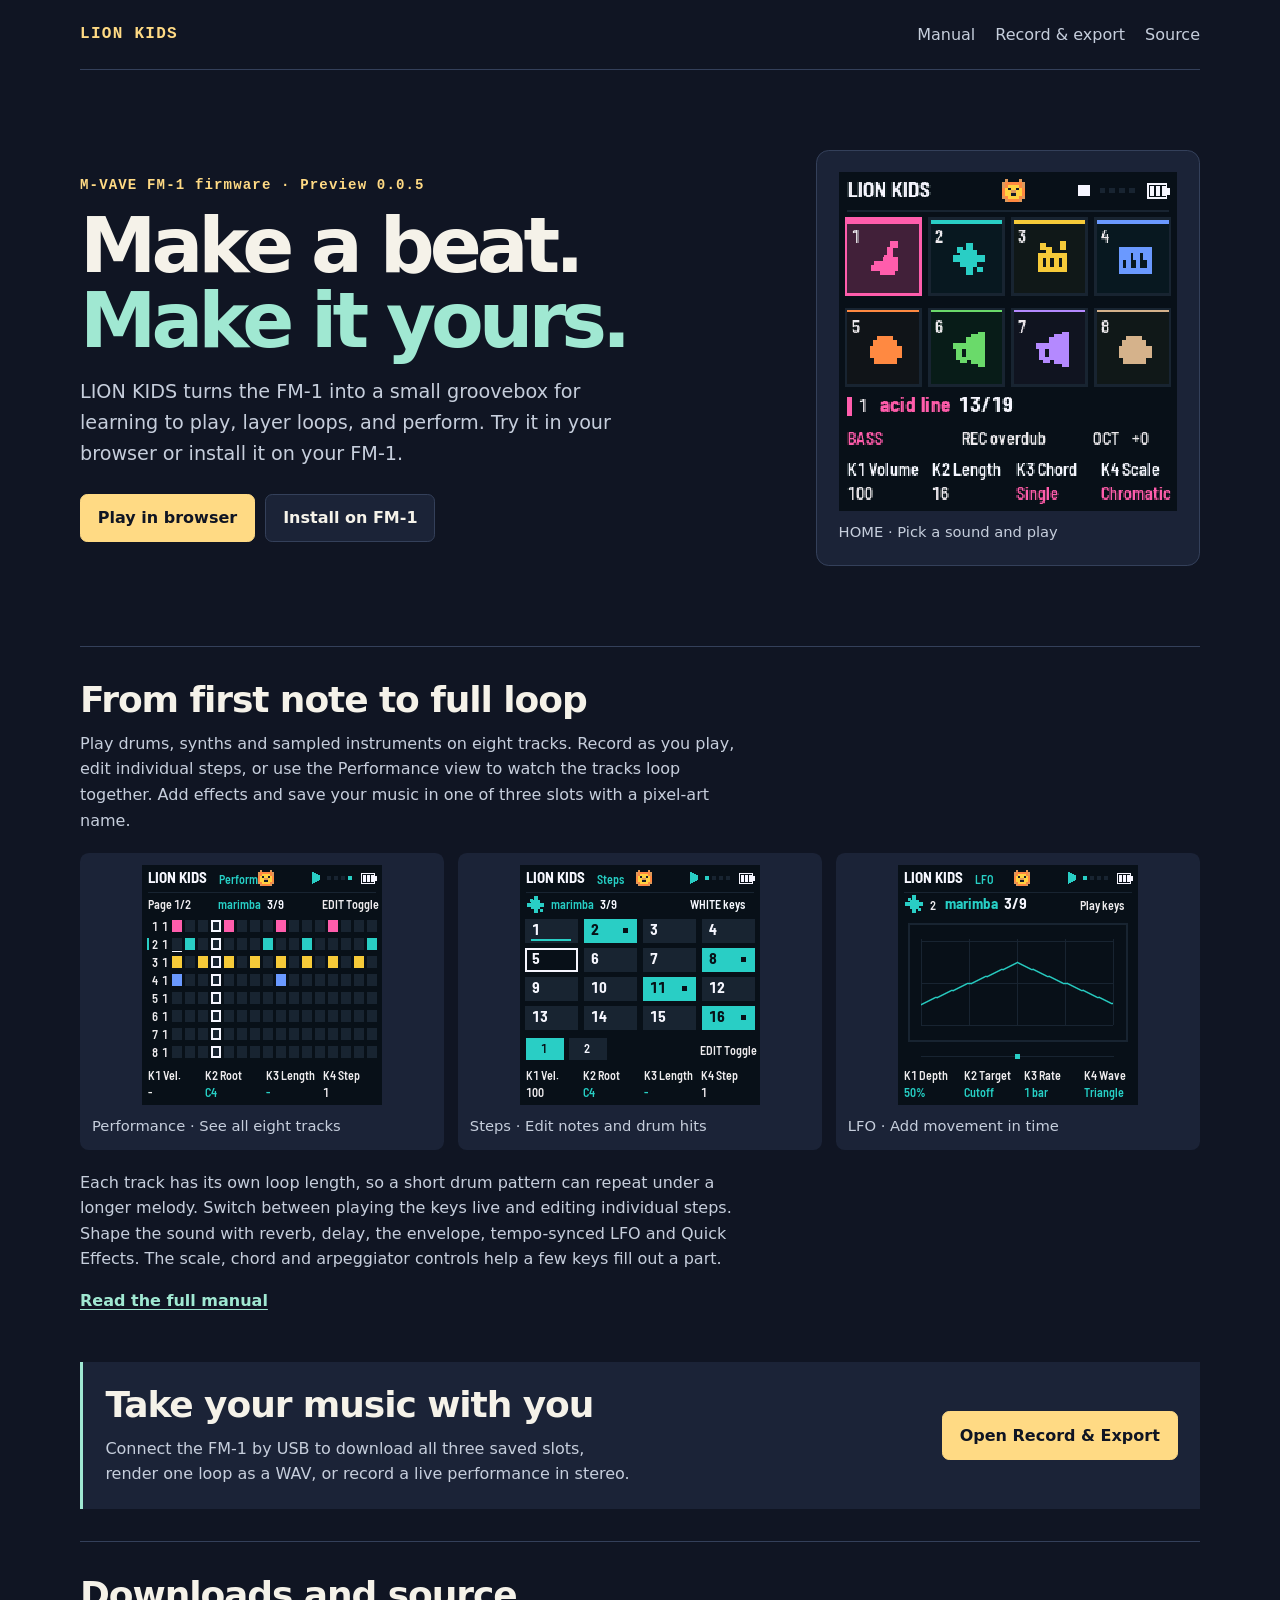
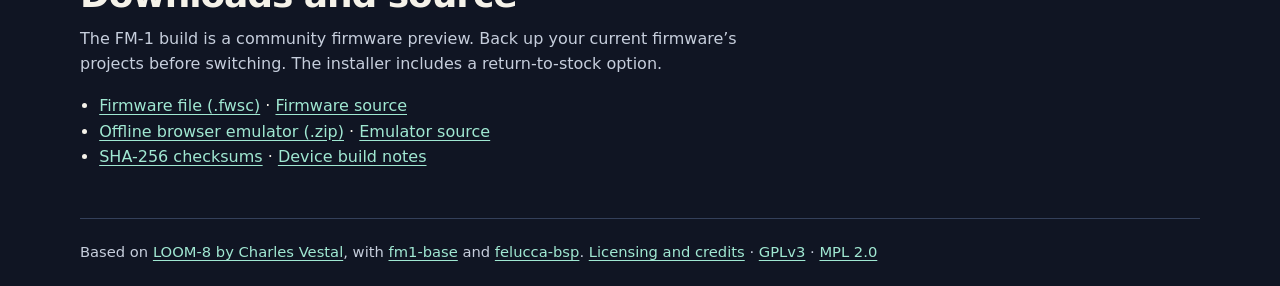
==== commit 877c30dd: "Publish LION KIDS preview 0.0.5 with battery status" ====
--- a/index.html
+++ b/index.html
@@ -16,7 +16,7 @@
   <main>
     <section class="hero" aria-labelledby="title">
       <div>
-        <p class="eyebrow">M‑VAVE FM‑1 firmware · Preview 0.0.4</p>
+        <p class="eyebrow">M‑VAVE FM‑1 firmware · Preview 0.0.5</p>
         <h1 id="title">Make a beat.<br><span>Make it yours.</span></h1>
         <p class="lede">LION KIDS turns the FM‑1 into a small groovebox for learning to play, layer loops, and perform. Try it in your browser or install it on your FM‑1.</p>
         <div class="actions"><a class="button primary" href="./emu/">Play in browser</a><a class="button secondary" href="./install/">Install on FM‑1</a></div>
